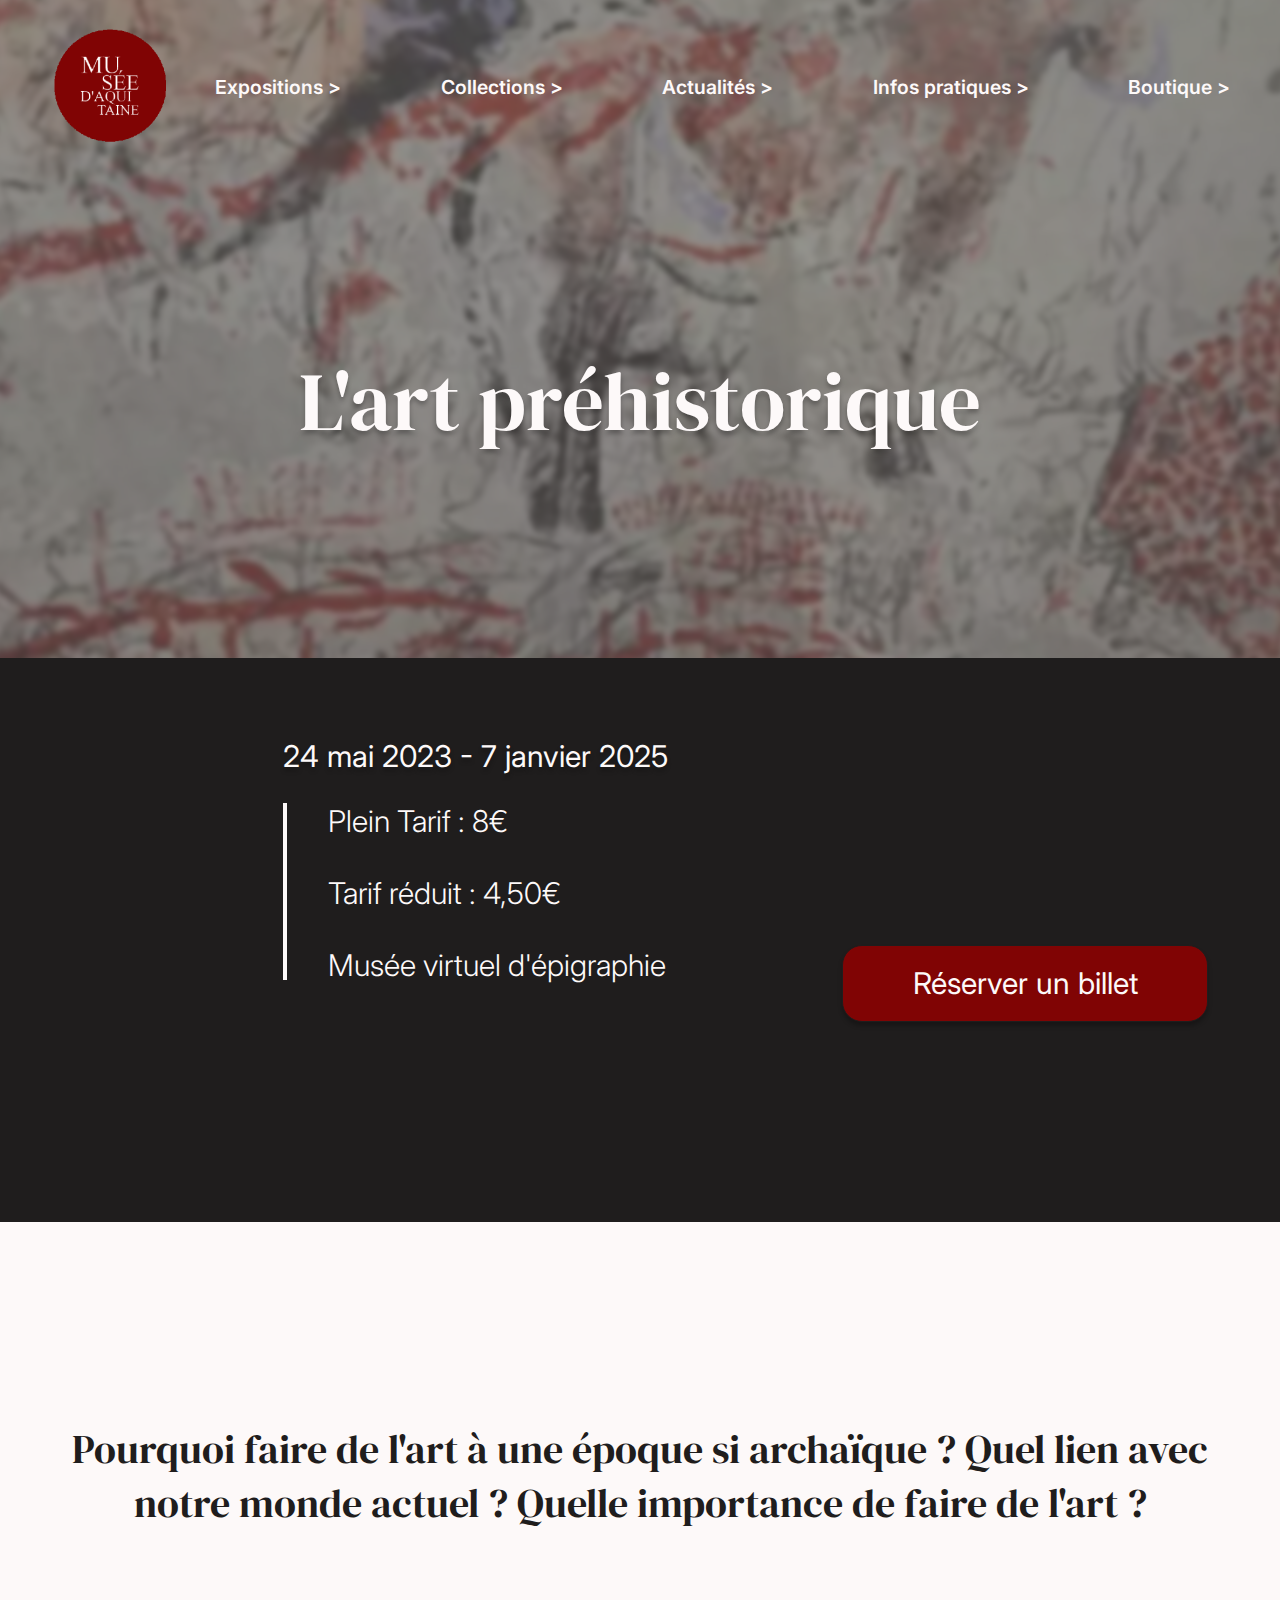
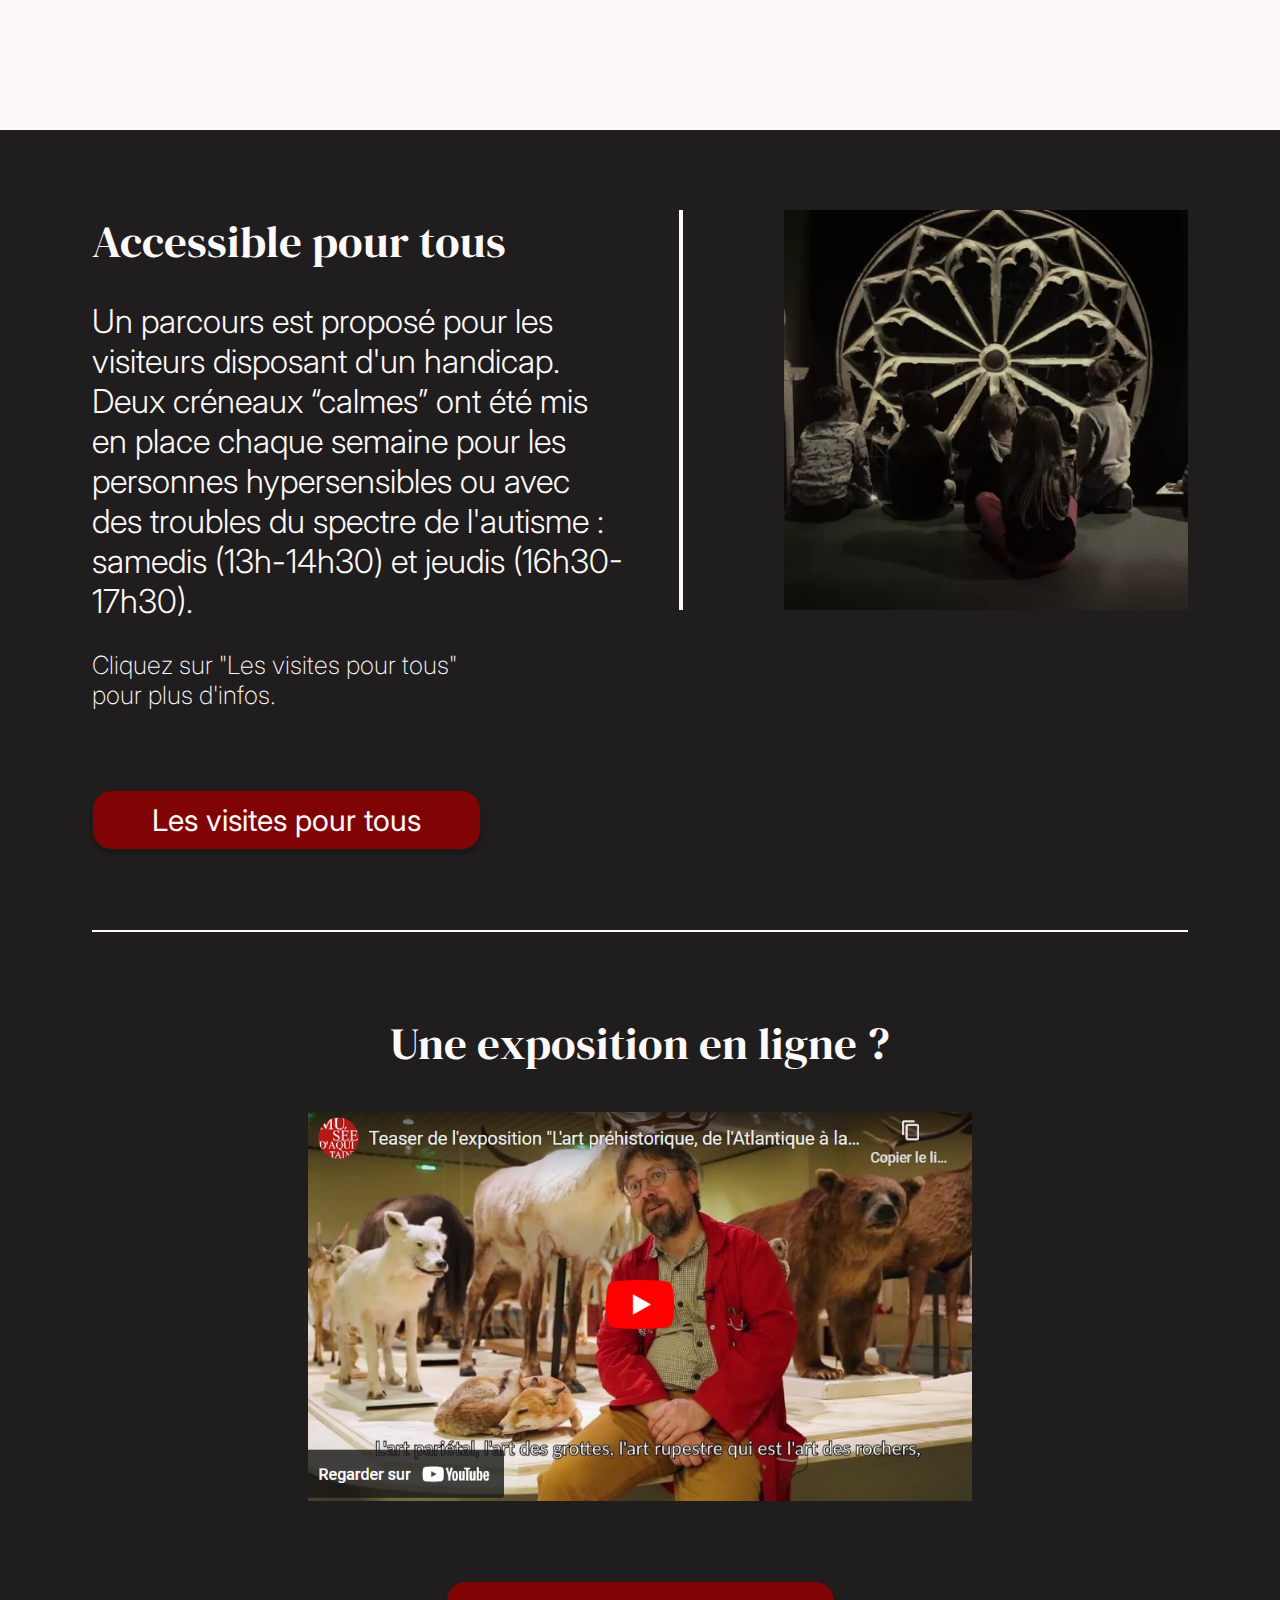
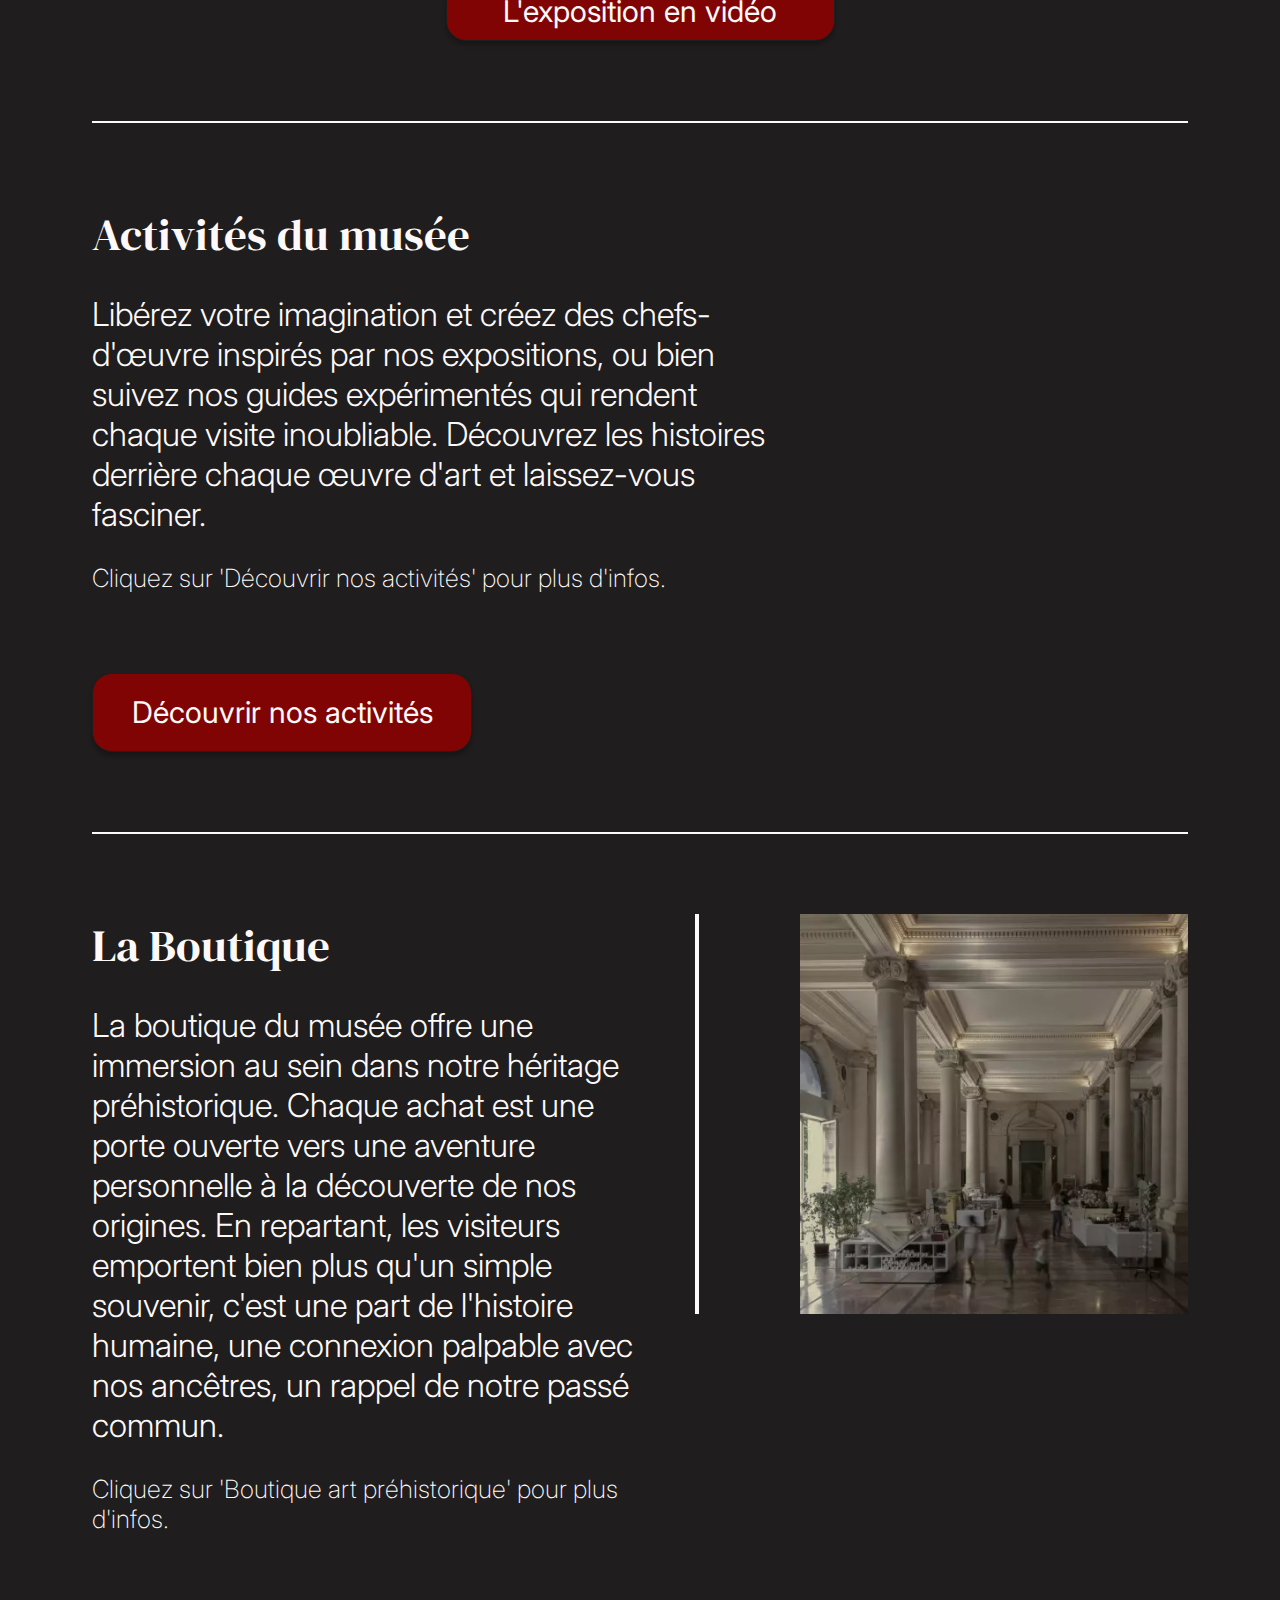
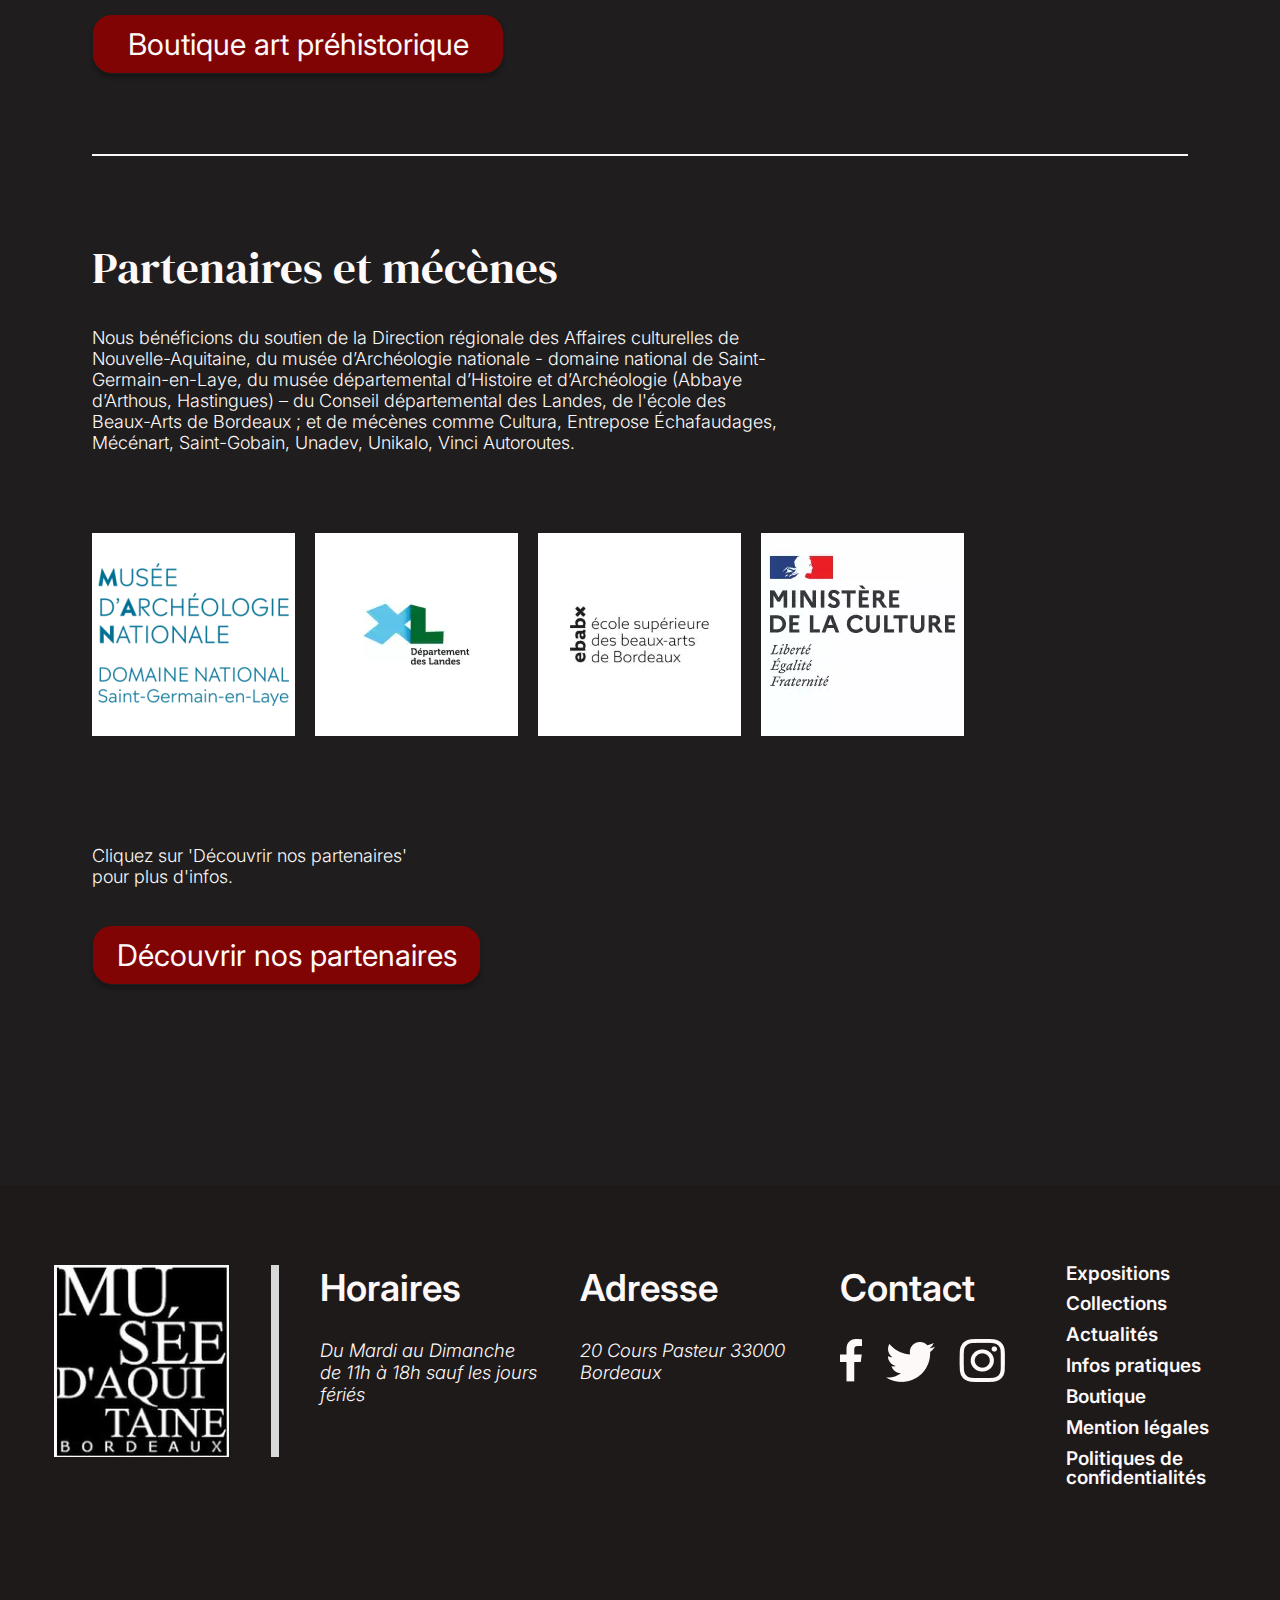
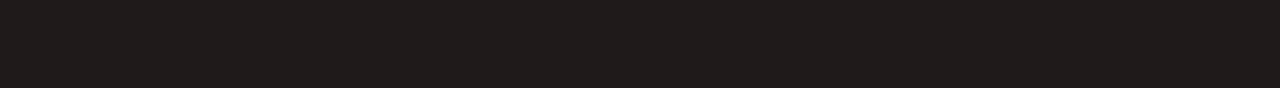
==== art-prehistorique.html @ ca0a0ff0 "BIG RESPONSIVE UPDATE, MISS FOOTER ONLY" ====
<!DOCTYPE html>
<html lang="fr">
<head>
    <meta charset="UTF-8">
    <meta name="viewport" content="width=device-width, initial-scale=1.0">
    <title>l'Art Préhistorique</title>
    <link rel="shortcut icon" href="./médias/logo-musee-aquitaine-header.webp">
    <link rel="stylesheet" href="./reset.css">
    <link rel="stylesheet" href="./art-prehistorique.css">
    <link rel="stylesheet" href="./media-queries.css">
</head>
<body> 
    <header>
        <a href="./index.html" class="logo-header">
            <img src="./médias/logo-musee-aquitaine-header.png" alt="logo musée d'Aquitaine">
        </a> 
        <nav class="navbar">
            <ul>
                <li class="link">
                    <a href="https://www.musee-aquitaine-bordeaux.fr/fr/article/bienvenue-dans-la-boutique" class="link-nav">Expositions <span>></span></a> 
                </li>
                <li class="link">
                    <a href="https://www.musee-aquitaine-bordeaux.fr/fr/histoire-du-musee-aquitaine" class="link-nav">Collections <span>></span></a>
                </li>
                <li class="link">
                    <a href="#" class="link-nav">Actualités <span>></span></a>
                </li>
                <li class="link">
                    <a href="#" class="link-nav">Infos pratiques <span>></span></a>
                </li>
                <li class="link">
                    <a href="https://www.musee-aquitaine-bordeaux.fr/fr/histoire-du-musee-aquitaine" class="link-nav" >Boutique <span>></span> </a>
                </li>
            </ul>
        </nav>
    </header>
    <main>
        <section class="hero">
            <div class="container">
                <h1>L'art préhistorique</h1>
            </div>
        </section>
        <section>
            <div class="info">
                <h2>24 mai 2023 - 7 janvier 2025</h2>
                <ul>
                    <li>
                        <p>Plein Tarif : 8€</p>
                    </li>
                    <li>
                        <p>Tarif réduit : 4,50€</p>
                    </li>
                    <li>
                        <p>Musée virtuel d'épigraphie</p>
                    </li>
                </ul>
                <a href="#"> 
                    <button>Réserver un billet</button>
                </a>
            </div>
        </section>
        <section class="quote">
            <h2>Pourquoi faire de l'art à une époque si archaïque ? Quel lien avec notre monde actuel ? Quelle importance de faire de l'art ? </h2>
        </section>


        <section class="art_prehistorique ">
            <div class="access container">
                <div class="access_info ">
                    <h2>Accessible pour tous</h2>
                    <p>Un parcours est proposé pour les visiteurs disposant d'un handicap. Deux créneaux “calmes” ont été mis en place chaque semaine pour les personnes hypersensibles ou avec des troubles du spectre de l'autisme : samedis (13h-14h30) et jeudis (16h30-17h30).</p>
                    <p class="meta">Cliquez sur "Les visites pour tous" <br> pour plus d'infos.</p>
                    <button >Les visites pour tous</button>
                </div>
                <img src="./médias/art préhistorique/img accessible page expo.webp" alt="rosace du musée d'aquitaine">
            </div>
        

            <div class="expo_online container player-iframe">
                <h2>Une exposition en ligne ?</h2>
                <img src="./médias/art préhistorique/image-vidéo-api-ytb.webp" class="imgvideo" alt="image lancement vidéo expo">
                <iframe width="560" height="315" data-src="https://www.youtube.com/embed/Ek4meLn4yL0?si=7dPKJOTauHaaseX-?autoplay=1" title="YouTube video player" frameborder="0" allow="autoplay" allowfullscreen></iframe>
                <button>L'exposition en vidéo</button>
            </div>
        

            <div class="activity container">
                <h2>Activités du musée</h2>
                <p>Libérez votre imagination et créez des chefs-d'œuvre inspirés par nos expositions, ou bien suivez nos guides expérimentés qui rendent chaque visite inoubliable. Découvrez les histoires derrière chaque œuvre d'art et laissez-vous fasciner.</p>
                <p class="meta">Cliquez sur 'Découvrir nos activités' pour plus d'infos.</p>
                <button>Découvrir nos activités</button>
            </div>
        

            <div class="shop container">
                <div class="shop_info">
                    <h2>La Boutique</h2>
                    <p>La boutique du musée offre une immersion au sein dans notre héritage préhistorique. Chaque achat est une porte ouverte vers une aventure personnelle à la découverte de nos origines. En repartant, les visiteurs emportent bien plus qu'un simple souvenir, c'est une part de l'histoire humaine, une connexion palpable avec nos ancêtres, un rappel de notre passé commun. </p>
                    <p class="meta">Cliquez sur 'Boutique art préhistorique' pour plus d'infos. </p>
                    <button >Boutique art préhistorique</button>
                </div>
                <img src="./médias/art préhistorique/image shop.webp" alt="boutique musée d'aquitaine">
            </div>
        
            <div class="partner container">
                <h2>Partenaires et mécènes</h2>
                <p>Nous bénéficions du soutien de la Direction régionale des Affaires culturelles de Nouvelle-Aquitaine, du musée d’Archéologie nationale - domaine national de Saint-Germain-en-Laye, du musée départemental d’Histoire et d’Archéologie (Abbaye d’Arthous, Hastingues) – du Conseil départemental des Landes, de l'école des Beaux-Arts de Bordeaux ; et de mécènes comme Cultura, Entrepose Échafaudages, Mécénart, Saint-Gobain, Unadev, Unikalo, Vinci Autoroutes. </p>
                <div class="partner_logo">
                    <img src="./médias/art préhistorique/logo musée archéologie nationale.webp" alt="logo du musée d'archéologie nationale">
                    <img src="./médias/art préhistorique/logo les landes.webp" alt="logo département des landes">
                    <img src="./médias/art préhistorique/logo ebabx.webp" alt="logo ebabx">
                    <img src="./médias/art préhistorique/logo ministère culture.webp" alt="logo ministère de la culture">
                </div>
                
                <p class="partner_meta">Cliquez sur 'Découvrir nos partenaires' <br> pour plus d'infos.</p>
                <button>Découvrir nos partenaires</button>
            </div>
        </section>
    </main>
    <footer>
        <a href="./index.html" class="logo-footer">
            <img src="./médias/logo musée d'aquitaine footer.webp"  alt="musée logo d'Aquitaine 2">
        </a>
        <article class="planning">
            <h3>Horaires</h3>
            <p>Du Mardi au Dimanche de 11h à 18h sauf les jours fériés</p>
        </article>
        <article class="adress">
            <h3>Adresse</h3>
            <p>20 Cours Pasteur 33000 Bordeaux</p>
        </article>
        <article class="contact">
            <h3>Contact</h3>
            <a href="https://www.facebook.com/musee.aquitaine/"><img src="./médias/facebook.png" class="logofb" alt="logo facebook"></a>
            <a href="https://twitter.com/MuseeAquitaine"><img src="./médias/Twitter.png" class="logotwitter" alt="logo twitter"></a>
            <a href="https://www.instagram.com/musee_aquitaine/"><img src="./médias/insta.png" class="logoinsta" alt="logo instagram"></a>
        </article>
        <nav>
            <a href="https://www.musee-aquitaine-bordeaux.fr/fr/article/bienvenue-dans-la-boutique">Expositions</a> 
            <a href="https://www.musee-aquitaine-bordeaux.fr/fr/histoire-du-musee-aquitaine">Collections</a> 
            <a href="#">Actualités</a> 
            <a href="#">Infos pratiques</a> 
            <a href="https://www.musee-aquitaine-bordeaux.fr/fr/histoire-du-musee-aquitaine">Boutique</a> 
            <a href="#">Mention légales</a> 
            <a href="#">Politiques de confidentialités</a>
        </nav>
    </footer>
    <script src="./scirpt.js"></script>
</body>
---- art-prehistorique.css ----
@import url('https://fonts.googleapis.com/css2?family=DM+Serif+Display&family=Inter:wght@200;300;400;600&display=swap');

/* blanc texte et fond : #FDF9F9 , fond noir : #1F1D1D, fond footer : #1F1A1A , rouge bdx : #800404*/


html{
    scroll-behavior: smooth;
}

body {
    background-color: #FDF9F9;
    color: #FDF9F9;
    font-family: 'Inter';
    overflow-x: hidden;
}
button {
    color: #FDF9F9;
    font-family: 'Inter';
    font-size: 30px;
    font-style: normal;
    font-weight: 400;
    line-height: normal;
    border-radius: 20px;
    border: 1px solid #1F1D1D;
    background: #800404;
    box-shadow: 0px 4px 4px 0px rgba(0, 0, 0, 0.25);
    cursor: pointer;
}
li {
    list-style: none;
}
a {
    color: #FDF9F9;
    text-decoration: none;
}

h2{
    font-family: DM Serif Display;
    font-size: 45px;
    font-style: normal;
    font-weight: 400;
    line-height: normal;
}

/* ************************ HEADER ************************************/

header {
    position: relative;
    margin-left: 4.2%;
    margin-top: 29px;
    display: flex;
    justify-content: space-between;
    align-items: center;
    z-index: 1;
}

.navbar {
    width: 100%;
}
.navbar ul {
    display: flex;
    justify-content: space-around;
}

.link-nav {
    color: #FDF9F9;
    font-size: calc(12px + 0.58vw);
    font-weight: 600;
    line-height: normal;
}

.link span {
    display: inline-block;
}

.link-nav:hover span {
    transform: rotate(90deg);
    transition: 0.3s ease-out;
}

/* *********************** HERO ****************************/
.hero {
    overflow: hidden;
}
.hero::before {
    position: absolute;
    display: block;
    content: "";
    top: -10px;
    left: -10px;
    width: calc(100% + 20px);
    height: calc(100% + 20px);
    z-index: -1;
    background: linear-gradient(0deg, rgba(0, 0, 0, 0.20) 0%, rgba(0, 0, 0, 0.20) 100%), url("./médias/art\ préhistorique/l\'art\ préhistorique\ bg\ header.webp"), lightgray 50%;
    filter: blur(2px);
    background-repeat: no-repeat;
    background-size: cover;
    background-position: center;
}

.container{
    max-width: 1440px;
    width: 100%;
    margin: 0 auto;
}

h1 {
    padding-top: 200px;
    padding-bottom: 200px;
    text-align: center;
    text-shadow: 0px 4px 4px rgba(0, 0, 0, 0.25);
    font-family: 'DM Serif Display', serif;
    font-size: calc(45px + 3vw);
    font-style: normal;
    font-weight: 400;
    line-height: normal;
}


/* ************************************ INFO************************************ */
.info {
    width: 100%;
    background-color: #1F1D1D;
    padding-bottom: 200px;
}

.info h2 {
    margin-left: 283px;
    text-shadow: 0px 4px 4px rgba(0, 0, 0, 0.25);
    font-family: Inter;
    font-size: 30px;
    font-style: normal;
    font-weight: 400;
    line-height: normal;
    padding-top: 80px;
    margin-bottom: 29px;
}

.info ul {
    margin-left: 283px;
    border-left: 4px solid #FDF9F9;
    height: 177px;
}
.info p {
    margin-bottom: 36px;
    padding-left: 41px;
    font-family: Inter;
    font-size: 30px;
    font-style: normal;
    font-weight: 300;
    line-height: normal;
}

.info button {
    width: 366px;
    height: 77px;
    padding: 11px 10px;
    gap: 10px;
    margin: -82px 0 0 842px;
}

/* *********************** Quote ************************************ */

.quote {
    width: 1216px;
    margin: 0 auto;
    padding: 200px 0 ;
}
.quote h2 {
    color: #1F1D1D;
    text-align: center;
    font-family: DM Serif Display;
    font-size: 40px;
    font-style: normal;
    font-weight: 400;
    line-height: normal;
}

/* **************************ART PREHISTORIQUE*************************** */

.art_prehistorique {
    background-color: #1F1D1D;
}
.art_prehistorique p {
    font-family: Inter;
    font-size: 33px;
    font-style: normal;
    font-weight: 300;
    line-height: normal;
    padding-top: 29px;
    max-width: 697px;
}

.meta {
    font-size: 25px !important;   
    font-weight: 200 !important;
    padding-bottom: 80px !important;
}

/* *********************** ACCESS ************************************ */
.access {
    max-width: 1096px ;
    padding-top: 80px;
    display: flex;
    border-bottom: 2px solid #FDF9F9;
    justify-content: space-between;
}

.access_info {
    width: 50%;
}

.access button {
    width: 389px;
    padding: 11px 10px;
    gap: 10;
    margin-bottom: 80px;
}

.access img {
    flex: 1;
    height: 400px;
    margin-left: 54px;
    padding-left: 101px;
    border-left: 4px solid #FDF9F9;
}


/* ***********************EXPO ONLINE********************* */
.expo_online {
    max-width: 1096px ;
    display: flex;
    align-items: center;
    flex-direction: column;
    border-bottom: 2px solid #FDF9F9;
}
.expo_online h2 {
    margin-top: 80px;
    margin-bottom: 38px;
    display: inline-block;
}
.expo_online img {
    width: 664px;
    height: 389px;
    margin-bottom: 80px;
    background: #241010;
}
.expo_online iframe {
    display: none;
    width: 664px;
    height: 389px;
    margin-bottom: 80px;
    background: #241010;
}

.expo_online button {
    width: 389px;
    height: 60px;
    padding: 11px 10px;
    margin-bottom: 80px;
    gap: 10px;
}

/* *****************ACTIVITY********************* */

.activity {
    max-width: 1096px ;
    padding-top: 80px;
    border-bottom: 2px solid #FDF9F9;
}

.activity button {
    padding: 11px 10px;
    gap: 10;
    margin-bottom: 80px;
    width: 380px;
    height: 79px;
}


/* ******************SHOP********************** */

.shop {
    max-width: 1096px ;
    padding-top: 80px;
    display: flex;
    border-bottom: 2px solid #FDF9F9;
    justify-content: space-between;
}

.shop button {
    width: 412px;
    height: 60px;
    padding: 11px 10px;
    gap: 10px;
    margin-bottom: 80px;
}

.shop img {
    flex: 1;
    height: 400px;
    margin-left: 54px;
    padding-left: 101px;
    border-left: 4px solid #FDF9F9;
}

/* ******************PARTNER********************** */

.partner {
    max-width: 1096px ;
    padding-top: 80px;
}

.partner p {
    font-family: Inter;
    font-size: 18px;
    font-style: normal;
    font-weight: 300;
    line-height: normal;
}

.partner_logo {
    display: flex;
    gap: 20px;
    margin: 80px 0 ;
}

.partner_meta {
    padding-bottom: 38px;
}   
.partner button {
    width: 389px;
    height: 60px;
    padding: 11px 10px;
    margin-bottom: 200px;
    gap: 10px;
}


/* *******************************************FOOTER************************************* */
footer {
    display: flex;
    background-color: #1F1A1A;
    color: #FDF9F9;
    padding-top: 80px;
    padding-bottom: 200px;
    justify-content: space-between;
    font-family: 'Inter', sans-serif;
}

.logo-footer {
    margin-left: 4.2%;
    max-height: 192px;
    border-right: 8px solid #D9D9D9;
    padding-right: 3.33%;
}

footer h3{   
    font-size: calc(14px + 1.8vw);
    font-style: normal;
    font-weight: 600;
    line-height: normal;
}

footer p {
    max-width: 219px;
    margin-top: 29px;
    font-size: calc(9.5px + 0.7vw);
    font-style: italic;
    font-weight: 300;
    line-height: normal;
}

.contact img {
    margin-top: 29px;
    margin-right: 20px;
}

.logo-fb {
    max-width: 22px;
    height: 42.3px;
}

.logo-twitter{
    max-width: 49px;
    height: 39.9px;
}

.logo-insta{
    width: 45.2px;
    height: 43px;
}

footer a {
    color: #FDF9F9;
}

footer nav {
    display: flex;
    flex-direction: column;
    margin-right: 4.2%;
    row-gap: 12px;
    font-size: calc(10px + 0.7vw);
    font-weight: 600;
    max-width: 160px;
}
---- media-queries.css ----
/* *************************************MEDIA QUERIES********************************************* */

@media screen and (min-width: 1700px) {
    button {
        font-size: 32px;
    }
    h1 {
        font-size: 98px ;
    }
    .exposition h2 {
        font-size: 78px ;
    }
    .exposition a {
        font-size: 38px;
    }
    .collection h2 {
        font-size: 78px ;
    }
    .head-collection {
        font-size: 38px;
    }
    .meta {
        font-size:24px ;
    }
    footer h3 {
        font-size: 44.5px;
    }
    footer p {
        font-size: 22px;
    }
    footer nav {
        font-size: 22px;
    }
}

@media screen and (max-width: 995px) {
    .button-expo {
        height: 65px;
        width: 400px;
    }
    footer{
        padding: 80px 4.2% 80px;
        display: grid;
        grid-template-columns: 30% 30% 30%;
        grid-template-rows: 1fr 1fr;
        grid-template-areas: 
        "lo ho ad"
        "vi co na"; 
    }
    .logo-footer{
        grid-area: lo;
        transform: translateY(50%);
    }
    .planning {
        transform: translateY(25%);
        grid-area: ho;
    }
    .adress {
        transform: translateY(25%);
        grid-area: ad;
    }
    .contact{
        grid-area: co;

    }
    footer p{
        max-width: unset;
    }
    footer nav{
        grid-area: na;
    }
    .contact img {
        width: 17%;
        height: 17%;
    }
}

@media screen and (max-width: 860px) {
    header {
        flex-direction: column-reverse;
        height: 243px;
        align-items: start;
        margin: 29px auto 0;
        width: 96%;
    }
    .navbar ul {
        text-decoration: underline #FDF9F9;
        flex-wrap: wrap;
        column-gap: 16px;
        row-gap: 16px;
    }
    .navbar span {
        display: none;
    }
    h1 {
        line-height: normal;
        padding-top: 29px;
    }
    .button-expo {
        width: 380px;
    }
}
@media screen and (max-width: 700px) {
    .exposition {
        width: 100%;
        margin: 0 auto 80px;
    }
    .exposition h2 {
        padding-bottom: 80px;
        margin-bottom: 0;
    }

    .exposition img {
        display: none;
    }
    .list-expo {
        width: 100%;
    }
    .list-expo ul{
        width: 100%;
    }
    .exposition p {
        margin-left: 5%;
    }
    .button-expo {
        background-color: #1F1A1A;
        width: 100vw;
        text-align: center;
        padding: 40px 0;
        margin: 0;
    }
    .exposition button {
        width: 80%;
    }
    .collections1, .collections2 {
        width: 100%;
        flex-direction: column;
        row-gap: 80px;
    }
    .collection article {
        width: 100%;
        height: 552px;
    }
    .collection article a {
        align-items: center;
        row-gap: 29px;
    }
    .info-collection {
        font-weight: 400;
        border: unset;
        height: 28%;
        flex-direction: column;
        width: 100vw;
    }
    .head-collection {
        width: 100%;
        font-family: 'Dm Serif Display';
        margin-left: -29px;
        justify-content: space-around;
    }
    .meta {
        font-size: 18px;
    }
    .collection img {
        width: 100vw;
        height: unset;
        scale: unset;
    }
    .button-collec {
        width: 55vw;
        height: 72px;
    }
}

@media screen and (max-width: 600px){
    .hero {
        margin-bottom: 120px;
    }
    .hero a {
        width: 280px;
    }
}
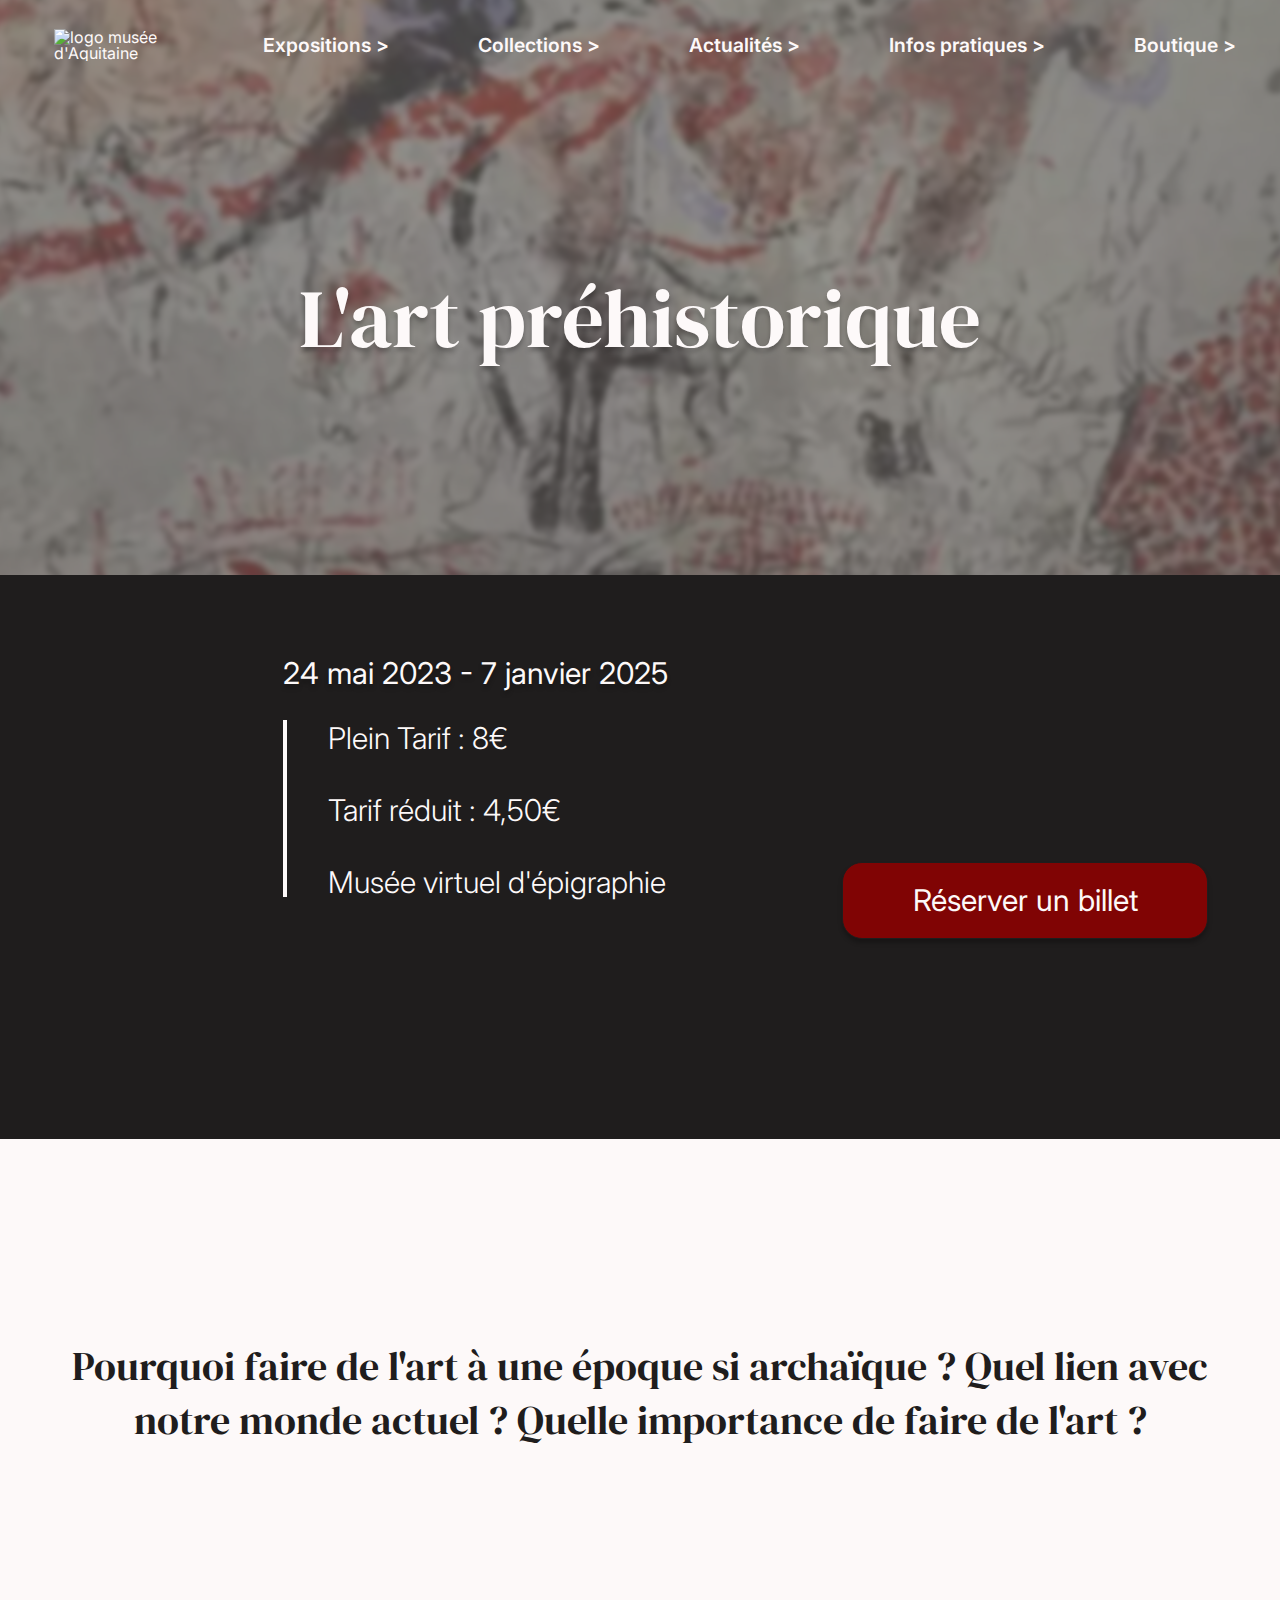
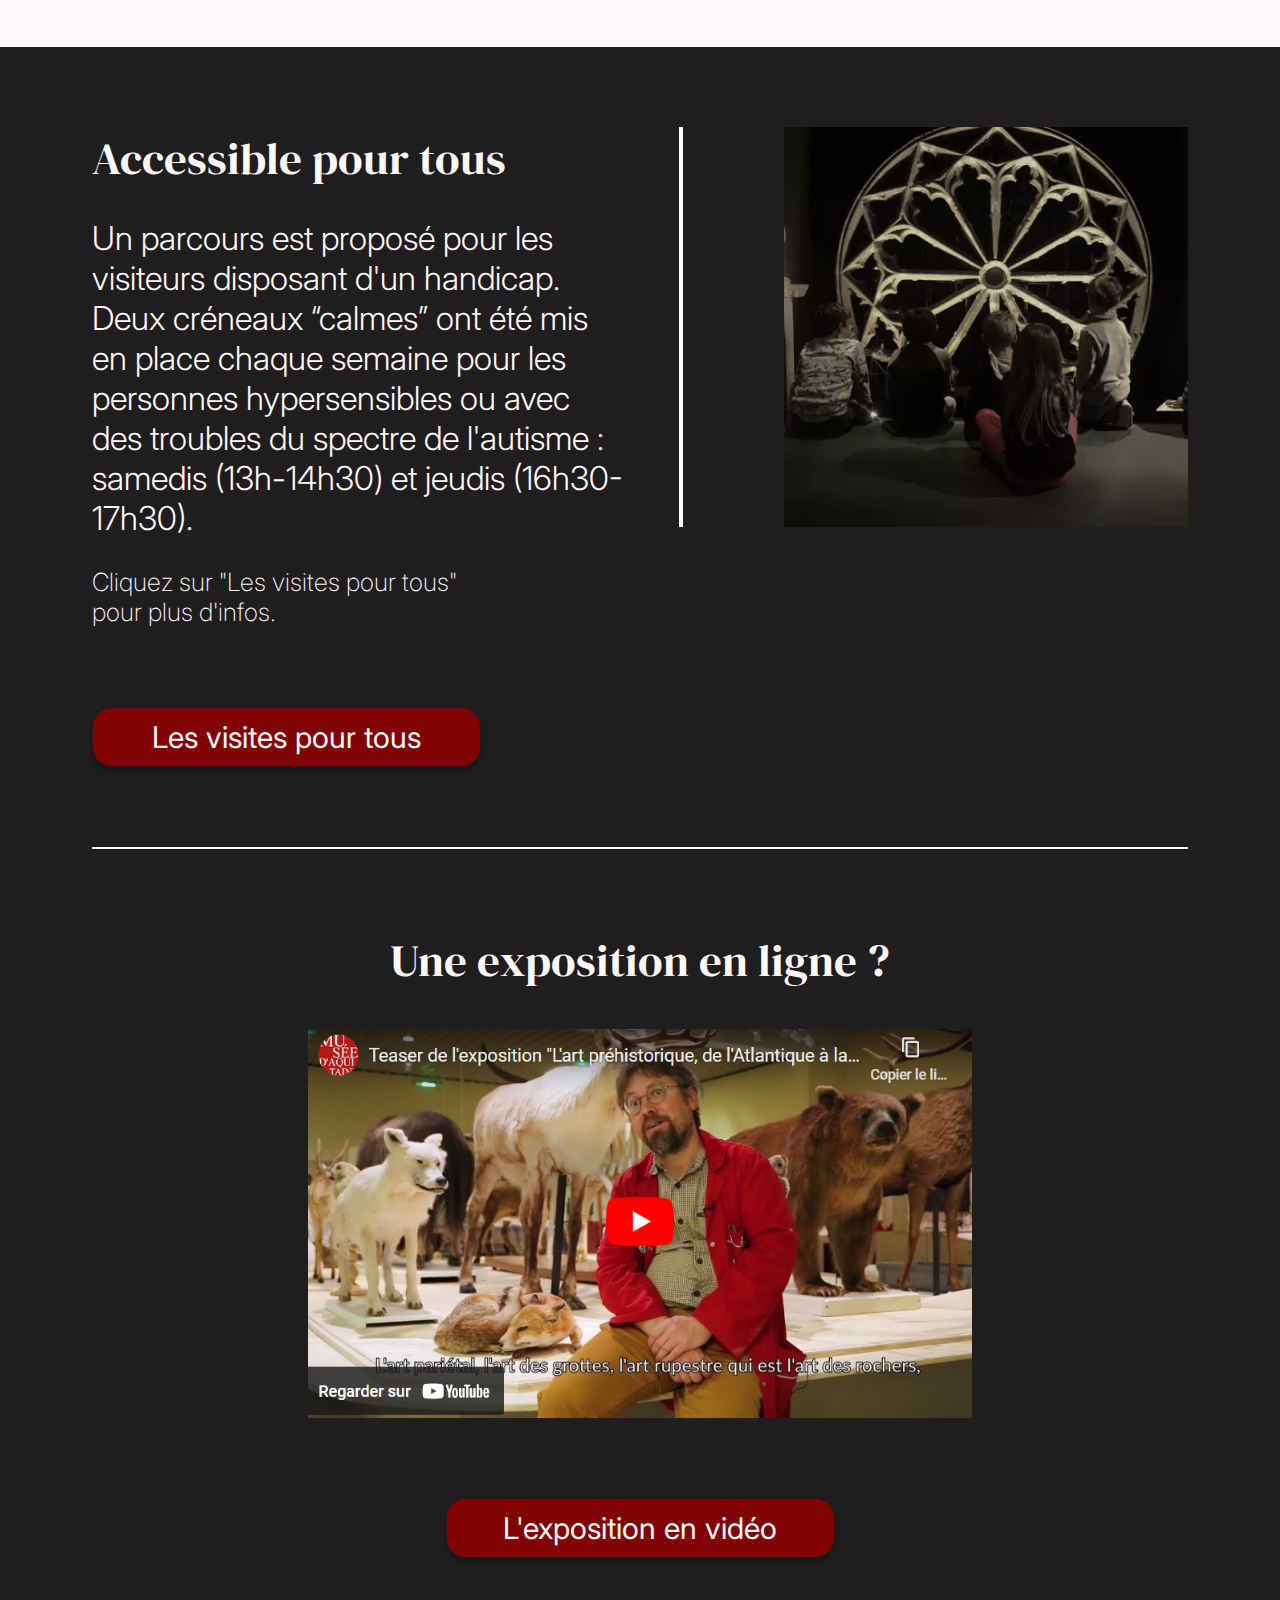
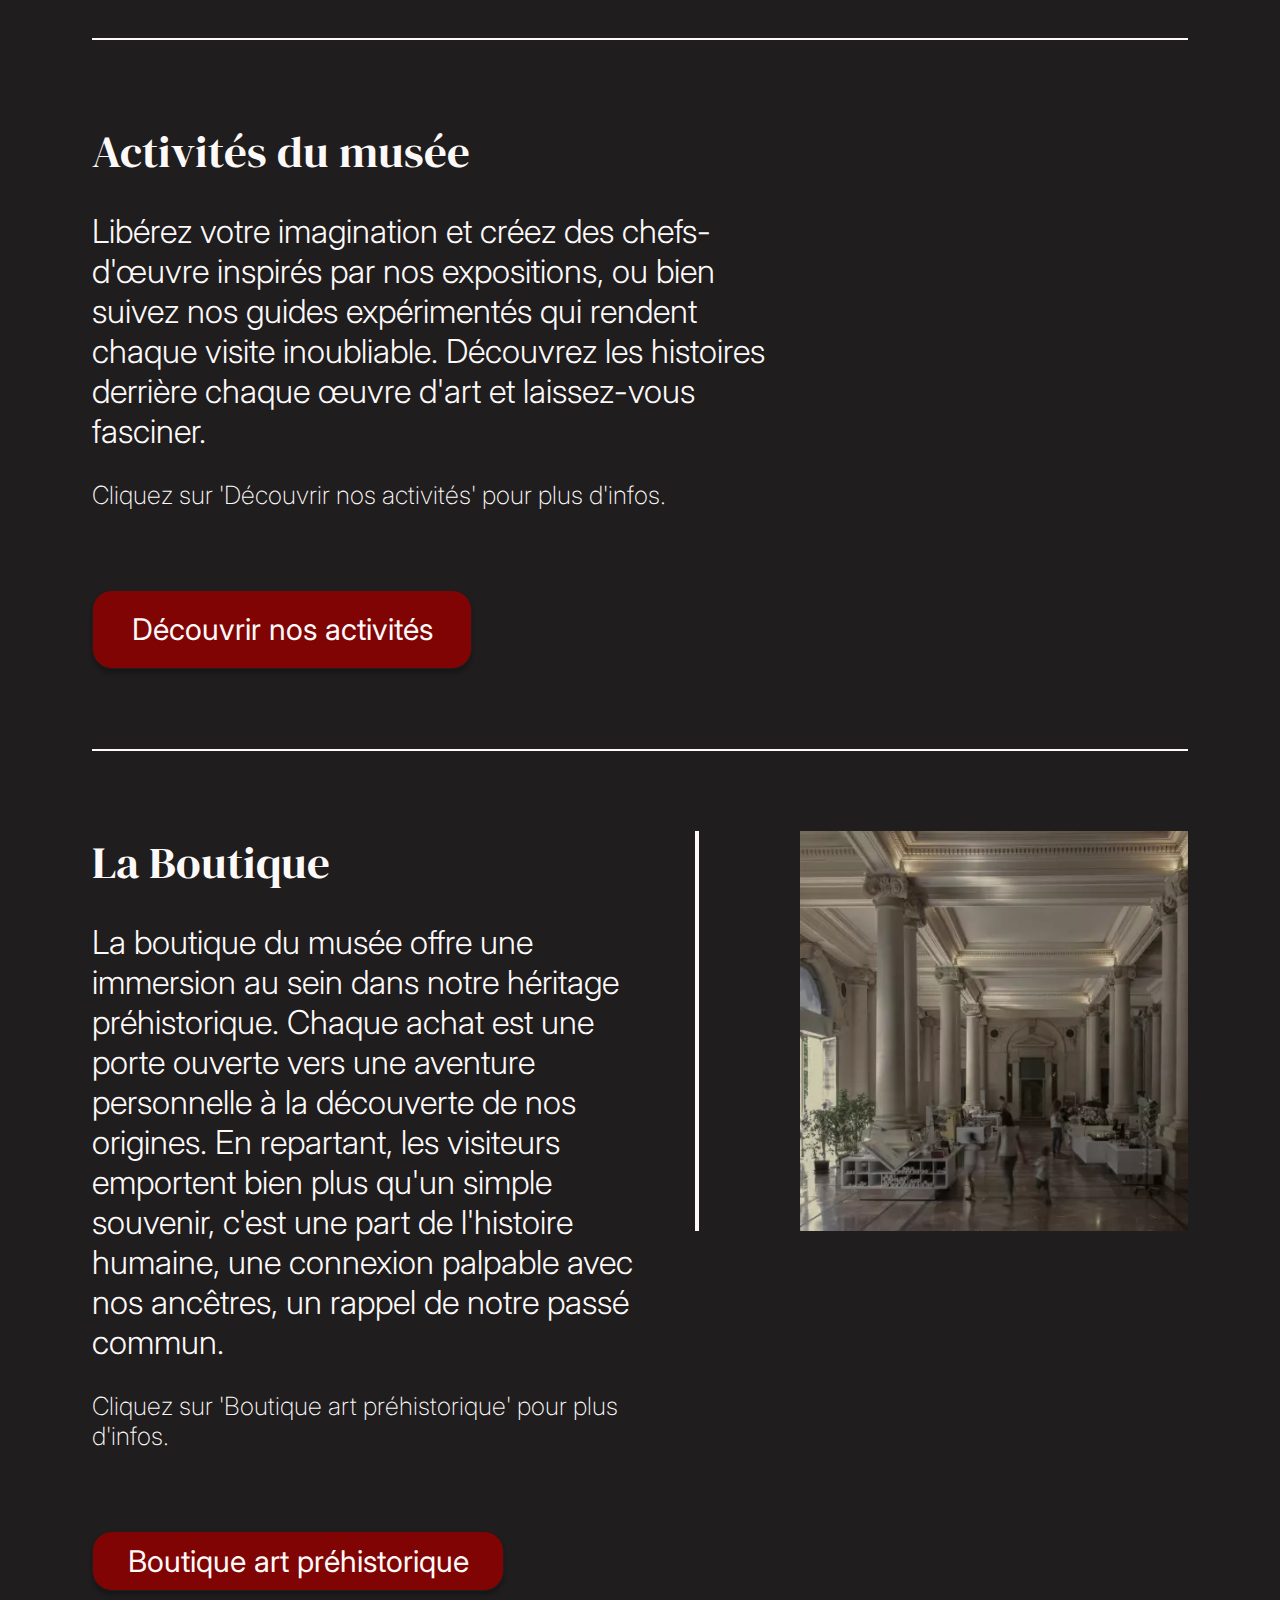
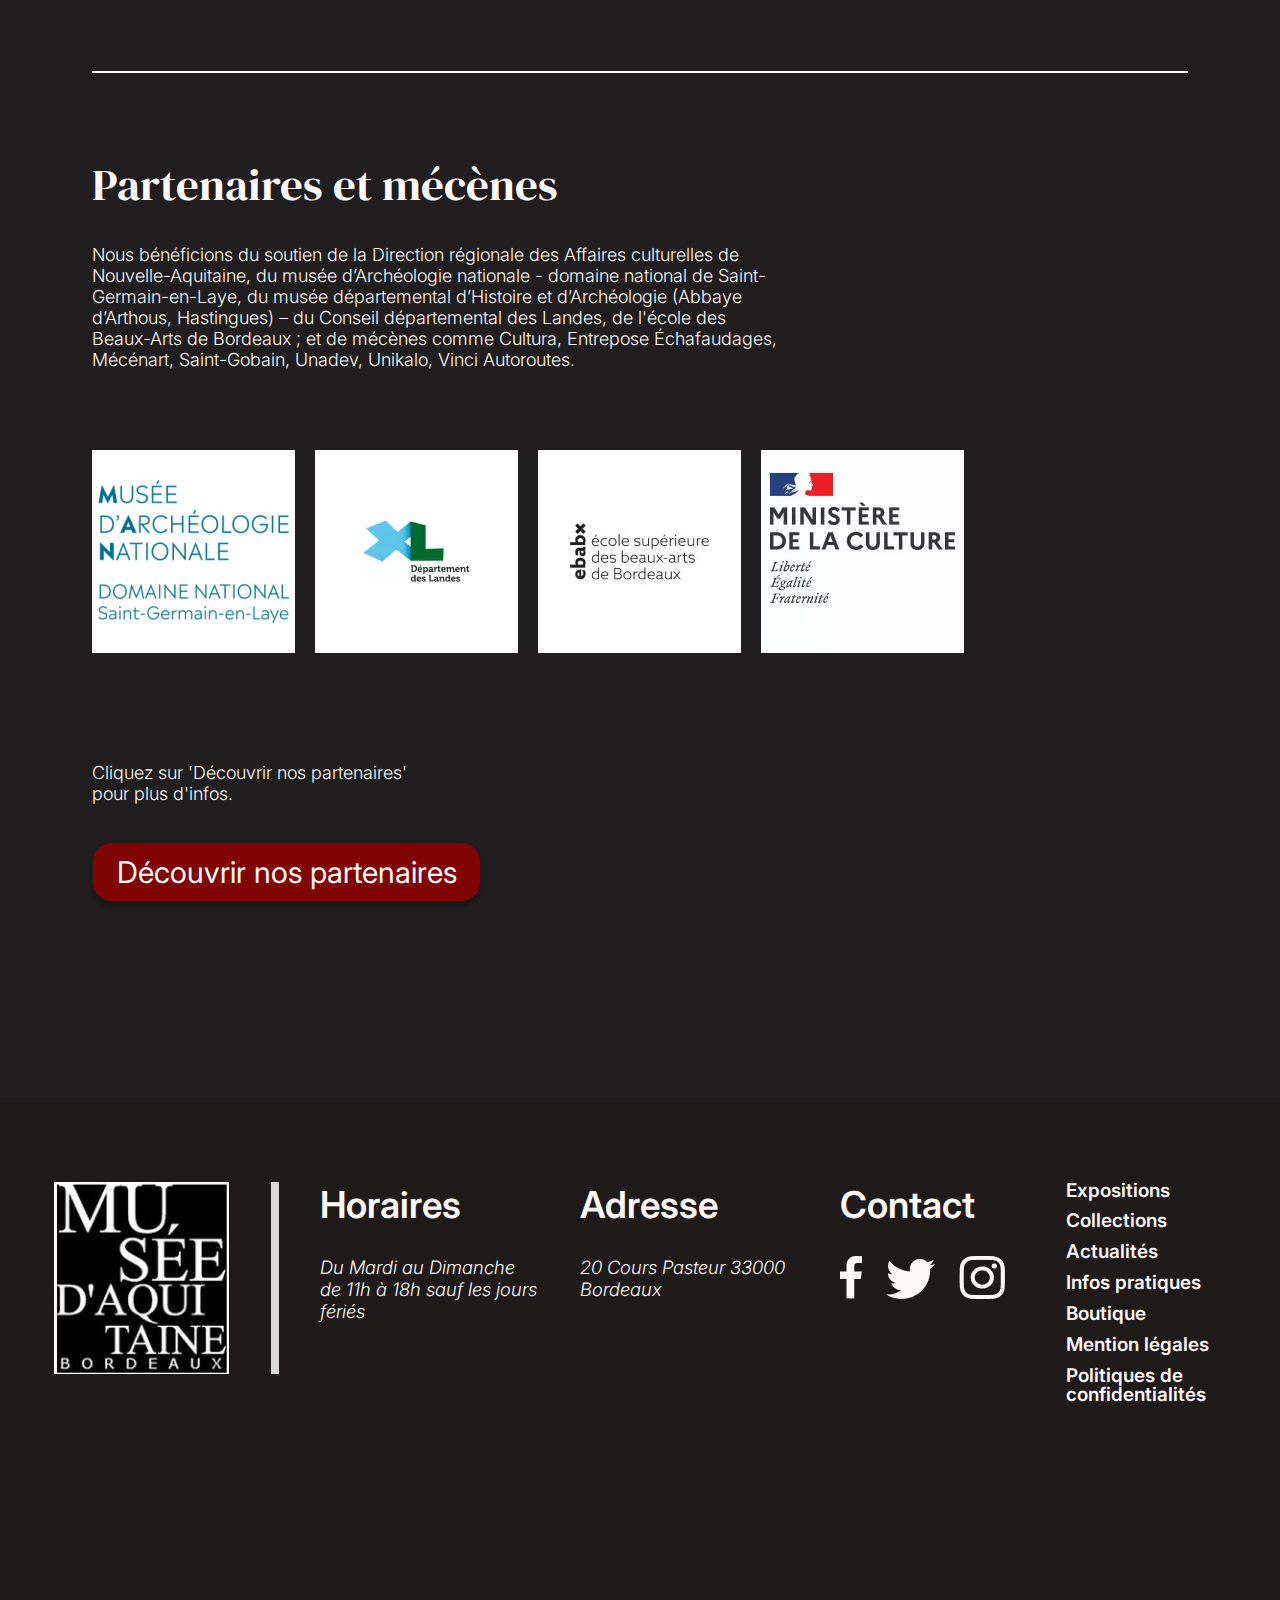
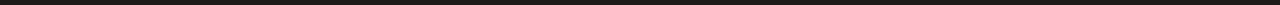
==== commit 007b3832: "RESPONSIVE IMG SRC" ====
--- a/art-prehistorique.html
+++ b/art-prehistorique.html
@@ -145,5 +145,5 @@
             <a href="#">Politiques de confidentialités</a>
         </nav>
     </footer>
-    <script src="./scirpt.js"></script>
+    <script src="./assets/js/art-prehistorique.js"></script>
 </body>--- a/media-queries.css
+++ b/media-queries.css
@@ -1,182 +1,290 @@
 /* *************************************MEDIA QUERIES********************************************* */
 
-@media screen and (min-width: 1700px) {
-    button {
-        font-size: 32px;
-    }
-    h1 {
-        font-size: 98px ;
-    }
-    .exposition h2 {
-        font-size: 78px ;
-    }
-    .exposition a {
-        font-size: 38px;
-    }
-    .collection h2 {
-        font-size: 78px ;
-    }
-    .head-collection {
-        font-size: 38px;
-    }
-    .meta {
-        font-size:24px ;
-    }
-    footer h3 {
-        font-size: 44.5px;
-    }
-    footer p {
-        font-size: 22px;
-    }
-    footer nav {
-        font-size: 22px;
-    }
+@media screen and (min-width: 1800px) {
+  button {
+    font-size: 32px;
+  }
+  h1 {
+    font-size: 98px;
+  }
+  .exposition h2 {
+    font-size: 78px;
+  }
+  .exposition a {
+    font-size: 38px;
+  }
+  .collection h2 {
+    font-size: 78px;
+  }
+  .head-collection {
+    font-size: 38px;
+  }
+  .meta {
+    font-size: 24px;
+  }
+  footer h3 {
+    font-size: 44.5px;
+  }
+  footer p {
+    font-size: 22px;
+  }
+  footer nav {
+    font-size: 22px;
+  }
+}
+
+@media screen and (max-width: 1200px) {
+  footer article {
+    max-width: 220px;
+  }
 }
 
 @media screen and (max-width: 995px) {
-    .button-expo {
-        height: 65px;
-        width: 400px;
-    }
-    footer{
-        padding: 80px 4.2% 80px;
-        display: grid;
-        grid-template-columns: 30% 30% 30%;
-        grid-template-rows: 1fr 1fr;
-        grid-template-areas: 
-        "lo ho ad"
-        "vi co na"; 
-    }
-    .logo-footer{
-        grid-area: lo;
-        transform: translateY(50%);
-    }
-    .planning {
-        transform: translateY(25%);
-        grid-area: ho;
-    }
-    .adress {
-        transform: translateY(25%);
-        grid-area: ad;
-    }
-    .contact{
-        grid-area: co;
-
-    }
-    footer p{
-        max-width: unset;
-    }
-    footer nav{
-        grid-area: na;
-    }
-    .contact img {
-        width: 17%;
-        height: 17%;
-    }
+  .button-expo {
+    height: 65px;
+    width: 400px;
+  }
+  footer {
+    column-gap: unset;
+    padding: 80px 2.1% 80px;
+    display: grid;
+    grid-template-columns: 30% 1fr 1fr;
+    grid-template-rows: 1fr 1fr;
+    grid-template-areas:
+      "lo ho ad"
+      "vi co na";
+  }
+
+  .logo-footer {
+    grid-area: lo;
+    transform: translateY(50%);
+    height: 156px;
+    width: 142px;
+    padding-right: 14px;
+    border-right: 4px solid #d9d9d9;
+  }
+
+  .logo-footer img {
+    width: 142px;
+    height: 156px;
+  }
+  footer article {
+    max-width: 180px;
+  }
+  .planning {
+    transform: translateY(25%);
+    grid-area: ho;
+  }
+  .adress {
+    transform: translateY(25%);
+    grid-area: ad;
+  }
+  .contact {
+    grid-area: co;
+  }
+
+  footer nav {
+    grid-area: na;
+  }
+  .contact a {
+    scale: 0.8;
+  }
 }
 
 @media screen and (max-width: 860px) {
-    header {
-        flex-direction: column-reverse;
-        height: 243px;
-        align-items: start;
-        margin: 29px auto 0;
-        width: 96%;
-    }
-    .navbar ul {
-        text-decoration: underline #FDF9F9;
-        flex-wrap: wrap;
-        column-gap: 16px;
-        row-gap: 16px;
-    }
-    .navbar span {
-        display: none;
-    }
-    h1 {
-        line-height: normal;
-        padding-top: 29px;
-    }
-    .button-expo {
-        width: 380px;
-    }
+  header {
+    flex-direction: column-reverse;
+    height: 243px;
+    align-items: start;
+    margin: 29px auto 0;
+    width: 96%;
+  }
+  .navbar ul {
+    text-decoration: underline #fdf9f9;
+    flex-wrap: wrap;
+    column-gap: 16px;
+    row-gap: 16px;
+  }
+  .navbar span {
+    display: none;
+  }
+  h1 {
+    line-height: normal;
+    padding-top: 29px;
+  }
+  .button-expo {
+    width: 380px;
+  }
 }
 @media screen and (max-width: 700px) {
-    .exposition {
-        width: 100%;
-        margin: 0 auto 80px;
-    }
-    .exposition h2 {
-        padding-bottom: 80px;
-        margin-bottom: 0;
-    }
-
-    .exposition img {
-        display: none;
-    }
-    .list-expo {
-        width: 100%;
-    }
-    .list-expo ul{
-        width: 100%;
-    }
-    .exposition p {
-        margin-left: 5%;
-    }
-    .button-expo {
-        background-color: #1F1A1A;
-        width: 100vw;
-        text-align: center;
-        padding: 40px 0;
-        margin: 0;
-    }
-    .exposition button {
-        width: 80%;
-    }
-    .collections1, .collections2 {
-        width: 100%;
-        flex-direction: column;
-        row-gap: 80px;
-    }
-    .collection article {
-        width: 100%;
-        height: 552px;
-    }
-    .collection article a {
-        align-items: center;
-        row-gap: 29px;
-    }
-    .info-collection {
-        font-weight: 400;
-        border: unset;
-        height: 28%;
-        flex-direction: column;
-        width: 100vw;
-    }
-    .head-collection {
-        width: 100%;
-        font-family: 'Dm Serif Display';
-        margin-left: -29px;
-        justify-content: space-around;
-    }
-    .meta {
-        font-size: 18px;
-    }
-    .collection img {
-        width: 100vw;
-        height: unset;
-        scale: unset;
-    }
-    .button-collec {
-        width: 55vw;
-        height: 72px;
-    }
-}
-
-@media screen and (max-width: 600px){
-    .hero {
-        margin-bottom: 120px;
-    }
-    .hero a {
-        width: 280px;
-    }
-}+  .exposition {
+    width: 100%;
+    margin: 0 auto 80px;
+  }
+
+  .exposition h2 {
+    padding-bottom: 80px;
+    margin-bottom: 0;
+  }
+
+  .img-expo {
+    display: none;
+  }
+
+  .list-expo {
+    width: 100%;
+  }
+
+  .list-expo ul {
+    width: 100%;
+  }
+
+  .exposition p {
+    margin-left: 5%;
+  }
+
+  .button-expo {
+    background-color: #1f1a1a;
+    width: 100%;
+    text-align: center;
+    padding: 40px 0;
+    margin: 0;
+  }
+
+  .exposition button {
+    width: 80%;
+  }
+
+  .collections1,
+  .collections2 {
+    width: 100%;
+    flex-direction: column;
+    row-gap: 80px;
+  }
+
+  .collection article {
+    width: 100%;
+    height: 552px;
+  }
+
+  .collection article a {
+    align-items: center;
+    row-gap: 29px;
+  }
+
+  .info-collection {
+    font-weight: 400;
+    border: unset;
+    height: 28%;
+    flex-direction: column;
+    width: 100vw;
+  }
+
+  .head-collection {
+    width: 96%;
+    font-family: "Dm Serif Display";
+    margin-left: -29px;
+    justify-content: space-evenly;
+  }
+
+  .meta {
+    font-size: 18px;
+  }
+
+  .collection img {
+    width: 100%;
+    scale: unset;
+  }
+
+  .button-collec {
+    width: 55vw;
+    height: 72px;
+  }
+}
+
+@media screen and (max-width: 600px) {
+  .hero {
+    margin-bottom: 120px;
+  }
+  .hero a {
+    width: 220px;
+    height: 48px;
+  }
+
+  .button-expo {
+    height: 54px;
+  }
+
+  .collection article {
+    height: 440px;
+  }
+
+  .info-collection {
+    height: 38%;
+  }
+
+  .button-collec {
+    width: 72vw;
+    height: 56px;
+  }
+
+  footer {
+    padding: 29px 2.1%;
+    grid-template-columns: 28% 0.9fr 0.9fr;
+  }
+
+  .logo-footer {
+    width: 82px;
+    height: 90px;
+    border-right: 2px solid #d9d9d9;
+    transform: translateY(120%);
+  }
+
+  .logo-footer img {
+    width: 82px;
+    height: 90px;
+  }
+
+  footer article {
+    max-height: 160px;
+    max-width: 160px;
+  }
+
+  footer p {
+    margin-top: 14px;
+  }
+  .contact {
+    min-width: 155px;
+  }
+  .contact a {
+    scale: 0.6;
+    margin-right: 8px;
+    margin-top: 14px;
+  }
+}
+
+@media screen and (max-width: 425px) {
+  .head-collection {
+    margin-left: 8px;
+  }
+  .logo-footer {
+    width: 68px;
+    height: 75px;
+    transform: translateY(140%);
+  }
+
+  .logo-footer img {
+    width: 68px;
+    height: 75px;
+  }
+
+  footer article,
+  footer nav {
+    max-width: 122px;
+    margin-left: 14px;
+  }
+
+  .contact {
+    min-width: unset;
+  }
+}
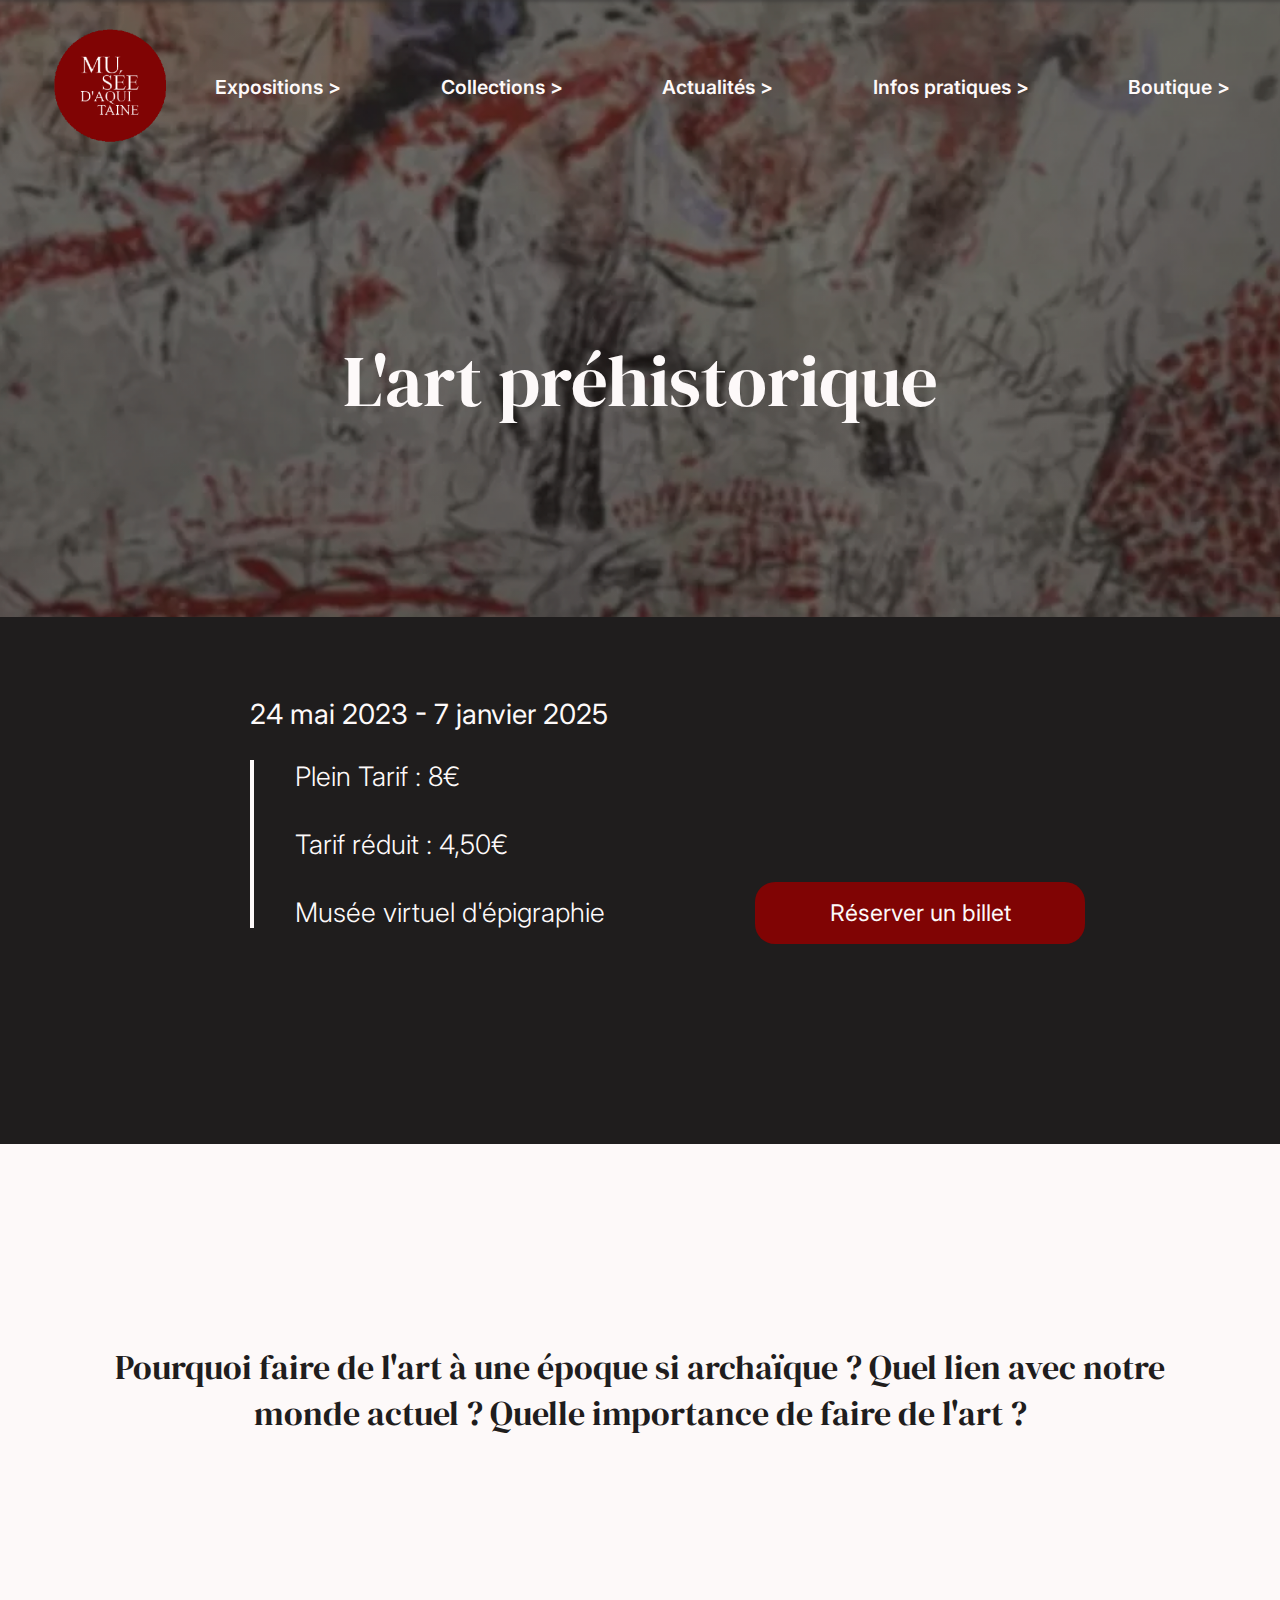
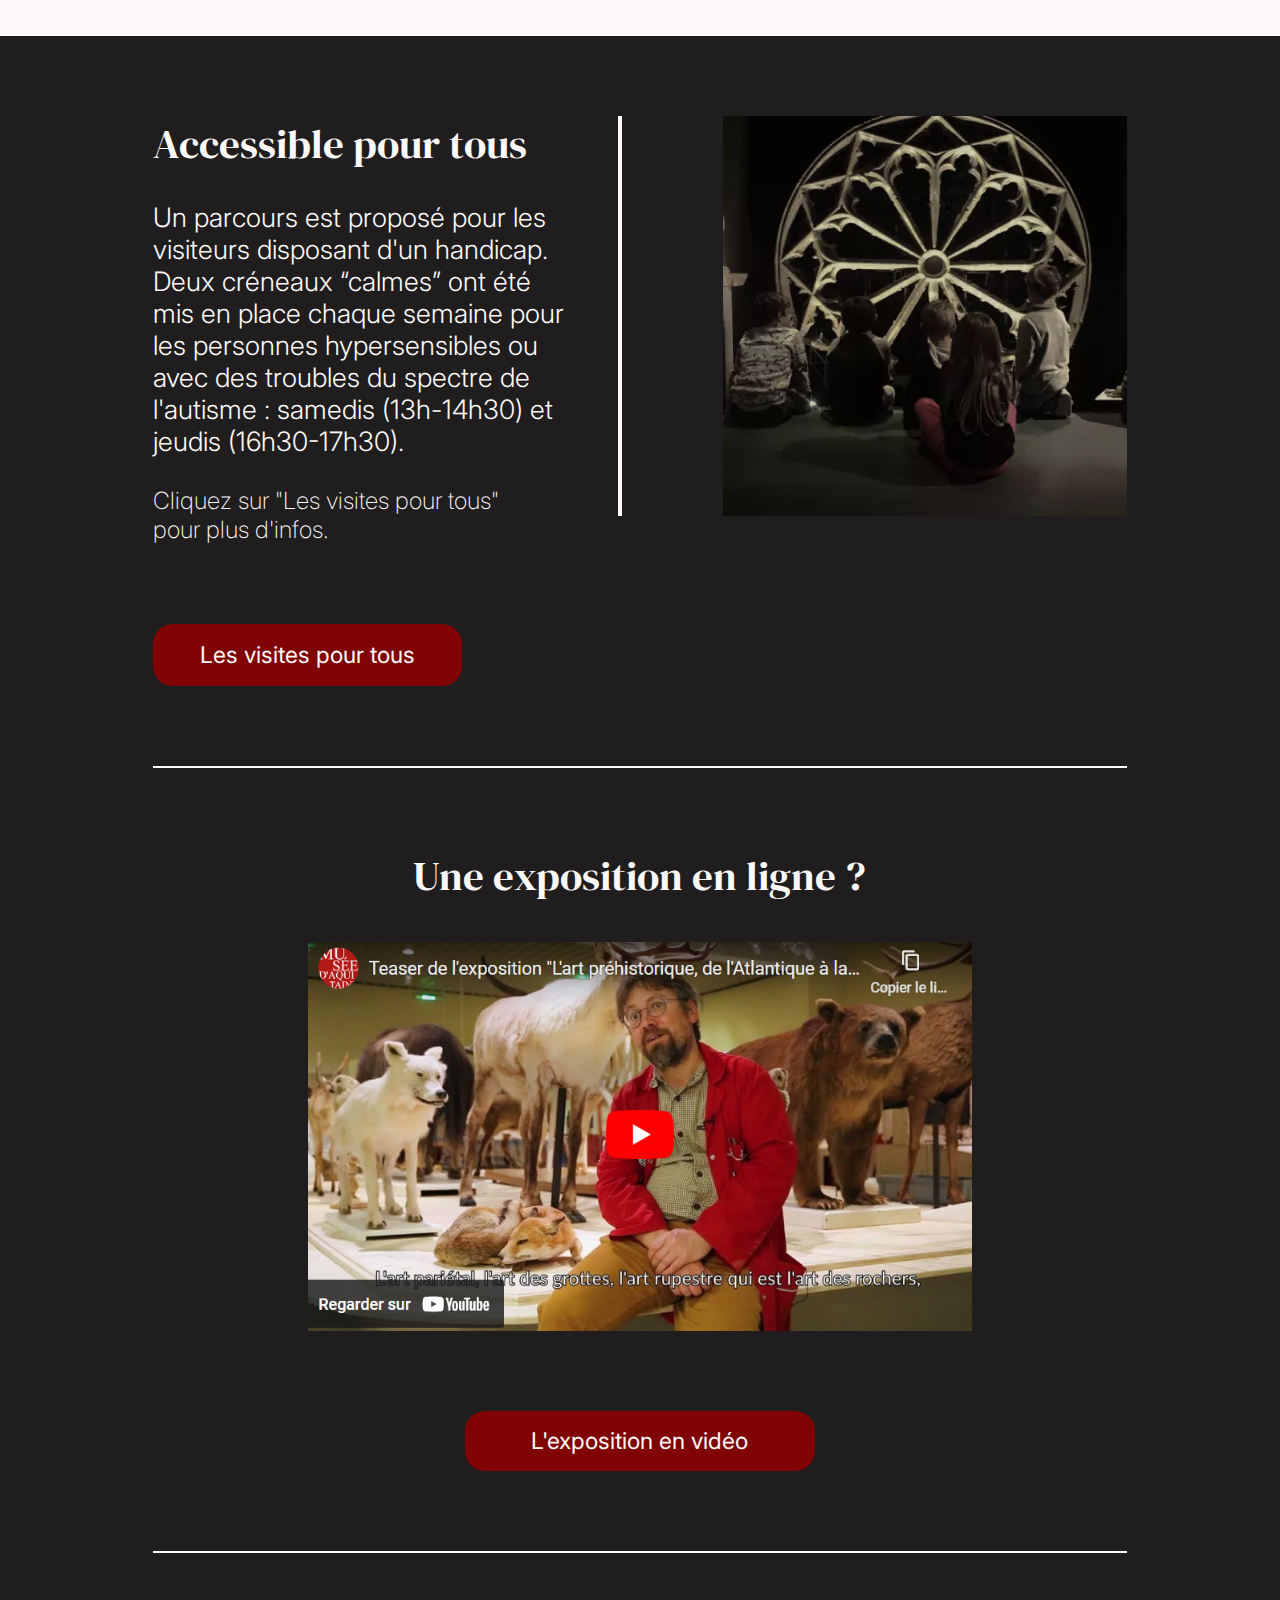
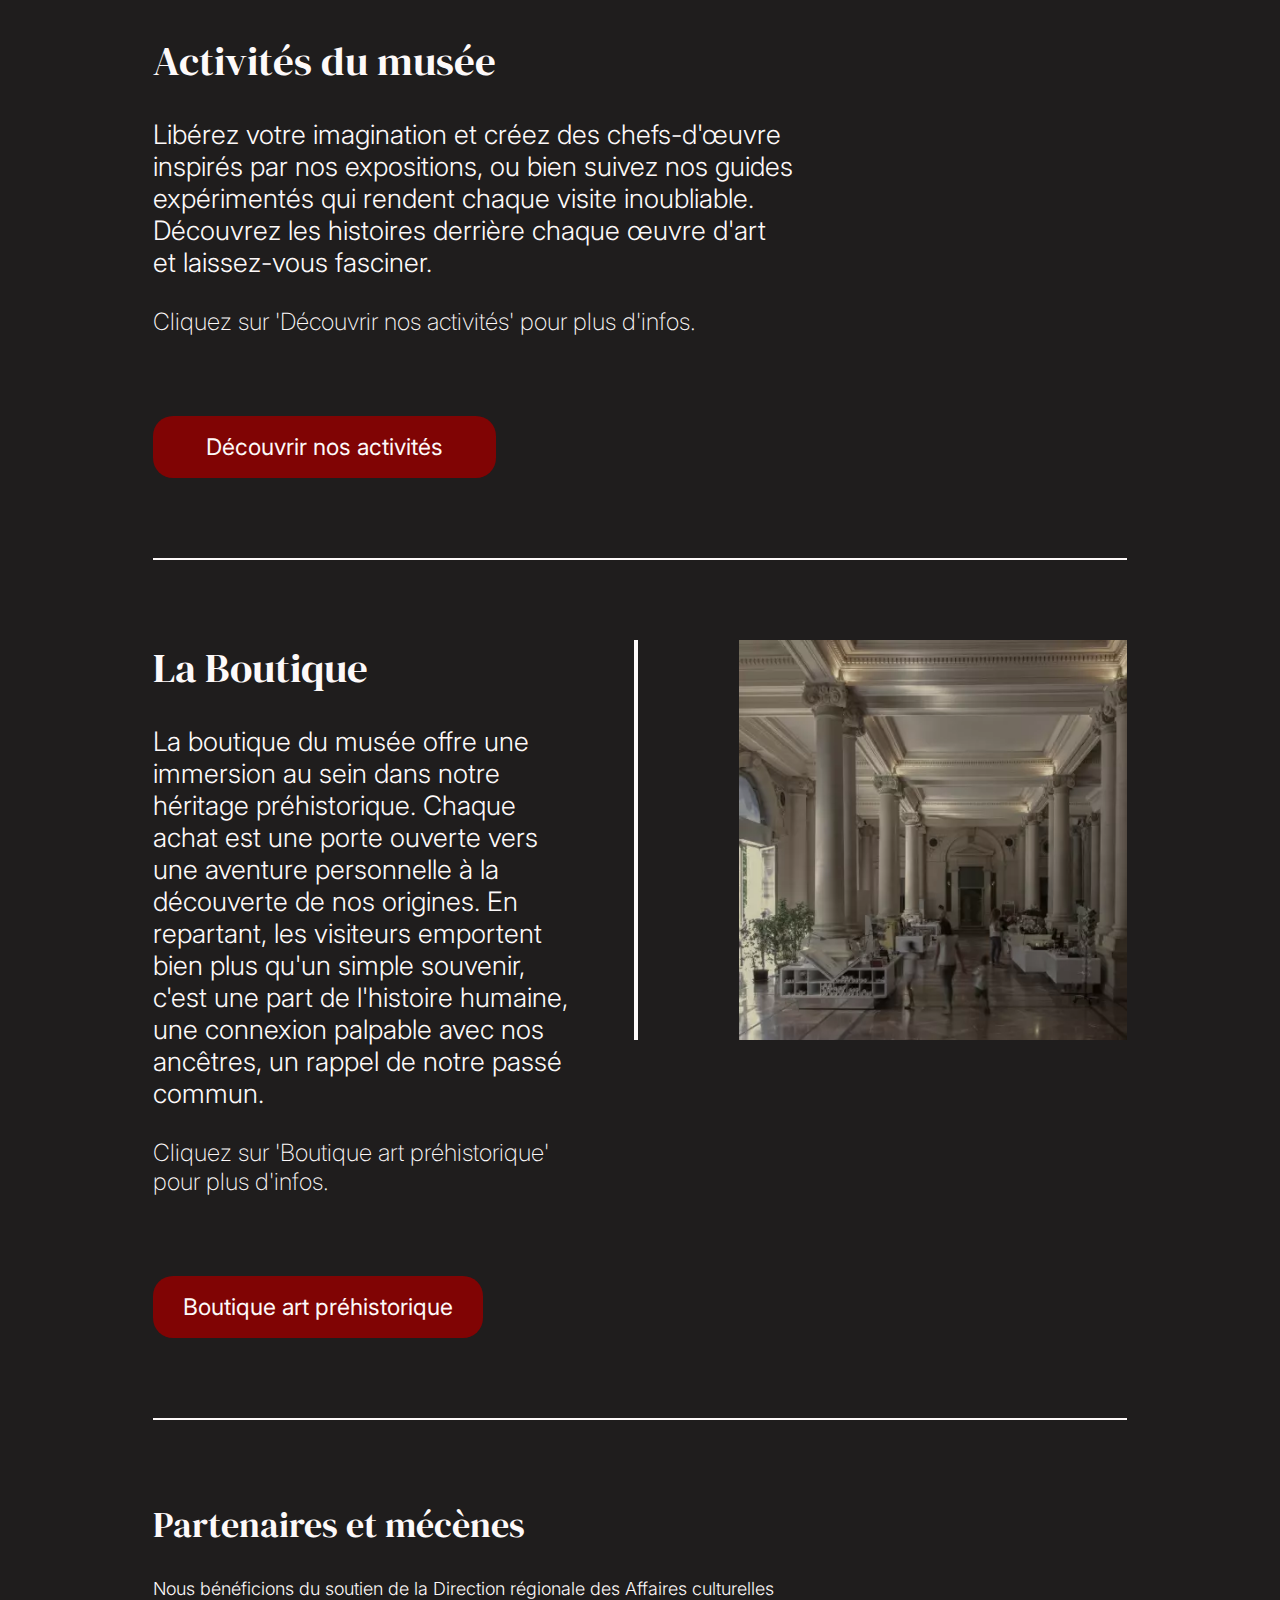
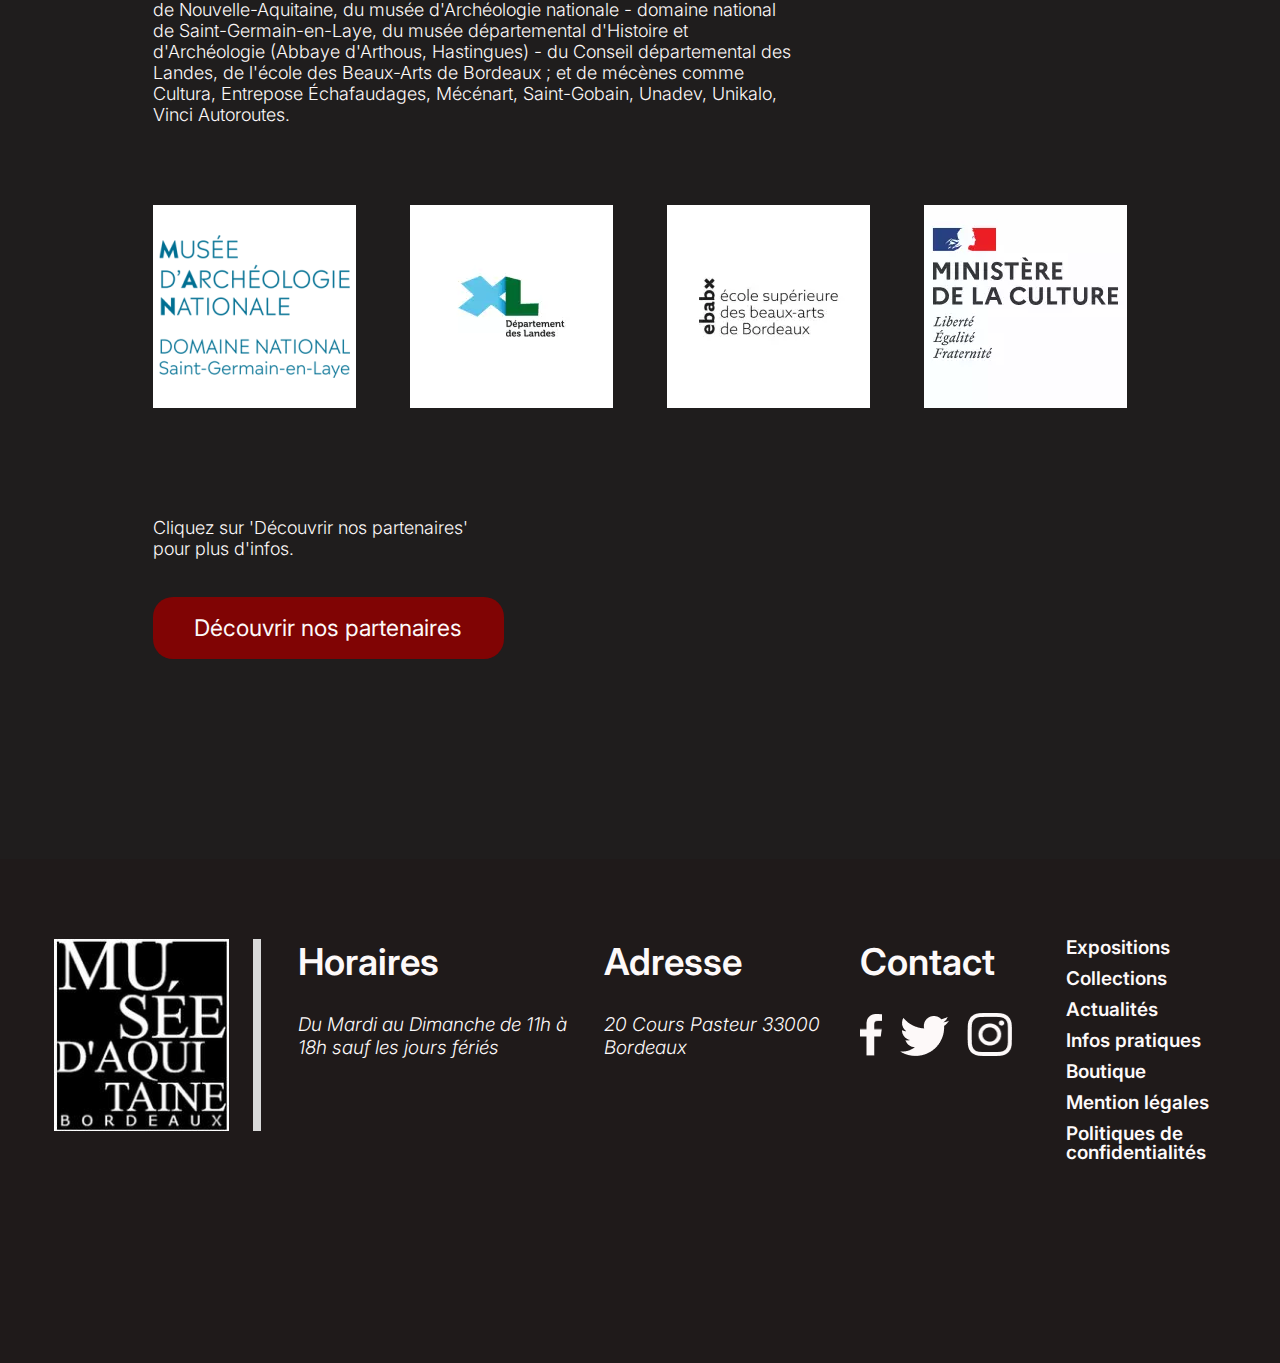
==== commit 8bc84c1e: "BIG RESPONSIVE UPDATES 2ND PAGE" ====
--- a/art-prehistorique.html
+++ b/art-prehistorique.html
@@ -4,36 +4,53 @@
     <meta charset="UTF-8">
     <meta name="viewport" content="width=device-width, initial-scale=1.0">
     <title>l'Art Préhistorique</title>
-    <link rel="shortcut icon" href="./médias/logo-musee-aquitaine-header.webp">
-    <link rel="stylesheet" href="./reset.css">
-    <link rel="stylesheet" href="./art-prehistorique.css">
-    <link rel="stylesheet" href="./media-queries.css">
+    <link rel="shortcut icon" href="./médias/logo-musee-aquitaine-bdx-1.webp" />
+    <link rel="stylesheet" href="./assets/css/reset.css">
+    <link rel="stylesheet" href="./assets/css/art-prehistorique.css">
+    <link rel="stylesheet" href="./assets/css/media-queries art-prehistorique.css">
 </head>
 <body> 
-    <header>
-        <a href="./index.html" class="logo-header">
-            <img src="./médias/logo-musee-aquitaine-header.png" alt="logo musée d'Aquitaine">
-        </a> 
+    <header id="header">
+        <a href="#" class="logo-header">
+          <img
+            src="./médias/logo-musee-aquitaine-bdx-1.webp"
+            width="112"
+            height="113"
+            alt="logo musée d'Aquitaine"
+          />
+        </a>
         <nav class="navbar">
-            <ul>
-                <li class="link">
-                    <a href="https://www.musee-aquitaine-bordeaux.fr/fr/article/bienvenue-dans-la-boutique" class="link-nav">Expositions <span>></span></a> 
-                </li>
-                <li class="link">
-                    <a href="https://www.musee-aquitaine-bordeaux.fr/fr/histoire-du-musee-aquitaine" class="link-nav">Collections <span>></span></a>
-                </li>
-                <li class="link">
-                    <a href="#" class="link-nav">Actualités <span>></span></a>
-                </li>
-                <li class="link">
-                    <a href="#" class="link-nav">Infos pratiques <span>></span></a>
-                </li>
-                <li class="link">
-                    <a href="https://www.musee-aquitaine-bordeaux.fr/fr/histoire-du-musee-aquitaine" class="link-nav" >Boutique <span>></span> </a>
-                </li>
-            </ul>
+          <ul>
+            <li class="link">
+              <a
+                href="https://www.musee-aquitaine-bordeaux.fr/fr/article/bienvenue-dans-la-boutique"
+                class="link-nav"
+                >Expositions <span>></span></a
+              >
+            </li>
+            <li class="link">
+              <a
+                href="https://www.musee-aquitaine-bordeaux.fr/fr/histoire-du-musee-aquitaine"
+                class="link-nav"
+                >Collections <span>></span></a
+              >
+            </li>
+            <li class="link">
+              <a href="#" class="link-nav">Actualités <span>></span></a>
+            </li>
+            <li class="link">
+              <a href="#" class="link-nav">Infos pratiques <span>></span></a>
+            </li>
+            <li class="link">
+              <a
+                href="https://www.musee-aquitaine-bordeaux.fr/fr/histoire-du-musee-aquitaine"
+                class="link-nav"
+                >Boutique <span>></span>
+              </a>
+            </li>
+          </ul>
         </nav>
-    </header>
+      </header>
     <main>
         <section class="hero">
             <div class="container">
@@ -54,7 +71,7 @@
                         <p>Musée virtuel d'épigraphie</p>
                     </li>
                 </ul>
-                <a href="#"> 
+                <a href="#" class="info-button"> 
                     <button>Réserver un billet</button>
                 </a>
             </div>
@@ -64,23 +81,27 @@
         </section>
 
 
-        <section class="art_prehistorique ">
+        <section class="art-prehistorique ">
             <div class="access container">
-                <div class="access_info ">
+                <div class="access-info ">
                     <h2>Accessible pour tous</h2>
                     <p>Un parcours est proposé pour les visiteurs disposant d'un handicap. Deux créneaux “calmes” ont été mis en place chaque semaine pour les personnes hypersensibles ou avec des troubles du spectre de l'autisme : samedis (13h-14h30) et jeudis (16h30-17h30).</p>
                     <p class="meta">Cliquez sur "Les visites pour tous" <br> pour plus d'infos.</p>
-                    <button >Les visites pour tous</button>
+                    <a href="#">
+                      <button >Les visites pour tous</button>
+                    </a>
                 </div>
                 <img src="./médias/art préhistorique/img accessible page expo.webp" alt="rosace du musée d'aquitaine">
             </div>
         
 
-            <div class="expo_online container player-iframe">
+            <div class="expo-online container player-iframe">
                 <h2>Une exposition en ligne ?</h2>
                 <img src="./médias/art préhistorique/image-vidéo-api-ytb.webp" class="imgvideo" alt="image lancement vidéo expo">
                 <iframe width="560" height="315" data-src="https://www.youtube.com/embed/Ek4meLn4yL0?si=7dPKJOTauHaaseX-?autoplay=1" title="YouTube video player" frameborder="0" allow="autoplay" allowfullscreen></iframe>
-                <button>L'exposition en vidéo</button>
+                <a href="https://www.youtube.com/embed/Ek4meLn4yL0?si=7dPKJOTauHaaseX-?autoplay=1" target="_blank">
+                  <button>L'exposition en vidéo</button>
+                </a>
             </div>
         
 
@@ -88,62 +109,89 @@
                 <h2>Activités du musée</h2>
                 <p>Libérez votre imagination et créez des chefs-d'œuvre inspirés par nos expositions, ou bien suivez nos guides expérimentés qui rendent chaque visite inoubliable. Découvrez les histoires derrière chaque œuvre d'art et laissez-vous fasciner.</p>
                 <p class="meta">Cliquez sur 'Découvrir nos activités' pour plus d'infos.</p>
-                <button>Découvrir nos activités</button>
+                <a href="#">
+                  <button>Découvrir nos activités</button>
+                </a>
             </div>
         
 
             <div class="shop container">
-                <div class="shop_info">
+                <div class="shop-info">
                     <h2>La Boutique</h2>
                     <p>La boutique du musée offre une immersion au sein dans notre héritage préhistorique. Chaque achat est une porte ouverte vers une aventure personnelle à la découverte de nos origines. En repartant, les visiteurs emportent bien plus qu'un simple souvenir, c'est une part de l'histoire humaine, une connexion palpable avec nos ancêtres, un rappel de notre passé commun. </p>
                     <p class="meta">Cliquez sur 'Boutique art préhistorique' pour plus d'infos. </p>
-                    <button >Boutique art préhistorique</button>
+                    <a href="#">
+                      <button >Boutique art préhistorique</button>
+                    </a>
                 </div>
                 <img src="./médias/art préhistorique/image shop.webp" alt="boutique musée d'aquitaine">
             </div>
         
             <div class="partner container">
                 <h2>Partenaires et mécènes</h2>
-                <p>Nous bénéficions du soutien de la Direction régionale des Affaires culturelles de Nouvelle-Aquitaine, du musée d’Archéologie nationale - domaine national de Saint-Germain-en-Laye, du musée départemental d’Histoire et d’Archéologie (Abbaye d’Arthous, Hastingues) – du Conseil départemental des Landes, de l'école des Beaux-Arts de Bordeaux ; et de mécènes comme Cultura, Entrepose Échafaudages, Mécénart, Saint-Gobain, Unadev, Unikalo, Vinci Autoroutes. </p>
-                <div class="partner_logo">
+                <p>Nous bénéficions du soutien de la Direction régionale des Affaires culturelles de Nouvelle-Aquitaine, du musée d'Archéologie nationale - domaine national de Saint-Germain-en-Laye, du musée départemental d'Histoire et d'Archéologie (Abbaye d'Arthous, Hastingues) - du Conseil départemental des Landes, de l'école des Beaux-Arts de Bordeaux ; et de mécènes comme Cultura, Entrepose Échafaudages, Mécénart, Saint-Gobain, Unadev, Unikalo, Vinci Autoroutes. </p>
+                <div class="partner-logo">
                     <img src="./médias/art préhistorique/logo musée archéologie nationale.webp" alt="logo du musée d'archéologie nationale">
                     <img src="./médias/art préhistorique/logo les landes.webp" alt="logo département des landes">
                     <img src="./médias/art préhistorique/logo ebabx.webp" alt="logo ebabx">
                     <img src="./médias/art préhistorique/logo ministère culture.webp" alt="logo ministère de la culture">
                 </div>
                 
-                <p class="partner_meta">Cliquez sur 'Découvrir nos partenaires' <br> pour plus d'infos.</p>
-                <button>Découvrir nos partenaires</button>
+                <p class="partner-meta">Cliquez sur 'Découvrir nos partenaires' <br> pour plus d'infos.</p>
+                <a href="#">
+                  <button>Découvrir nos partenaires</button>
+                </a>
             </div>
         </section>
     </main>
     <footer>
-        <a href="./index.html" class="logo-footer">
-            <img src="./médias/logo musée d'aquitaine footer.webp"  alt="musée logo d'Aquitaine 2">
-        </a>
+        <div class="logo-footer">
+          <a href="./index.html">
+            <img
+              alt="musée logo d'Aquitaine 2" id="logo-footer"
+            />
+          </a>
+        </div>
         <article class="planning">
-            <h3>Horaires</h3>
-            <p>Du Mardi au Dimanche de 11h à 18h sauf les jours fériés</p>
+          <h3>Horaires</h3>
+          <p>Du Mardi au Dimanche de 11h à 18h sauf les jours fériés</p>
         </article>
         <article class="adress">
-            <h3>Adresse</h3>
-            <p>20 Cours Pasteur 33000 Bordeaux</p>
+          <h3>Adresse</h3>
+          <p>20 Cours Pasteur 33000 Bordeaux</p>
         </article>
         <article class="contact">
-            <h3>Contact</h3>
-            <a href="https://www.facebook.com/musee.aquitaine/"><img src="./médias/facebook.png" class="logofb" alt="logo facebook"></a>
-            <a href="https://twitter.com/MuseeAquitaine"><img src="./médias/Twitter.png" class="logotwitter" alt="logo twitter"></a>
-            <a href="https://www.instagram.com/musee_aquitaine/"><img src="./médias/insta.png" class="logoinsta" alt="logo instagram"></a>
+          <h3>Contact</h3>
+          <div>
+            <a href="https://www.facebook.com/musee.aquitaine/" class="logofb"
+              ><img src="./médias/facebook.png" alt="logo facebook"
+            /></a>
+            <a href="https://twitter.com/MuseeAquitaine" class="logotwitter"
+              ><img src="./médias/Twitter.png" alt="logo twitter"
+            /></a>
+            <a href="https://www.instagram.com/musee_aquitaine/" class="logoinsta"
+              ><img src="./médias/insta.png" alt="logo instagram"
+            /></a>
+          </div>
         </article>
         <nav>
-            <a href="https://www.musee-aquitaine-bordeaux.fr/fr/article/bienvenue-dans-la-boutique">Expositions</a> 
-            <a href="https://www.musee-aquitaine-bordeaux.fr/fr/histoire-du-musee-aquitaine">Collections</a> 
-            <a href="#">Actualités</a> 
-            <a href="#">Infos pratiques</a> 
-            <a href="https://www.musee-aquitaine-bordeaux.fr/fr/histoire-du-musee-aquitaine">Boutique</a> 
-            <a href="#">Mention légales</a> 
-            <a href="#">Politiques de confidentialités</a>
+          <a
+            href="https://www.musee-aquitaine-bordeaux.fr/fr/article/bienvenue-dans-la-boutique"
+            >Expositions</a
+          >
+          <a
+            href="https://www.musee-aquitaine-bordeaux.fr/fr/histoire-du-musee-aquitaine"
+            >Collections</a
+          >
+          <a href="#">Actualités</a>
+          <a href="#">Infos pratiques</a>
+          <a
+            href="https://www.musee-aquitaine-bordeaux.fr/fr/histoire-du-musee-aquitaine"
+            >Boutique</a
+          >
+          <a href="#">Mention légales</a>
+          <a href="#">Politiques de confidentialités</a>
         </nav>
-    </footer>
+      </footer>
     <script src="./assets/js/art-prehistorique.js"></script>
 </body>--- a/assets/css/art-prehistorique.css
+++ b/assets/css/art-prehistorique.css
@@ -0,0 +1,442 @@
+@import url("https://fonts.googleapis.com/css2?family=DM+Serif+Display&family=Inter:wght@200;300;400;600&display=swap");
+
+/* COLORS : blanc texte et fond : #FDF9F9 , fond noir : #1F1D1D, fond footer : #1F1A1A , rouge bdx : #800404*/
+
+html {
+    scroll-behavior: smooth;
+}
+
+body {
+    background-color: #FDF9F9;
+    color: #FDF9F9;
+    font-family: "Inter", "Dm Serif Display";
+    overflow-x: hidden;
+    user-select: none;
+}
+
+button {
+    color: #FDF9F9;
+    font-family: 'Inter', sans-serif;
+    font-size: calc(14px + 0.7vw);
+    border-radius: 20px;
+    background: #800404;
+    cursor: pointer;
+    border: none;
+    padding: 0;
+}
+
+button:hover {
+    scale: 1.02;
+    background: #980a0a;
+    color: #ffffff;
+    transition: 0.2s ease-in-out;
+}
+
+.container{
+    max-width: 1440px;
+    width: 100%;
+    margin: 0 auto;
+}
+
+li {
+    list-style: none;
+}
+
+a {
+    color: #FDF9F9;
+    text-decoration: none;
+}
+
+/* ************************ HEADER ************************************/
+
+header {
+    position: relative;
+    margin-left: 4.2%;
+    margin-top: 29px;
+    display: flex;
+    justify-content: space-between;
+    align-items: center;
+    z-index: 1;
+}
+
+.navbar {
+    width: 100%;
+}
+.navbar ul {
+    display: flex;
+    justify-content: space-around;
+}
+
+.link-nav {
+    color: #FDF9F9;
+    font-size: calc(12px + 0.58vw);
+    font-weight: 600;
+    line-height: normal;
+}
+
+.link span {
+    display: inline-block;
+}
+
+.link-nav:hover span {
+    transform: rotate(90deg);
+    transition: 0.3s ease-out;
+}
+
+/* *********************** HERO ****************************/
+.hero {
+    overflow: hidden;
+}
+.hero::before {
+    content: "";
+    position: absolute;
+    display: block;
+    top: 0;
+    left: 0;
+    width: 100%;
+    height: 100%;
+    z-index: -1;
+    background: linear-gradient(0deg, rgba(0, 0, 0, 0.20) 0%, rgba(0, 0, 0, 0.20) 100%), url("/médias/art\ préhistorique/l_art préhistorique bg header.webp"),rgb(0, 0, 0,0.75) 50%;
+    background-repeat: no-repeat;
+    background-size: cover;
+    background-position: center;
+}
+
+
+h1 {
+    margin: 0 auto;
+    max-width: 80%;
+    padding-top: 200px;
+    padding-bottom: 200px;
+    text-align: center;
+    font-family: 'DM Serif Display', serif;
+    font-size: calc(35px + 3vw);
+}
+
+
+/* ************************************ INFO************************************ */
+.info {
+    width: 100%;
+    background-color: #1F1D1D;
+    padding-bottom: 200px;
+}
+
+.info h2 {
+    margin-left: 19.5%;
+    font-family: 'Inter', sans-serif;
+    font-size: calc(15px + 1vw);
+    line-height: normal;
+    padding-top: 80px;
+    margin-bottom: 29px;
+}
+
+.info ul {
+    margin-left: 19.5%;
+    border-left: 4px solid #FDF9F9;
+}
+.info p {
+    margin-bottom: 36px;
+    padding-left: 41px;
+    font-family: 'Inter', sans-serif;
+    font-size: calc(14px + 1vw);
+    font-weight: 300;
+    line-height: normal;
+}
+
+.info-button {
+    width: 25.8%;
+    min-width: 205px;
+    height: 62px;
+    display: block;
+    margin: -82px 0 0 59% ;
+}
+
+.info-button button {
+    width: 100%;
+    height: 100%;
+}
+
+/* *********************** Quote ************************************ */
+
+.quote {
+    width: 84.4%;
+    margin: 0 auto;
+    padding: 200px 0 ;
+}
+
+.quote h2 {
+    color: #1F1D1D;
+    text-align: center;
+    font-family: 'DM Serif Display', serif;
+    font-size: calc(15px + 1.5vw);
+    line-height: normal;
+}
+
+/* **************************ART PREHISTORIQUE*************************** */
+
+.art-prehistorique {
+    background-color: #1F1D1D;
+}
+
+.art-prehistorique h2 {
+    color: #FDF9F9;
+    font-family: 'DM Serif Display', serif;
+    font-size: calc(15px + 2vw);
+    font-style: normal;
+    font-weight: 400;
+    line-height: normal;
+}
+
+.art-prehistorique p {
+    max-width: 50.2vw;
+    font-family: 'Inter', sans-serif;
+    font-size: calc(14px + 1vw);
+    font-weight: 300;
+    line-height: normal;
+    padding-top: 29px;
+}
+
+.art-prehistorique .meta {
+    font-size: calc(11px + 1vw);
+    font-weight: 200 ;
+    padding-bottom: 80px ;
+}
+
+/* *********************** ACCESS ************************************ */
+.access {
+    width: 76.1% ;
+    padding-top: 80px;
+    display: flex;
+    border-bottom: 2px solid #FDF9F9;
+    justify-content: space-between;
+}
+
+.access-info {
+    width: 50%;
+}
+
+.access button {
+    width: 75.21%;
+    min-width: 260px;
+    height: 62px;
+    margin-bottom: 80px;
+}
+
+.access img {
+    height: 400px;
+    margin-left: 54px;
+    padding-left: 101px;
+    border-left: 4px solid #FDF9F9;
+}
+
+
+/* ***********************EXPO ONLINE********************* */
+.expo-online {
+    width: 76.1% ;
+    display: flex;
+    align-items: center;
+    flex-direction: column;
+    border-bottom: 2px solid #FDF9F9;
+}
+
+.expo-online h2 {
+    margin-top: 80px;
+    margin-bottom: 38px;
+}
+
+.expo-online img {
+    width: 664px;
+    height: 389px;
+    margin-bottom: 80px;
+    background: #241010;
+}
+
+.expo-online iframe {
+    display: none;
+    width: 664px;
+    height: 389px;
+    margin-bottom: 80px;
+    background: #241010;
+}
+
+.expo-online a {
+    width: 36%;
+    min-width: 250px;
+    height: 60px;
+    margin-bottom: 80px;
+}
+
+.expo-online button {
+    width:100%;
+    height:100%;
+}
+
+/* *****************ACTIVITY********************* */
+
+.activity {
+    width: 76.1%;
+    padding-top: 80px;
+    border-bottom: 2px solid #FDF9F9;
+}
+
+.activity button {
+    margin-bottom: 80px;
+    width: 35.2%;
+    min-width: 240px;
+    height: 62px;
+}
+
+
+/* ******************SHOP********************** */
+
+.shop {
+    width: 76.1% ;
+    padding-top: 80px;
+    display: flex;
+    border-bottom: 2px solid #FDF9F9;
+    justify-content: space-between;
+}
+
+.shop button {
+    min-width: 290px;
+    width: 77.3%;
+    height: 62px;
+    margin-bottom: 80px;
+}
+
+.shop img {
+    flex: 1;
+    height: 400px;
+    margin-left: 54px;
+    padding-left: 101px;
+    border-left: 4px solid #FDF9F9;
+}
+
+/* ******************PARTNER********************** */
+
+.partner {
+    width: 76.1% ;
+    padding-top: 80px;
+}
+
+.partner h2 {
+    font-size: calc(10px + 2vw);
+}
+
+.partner p {
+    font-family: 'Inter', sans-serif;
+    font-size: 18px;
+}
+
+.partner-logo {
+    display: flex;
+    margin: 80px 0;
+    justify-content: space-between;
+    flex-wrap: wrap;
+    row-gap: 29px;
+}
+
+.partner-meta {
+    padding-bottom: 38px;
+}
+
+.partner button {
+    min-width: 265px;
+    width: 36%;
+    height: 62px;
+    margin-bottom: 200px;
+}
+
+
+/* *******************************************FOOTER************************************* */
+
+footer {
+    padding: 80px 4.2% 200px;
+    display: flex;
+    background-color: #1f1a1a;
+    color: #fdf9f9;
+    font-family: 'Inter', sans-serif;
+    justify-content: space-between;
+    column-gap: 29px;
+  }
+  
+  .logo-footer {
+    border-right: 8px solid #d9d9d9;
+    padding-right: 2.1%;
+    height: 192px;
+    width: 175px;
+  }
+  
+  .logo-footer img {
+    width: 175px;
+    height: 192px;
+  }
+  
+  footer article {
+    max-width: 270px;
+  }
+
+  .adress {
+    max-width: 220px;
+  }
+  
+  footer h3 {
+    font-size: calc(14px + 1.8vw);
+    font-style: normal;
+    font-weight: 600;
+    line-height: normal;
+  }
+  
+  footer p {
+    margin-top: 29px;
+    font-size: calc(10px + 0.7vw);
+    font-style: italic;
+    font-weight: 300;
+    line-height: normal;
+  }
+  
+  .contact {
+    min-width: 170px;
+  }
+  
+  .contact a {
+    margin-right: 14px;
+    margin-top: 29px;
+  }
+  
+  .logofb {
+    width: 22px;
+    height: 42.35px;
+    display: inline-block;
+  }
+  
+  .logotwitter {
+    width: 49px;
+    height: 40px;
+    display: inline-block;
+  }
+  
+  .logoinsta {
+    width: 45.2px;
+    height: 43px;
+    display: inline-block;
+  }
+  
+  .contact img {
+    width: 100%;
+    height: 100%;
+  }
+  
+  footer a {
+    color: #fdf9f9;
+  }
+  
+  footer nav {
+    display: flex;
+    flex-direction: column;
+    row-gap: 12px;
+    font-size: calc(10px + 0.7vw);
+    font-weight: 600;
+    max-width: 160px;
+  }
+  --- a/assets/css/media-queries art-prehistorique.css
+++ b/assets/css/media-queries art-prehistorique.css
@@ -0,0 +1,208 @@
+/* *************************************MEDIA QUERIES********************************************* */
+
+@media screen and (min-width: 1800px) {
+    button {
+      font-size: 32px;
+    }
+    h1 {
+      font-size: 98px;
+    }
+    h2 {
+        font-size: 72px;
+    }
+    footer h3 {
+      font-size: 44.5px;
+    }
+    footer p {
+      font-size: 22px;
+    }
+    footer nav {
+      font-size: 22px;
+    }
+  }
+  
+  @media screen and (max-width: 1200px) {
+    footer article {
+      max-width: 220px;
+    }
+  }
+  
+  @media screen and (max-width: 995px) {
+
+    .quote {
+        width: 88%;
+        padding: 80px 0 ;
+    }
+
+    footer {
+      column-gap: unset;
+      padding: 80px 2.1% 80px;
+      display: grid;
+      grid-template-columns: 30% 1fr 1fr;
+      grid-template-rows: 1fr 1fr;
+      grid-template-areas:
+        "lo ho ad"
+        "vi co na";
+    }
+  
+    .logo-footer {
+      grid-area: lo;
+      transform: translateY(50%);
+      height: 156px;
+      width: 142px;
+      padding-right: 14px;
+      border-right: 4px solid #d9d9d9;
+    }
+  
+    .logo-footer img {
+      width: 142px;
+      height: 156px;
+    }
+    footer article {
+      max-width: 180px;
+    }
+    .planning {
+      transform: translateY(25%);
+      grid-area: ho;
+    }
+    .adress {
+      transform: translateY(25%);
+      grid-area: ad;
+    }
+    .contact {
+      grid-area: co;
+    }
+  
+    footer nav {
+      grid-area: na;
+    }
+    .contact a {
+      scale: 0.8;
+    }
+  }
+  
+  @media screen and (max-width: 860px) {
+    header {
+      flex-direction: column-reverse;
+      height: 243px;
+      align-items: start;
+      margin: 29px auto 0;
+      width: 96%;
+    }
+    .navbar ul {
+      text-decoration: underline #fdf9f9;
+      flex-wrap: wrap;
+      column-gap: 16px;
+      row-gap: 16px;
+    }
+    .navbar span {
+      display: none;
+    }
+    h1 {
+      line-height: normal;
+      padding-top: 29px;
+    }
+  }
+  
+  @media screen and (max-width: 600px) {
+    .hero {
+      margin-bottom: 120px;
+    }
+  
+  /* .hero::before {
+    background-image: url(/médias/index/photo-statue-image-header-accueil-mobile.webp);
+  } */
+  
+    h1 {
+    padding-bottom: 80px;
+    font-size: calc(33px + 1.8vw);
+    }
+  
+    .info {
+    padding-bottom: 80px;
+    }
+
+    .info h2 {
+        text-align: center;
+        margin: 0 auto;
+        padding: 29px 0; 
+    }
+
+    .info ul {
+        width: 80%;
+        margin: 0 auto;  
+        border-left: 2px solid #FDF9F9;
+    }
+
+    .info-button {
+        display: block;
+        margin: 29px auto 0;
+        height: 48px;
+    }
+
+    .quote {
+        width: 92%;
+    }
+
+    .quote h2 {
+        font-size: 18px;
+    }
+
+    footer {
+      padding: 29px 2.1%;
+      grid-template-columns: 28% 0.9fr 0.9fr;
+    }
+  
+    .logo-footer {
+      width: 82px;
+      height: 90px;
+      border-right: 2px solid #d9d9d9;
+      transform: translateY(120%);
+    }
+  
+    .logo-footer img {
+      width: 82px;
+      height: 90px;
+    }
+  
+    footer article {
+      max-height: 160px;
+      max-width: 160px;
+    }
+  
+    footer p {
+      margin-top: 14px;
+    }
+    .contact {
+      min-width: 155px;
+    }
+    .contact a {
+      scale: 0.6;
+      margin-right: 8px;
+      margin-top: 14px;
+    }
+  }
+  
+  @media screen and (max-width: 425px) {
+    .logo-footer {
+      width: 68px;
+      height: 75px;
+      transform: translateY(140%);
+    }
+  
+    .logo-footer img {
+      width: 68px;
+      height: 75px;
+    }
+  
+    footer article,
+    footer nav {
+      max-width: 122px;
+      margin-left: 14px;
+    }
+  
+    .contact {
+      min-width: unset;
+    }
+  }
+  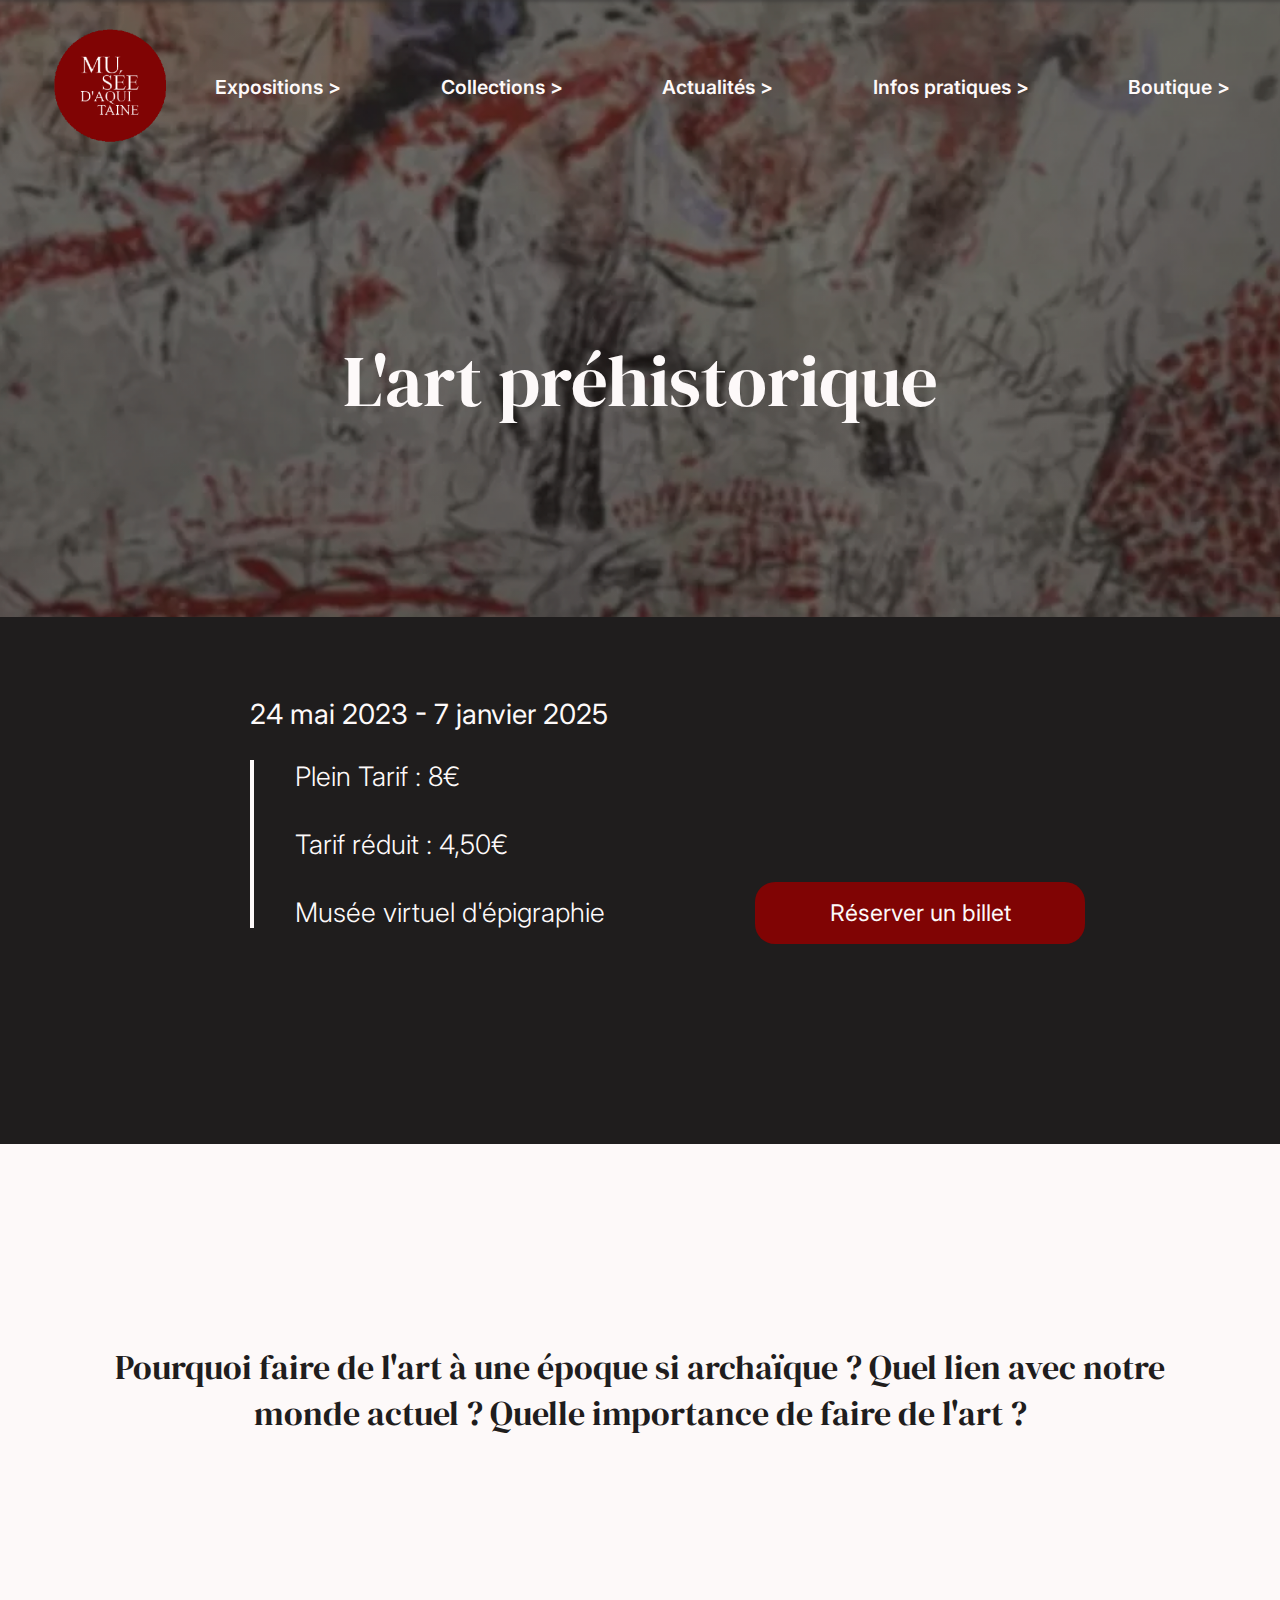
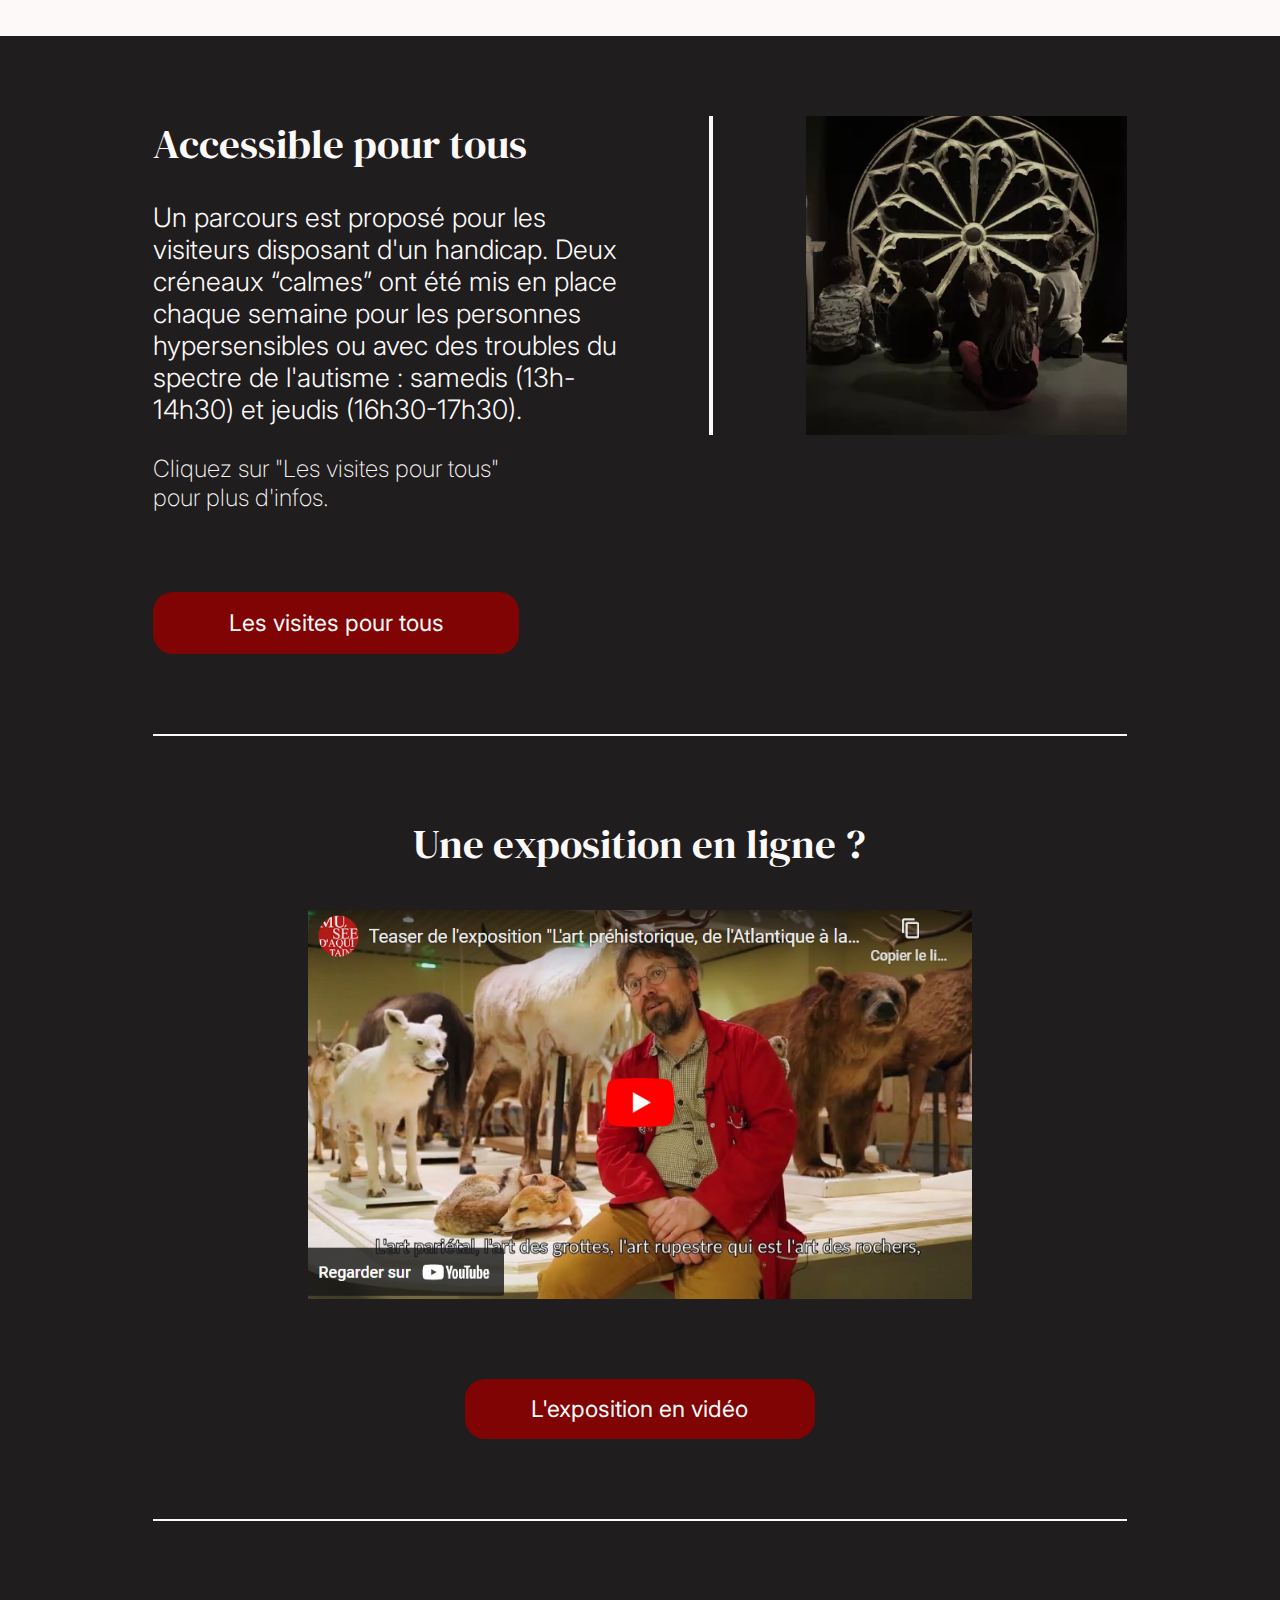
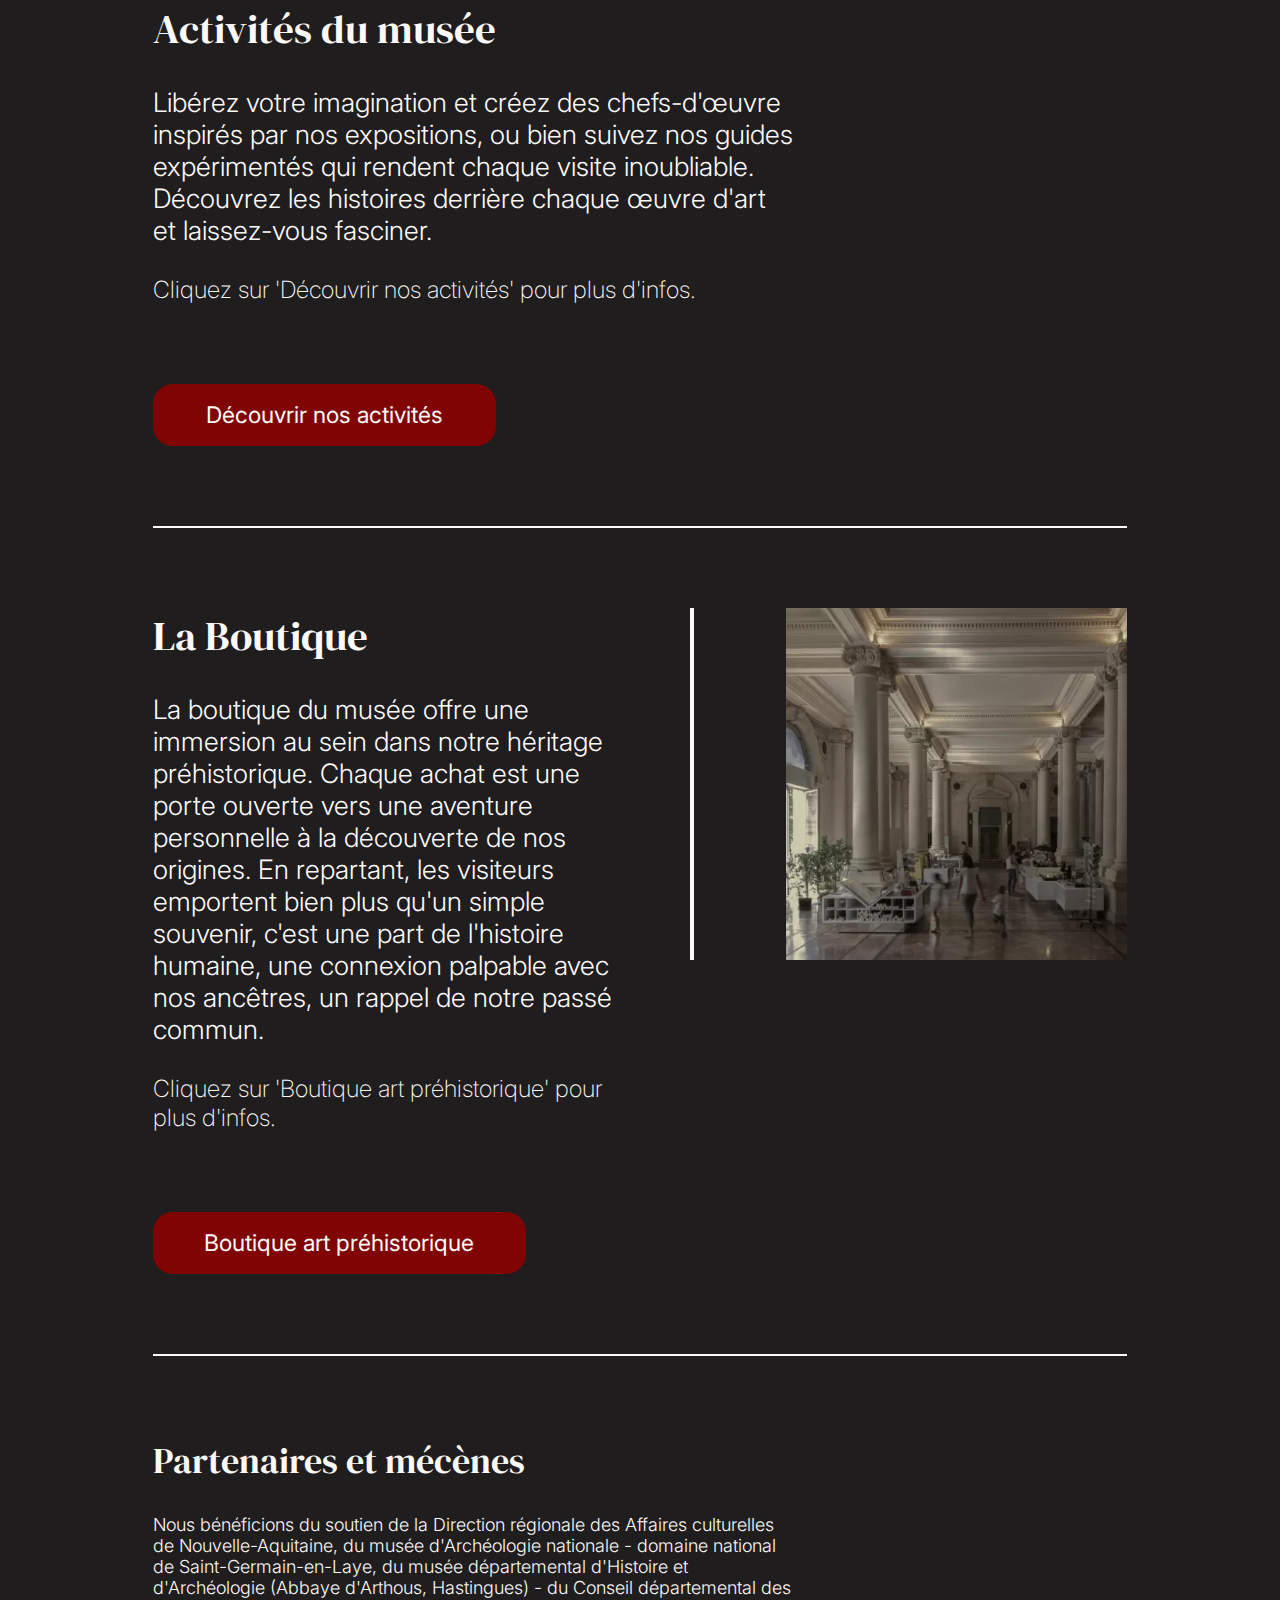
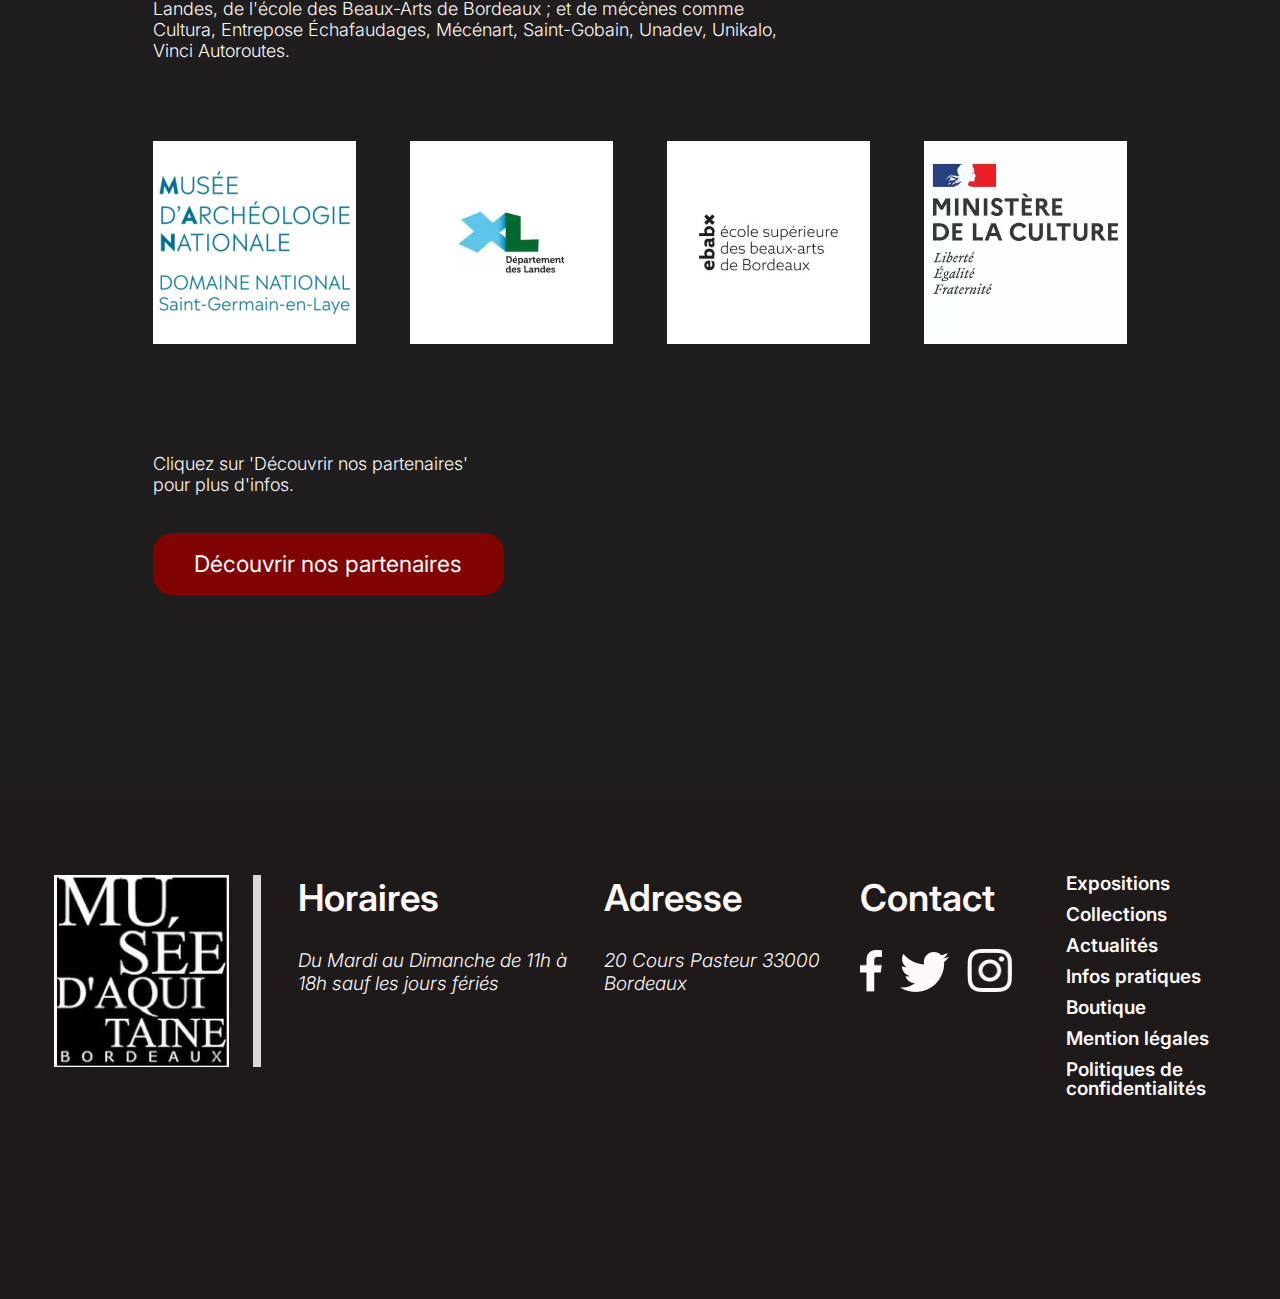
==== commit a606062b: "2ND PAGE SEO + IMG ADUJSTEMENTS" ====
--- a/art-prehistorique.html
+++ b/art-prehistorique.html
@@ -4,6 +4,10 @@
     <meta charset="UTF-8">
     <meta name="viewport" content="width=device-width, initial-scale=1.0">
     <title>l'Art Préhistorique</title>
+    <meta
+    name="description"
+    content="Le Musée d'Aquitaine abrite une vaste collection permanente qui retrace l'histoire de la région depuis la préhistoire jusqu'à l'époque contemporaine. Les expositions couvrent une variété de thèmes, notamment l'archéologie, l'ethnographie, l'histoire industrielle, l'art et la culture. Les visiteurs peuvent explorer des objets archéologiques, des artefacts historiques, des œuvres d'art, des photographies et bien plus encore."
+  />
     <link rel="shortcut icon" href="./médias/logo-musee-aquitaine-bdx-1.webp" />
     <link rel="stylesheet" href="./assets/css/reset.css">
     <link rel="stylesheet" href="./assets/css/art-prehistorique.css">
@@ -87,7 +91,7 @@
                     <h2>Accessible pour tous</h2>
                     <p>Un parcours est proposé pour les visiteurs disposant d'un handicap. Deux créneaux “calmes” ont été mis en place chaque semaine pour les personnes hypersensibles ou avec des troubles du spectre de l'autisme : samedis (13h-14h30) et jeudis (16h30-17h30).</p>
                     <p class="meta">Cliquez sur "Les visites pour tous" <br> pour plus d'infos.</p>
-                    <a href="#">
+                    <a href="#" class="access-button">
                       <button >Les visites pour tous</button>
                     </a>
                 </div>
@@ -99,7 +103,7 @@
                 <h2>Une exposition en ligne ?</h2>
                 <img src="./médias/art préhistorique/image-vidéo-api-ytb.webp" class="imgvideo" alt="image lancement vidéo expo">
                 <iframe width="560" height="315" data-src="https://www.youtube.com/embed/Ek4meLn4yL0?si=7dPKJOTauHaaseX-?autoplay=1" title="YouTube video player" frameborder="0" allow="autoplay" allowfullscreen></iframe>
-                <a href="https://www.youtube.com/embed/Ek4meLn4yL0?si=7dPKJOTauHaaseX-?autoplay=1" target="_blank">
+                <a href="https://www.youtube.com/embed/Ek4meLn4yL0?si=7dPKJOTauHaaseX-?autoplay=1" target="_blank" class="expo-button">
                   <button>L'exposition en vidéo</button>
                 </a>
             </div>
@@ -109,7 +113,7 @@
                 <h2>Activités du musée</h2>
                 <p>Libérez votre imagination et créez des chefs-d'œuvre inspirés par nos expositions, ou bien suivez nos guides expérimentés qui rendent chaque visite inoubliable. Découvrez les histoires derrière chaque œuvre d'art et laissez-vous fasciner.</p>
                 <p class="meta">Cliquez sur 'Découvrir nos activités' pour plus d'infos.</p>
-                <a href="#">
+                <a href="#" class="activity-button">
                   <button>Découvrir nos activités</button>
                 </a>
             </div>
@@ -120,7 +124,7 @@
                     <h2>La Boutique</h2>
                     <p>La boutique du musée offre une immersion au sein dans notre héritage préhistorique. Chaque achat est une porte ouverte vers une aventure personnelle à la découverte de nos origines. En repartant, les visiteurs emportent bien plus qu'un simple souvenir, c'est une part de l'histoire humaine, une connexion palpable avec nos ancêtres, un rappel de notre passé commun. </p>
                     <p class="meta">Cliquez sur 'Boutique art préhistorique' pour plus d'infos. </p>
-                    <a href="#">
+                    <a href="#" class="shop-button">
                       <button >Boutique art préhistorique</button>
                     </a>
                 </div>
@@ -138,7 +142,7 @@
                 </div>
                 
                 <p class="partner-meta">Cliquez sur 'Découvrir nos partenaires' <br> pour plus d'infos.</p>
-                <a href="#">
+                <a href="#" class="partner-button">
                   <button>Découvrir nos partenaires</button>
                 </a>
             </div>
--- a/assets/css/art-prehistorique.css
+++ b/assets/css/art-prehistorique.css
@@ -182,8 +182,6 @@
     color: #FDF9F9;
     font-family: 'DM Serif Display', serif;
     font-size: calc(15px + 2vw);
-    font-style: normal;
-    font-weight: 400;
     line-height: normal;
 }
 
@@ -215,17 +213,24 @@
     width: 50%;
 }
 
-.access button {
+.access-button {
+    display: block;
     width: 75.21%;
     min-width: 260px;
     height: 62px;
     margin-bottom: 80px;
 }
 
+.access-button button {
+    width: 100%;
+    height: 100%;
+}
+
 .access img {
-    height: 400px;
+    width: 33%;
+    height: 20%;
     margin-left: 54px;
-    padding-left: 101px;
+    padding-left: 9.5%;
     border-left: 4px solid #FDF9F9;
 }
 
@@ -259,7 +264,7 @@
     background: #241010;
 }
 
-.expo-online a {
+.expo-button {
     width: 36%;
     min-width: 250px;
     height: 60px;
@@ -279,13 +284,19 @@
     border-bottom: 2px solid #FDF9F9;
 }
 
-.activity button {
+.activity-button {
+    display: block;
     margin-bottom: 80px;
     width: 35.2%;
     min-width: 240px;
     height: 62px;
 }
 
+.activity-button button {
+    width: 100%;
+    height: 100%;
+}
+
 
 /* ******************SHOP********************** */
 
@@ -297,18 +308,24 @@
     justify-content: space-between;
 }
 
-.shop button {
+.shop-button {
+    display: block;
     min-width: 290px;
     width: 77.3%;
     height: 62px;
     margin-bottom: 80px;
 }
 
+.shop-button button {
+    width: 100%;
+    height: 100%;
+}
+
 .shop img {
-    flex: 1;
-    height: 400px;
+    width: 35%;
+    height: 20%;
     margin-left: 54px;
-    padding-left: 101px;
+    padding-left: 9.5%;
     border-left: 4px solid #FDF9F9;
 }
 
@@ -317,6 +334,7 @@
 .partner {
     width: 76.1% ;
     padding-top: 80px;
+    padding-bottom: 200px;
 }
 
 .partner h2 {
@@ -333,18 +351,27 @@
     margin: 80px 0;
     justify-content: space-between;
     flex-wrap: wrap;
-    row-gap: 29px;
+    gap: 29px;
+}
+.partner-logo img {
+    width: 203px;
+    height: 203px;
 }
 
 .partner-meta {
     padding-bottom: 38px;
 }
 
-.partner button {
+.partner-button {
+    display: block;
     min-width: 265px;
     width: 36%;
     height: 62px;
-    margin-bottom: 200px;
+}
+
+.partner-button button {
+    width: 100%;
+    height: 100%;
 }
 
 
--- a/assets/css/media-queries art-prehistorique.css
+++ b/assets/css/media-queries art-prehistorique.css
@@ -1,208 +1,361 @@
 /* *************************************MEDIA QUERIES********************************************* */
 
 @media screen and (min-width: 1800px) {
-    button {
-      font-size: 32px;
-    }
-    h1 {
-      font-size: 98px;
-    }
-    h2 {
-        font-size: 72px;
-    }
-    footer h3 {
-      font-size: 44.5px;
-    }
-    footer p {
-      font-size: 22px;
-    }
-    footer nav {
-      font-size: 22px;
-    }
-  }
-  
-  @media screen and (max-width: 1200px) {
-    footer article {
-      max-width: 220px;
-    }
-  }
-  
-  @media screen and (max-width: 995px) {
-
-    .quote {
-        width: 88%;
-        padding: 80px 0 ;
-    }
-
-    footer {
-      column-gap: unset;
-      padding: 80px 2.1% 80px;
-      display: grid;
-      grid-template-columns: 30% 1fr 1fr;
-      grid-template-rows: 1fr 1fr;
-      grid-template-areas:
-        "lo ho ad"
-        "vi co na";
-    }
-  
-    .logo-footer {
-      grid-area: lo;
-      transform: translateY(50%);
-      height: 156px;
-      width: 142px;
-      padding-right: 14px;
-      border-right: 4px solid #d9d9d9;
-    }
-  
-    .logo-footer img {
-      width: 142px;
-      height: 156px;
-    }
-    footer article {
-      max-width: 180px;
-    }
-    .planning {
-      transform: translateY(25%);
-      grid-area: ho;
-    }
-    .adress {
-      transform: translateY(25%);
-      grid-area: ad;
-    }
-    .contact {
-      grid-area: co;
-    }
-  
-    footer nav {
-      grid-area: na;
-    }
-    .contact a {
-      scale: 0.8;
-    }
-  }
-  
-  @media screen and (max-width: 860px) {
-    header {
-      flex-direction: column-reverse;
-      height: 243px;
-      align-items: start;
-      margin: 29px auto 0;
-      width: 96%;
-    }
-    .navbar ul {
-      text-decoration: underline #fdf9f9;
-      flex-wrap: wrap;
-      column-gap: 16px;
-      row-gap: 16px;
-    }
-    .navbar span {
-      display: none;
-    }
-    h1 {
-      line-height: normal;
-      padding-top: 29px;
-    }
-  }
-  
-  @media screen and (max-width: 600px) {
-    .hero {
-      margin-bottom: 120px;
-    }
-  
+  button {
+    font-size: 32px;
+  }
+
+  h1 {
+    font-size: 98px;
+  }
+
+  h2 {
+    font-size: 72px;
+  }
+
+  footer h3 {
+    font-size: 44.5px;
+  }
+
+  footer p {
+    font-size: 22px;
+  }
+
+  footer nav {
+    font-size: 22px;
+  }
+}
+
+@media screen and (max-width: 1200px) {
+  footer article {
+    max-width: 220px;
+  }
+}
+
+@media screen and (max-width: 995px) {
+
+  .quote {
+    width: 88%;
+    padding: 80px 0;
+  }
+
+  footer {
+    column-gap: unset;
+    padding: 80px 2.1% 80px;
+    display: grid;
+    grid-template-columns: 30% 1fr 1fr;
+    grid-template-rows: 1fr 1fr;
+    grid-template-areas:
+      "lo ho ad"
+      "vi co na";
+  }
+
+  .logo-footer {
+    grid-area: lo;
+    transform: translateY(50%);
+    height: 156px;
+    width: 142px;
+    padding-right: 14px;
+    border-right: 4px solid #d9d9d9;
+  }
+
+  .logo-footer img {
+    width: 142px;
+    height: 156px;
+  }
+
+  footer article {
+    max-width: 180px;
+  }
+
+  .planning {
+    transform: translateY(25%);
+    grid-area: ho;
+  }
+
+  .adress {
+    transform: translateY(25%);
+    grid-area: ad;
+  }
+
+  .contact {
+    grid-area: co;
+  }
+
+  footer nav {
+    grid-area: na;
+  }
+
+  .contact a {
+    scale: 0.8;
+  }
+}
+
+@media screen and (max-width: 860px) {
+  header {
+    flex-direction: column-reverse;
+    height: 243px;
+    align-items: start;
+    margin: 29px auto 0;
+    width: 96%;
+  }
+
+  .navbar ul {
+    text-decoration: underline #fdf9f9;
+    flex-wrap: wrap;
+    column-gap: 16px;
+    row-gap: 16px;
+  }
+
+  .navbar span {
+    display: none;
+  }
+
+  h1 {
+    line-height: normal;
+    padding-top: 29px;
+  }
+
+  .expo-online img {
+    width: 90%;
+    height: unset;
+  }
+
+  .expo-online iframe {
+    width: 90%;
+    height: unset;
+  }
+
+.shop img {
+  margin-left: 0;
+}
+
+}
+
+@media screen and (max-width: 600px) {
+
+  button {
+    height: 48px;
+  }
+
+  .hero {
+    margin-bottom: 120px;
+  }
+
   /* .hero::before {
     background-image: url(/médias/index/photo-statue-image-header-accueil-mobile.webp);
   } */
-  
-    h1 {
+
+  h1 {
     padding-bottom: 80px;
     font-size: calc(33px + 1.8vw);
-    }
-  
-    .info {
+  }
+
+  /* .art-prehistorique p {
+    max-width: 80vw;
+  } */
+
+  .info {
     padding-bottom: 80px;
-    }
-
-    .info h2 {
-        text-align: center;
-        margin: 0 auto;
-        padding: 29px 0; 
-    }
-
-    .info ul {
-        width: 80%;
-        margin: 0 auto;  
-        border-left: 2px solid #FDF9F9;
-    }
-
-    .info-button {
-        display: block;
-        margin: 29px auto 0;
-        height: 48px;
-    }
-
-    .quote {
-        width: 92%;
-    }
-
-    .quote h2 {
-        font-size: 18px;
-    }
-
-    footer {
-      padding: 29px 2.1%;
-      grid-template-columns: 28% 0.9fr 0.9fr;
-    }
-  
-    .logo-footer {
-      width: 82px;
-      height: 90px;
-      border-right: 2px solid #d9d9d9;
-      transform: translateY(120%);
-    }
-  
-    .logo-footer img {
-      width: 82px;
-      height: 90px;
-    }
-  
-    footer article {
-      max-height: 160px;
-      max-width: 160px;
-    }
-  
-    footer p {
-      margin-top: 14px;
-    }
-    .contact {
-      min-width: 155px;
-    }
-    .contact a {
-      scale: 0.6;
-      margin-right: 8px;
-      margin-top: 14px;
-    }
-  }
-  
-  @media screen and (max-width: 425px) {
-    .logo-footer {
-      width: 68px;
-      height: 75px;
-      transform: translateY(140%);
-    }
-  
-    .logo-footer img {
-      width: 68px;
-      height: 75px;
-    }
-  
-    footer article,
-    footer nav {
-      max-width: 122px;
-      margin-left: 14px;
-    }
-  
-    .contact {
-      min-width: unset;
-    }
-  }
-  +  }
+
+  .info h2 {
+    text-align: center;
+    margin: 0 auto;
+    padding: 29px 0;
+  }
+
+  .info ul {
+    width: 80%;
+    margin: 0 auto;
+    border-left: 2px solid #FDF9F9;
+  }
+
+  .info-button {
+    margin: 29px auto 0;
+    height: 48px;
+  }
+
+  .quote {
+    width: 92%;
+  }
+
+  .quote h2 {
+    font-size: 18px;
+  }
+
+  .access {
+    flex-direction: column-reverse;
+    width: 100%;
+    padding-top: 0;
+  }
+
+  .access-info {
+    width: 100%;
+  }
+
+  .access h2,
+  .access p {
+    margin: 0 auto;
+    width: 74.65%;
+    max-width: unset;
+  }
+
+  .access img {
+    width: 100%;
+    height: unset;
+    margin-left: 0;
+    padding-left: 0;
+    padding-bottom: 29px;
+    border-left: none;
+  }
+
+  .access-button {
+    margin: 0 auto 80px;
+    height: 48px;
+    min-width: unset;
+  }
+
+  .expo-online {
+    width: 100%;
+  }
+
+
+  .expo-button {
+    height: 48px;
+  }
+
+  .activity {
+    width: 100%;
+  }
+
+  .activity h2,
+  .activity p {
+    margin: 0 auto;
+    width: 74.65%;
+    max-width: unset;
+  }
+
+  .activity-button {
+    margin: 0 auto 80px;
+    height: 48px;
+    min-width: unset;
+    width: 75.21%;
+  }
+
+  .shop {
+    width: 100%;
+    flex-direction: column-reverse;
+  }
+
+  .shop h2,
+  .shop p {
+    margin: 0 auto;
+    width: 74.65%;
+    max-width: unset;
+  }
+
+  .shop-button {
+    margin: 0 auto 80px;
+    height: 48px;
+    min-width: unset;
+    width: 75.21%;
+  }
+
+  .shop img {
+    border-left: none;
+    margin: unset;
+    padding: 0 0 29px;
+    width: 100%;
+    height: unset;
+  }
+
+  .partner {
+    width: 100%;
+    flex-direction: column-reverse;
+    padding-bottom: 80px;
+  }
+
+  .partner h2,
+  .partner p {
+    margin: 0 auto;
+    width: 74.65%;
+    max-width: unset;
+  }
+
+  .partner-logo {
+    margin: 80px auto 29px;
+    width: 70%;
+  }
+
+  .partner-logo img {
+    width: 77px;
+    height: 77px;
+  }
+
+  .partner-button {
+    margin: 0 auto;
+    height: 48px;
+    min-width: unset;
+    width: 75.21%;
+  }
+
+  footer {
+    padding: 29px 2.1%;
+    grid-template-columns: 28% 0.9fr 0.9fr;
+  }
+
+  .logo-footer {
+    width: 82px;
+    height: 90px;
+    border-right: 2px solid #d9d9d9;
+    transform: translateY(120%);
+  }
+
+  .logo-footer img {
+    width: 82px;
+    height: 90px;
+  }
+
+  footer article {
+    max-height: 160px;
+    max-width: 160px;
+  }
+
+  footer p {
+    margin-top: 14px;
+  }
+
+  .contact {
+    min-width: 155px;
+  }
+
+  .contact a {
+    scale: 0.6;
+    margin-right: 8px;
+    margin-top: 14px;
+  }
+}
+
+@media screen and (max-width: 425px) {
+  .logo-footer {
+    width: 68px;
+    height: 75px;
+    transform: translateY(140%);
+  }
+
+  .logo-footer img {
+    width: 68px;
+    height: 75px;
+  }
+
+  footer article,
+  footer nav {
+    max-width: 122px;
+    margin-left: 14px;
+  }
+
+  .contact {
+    min-width: unset;
+  }
+}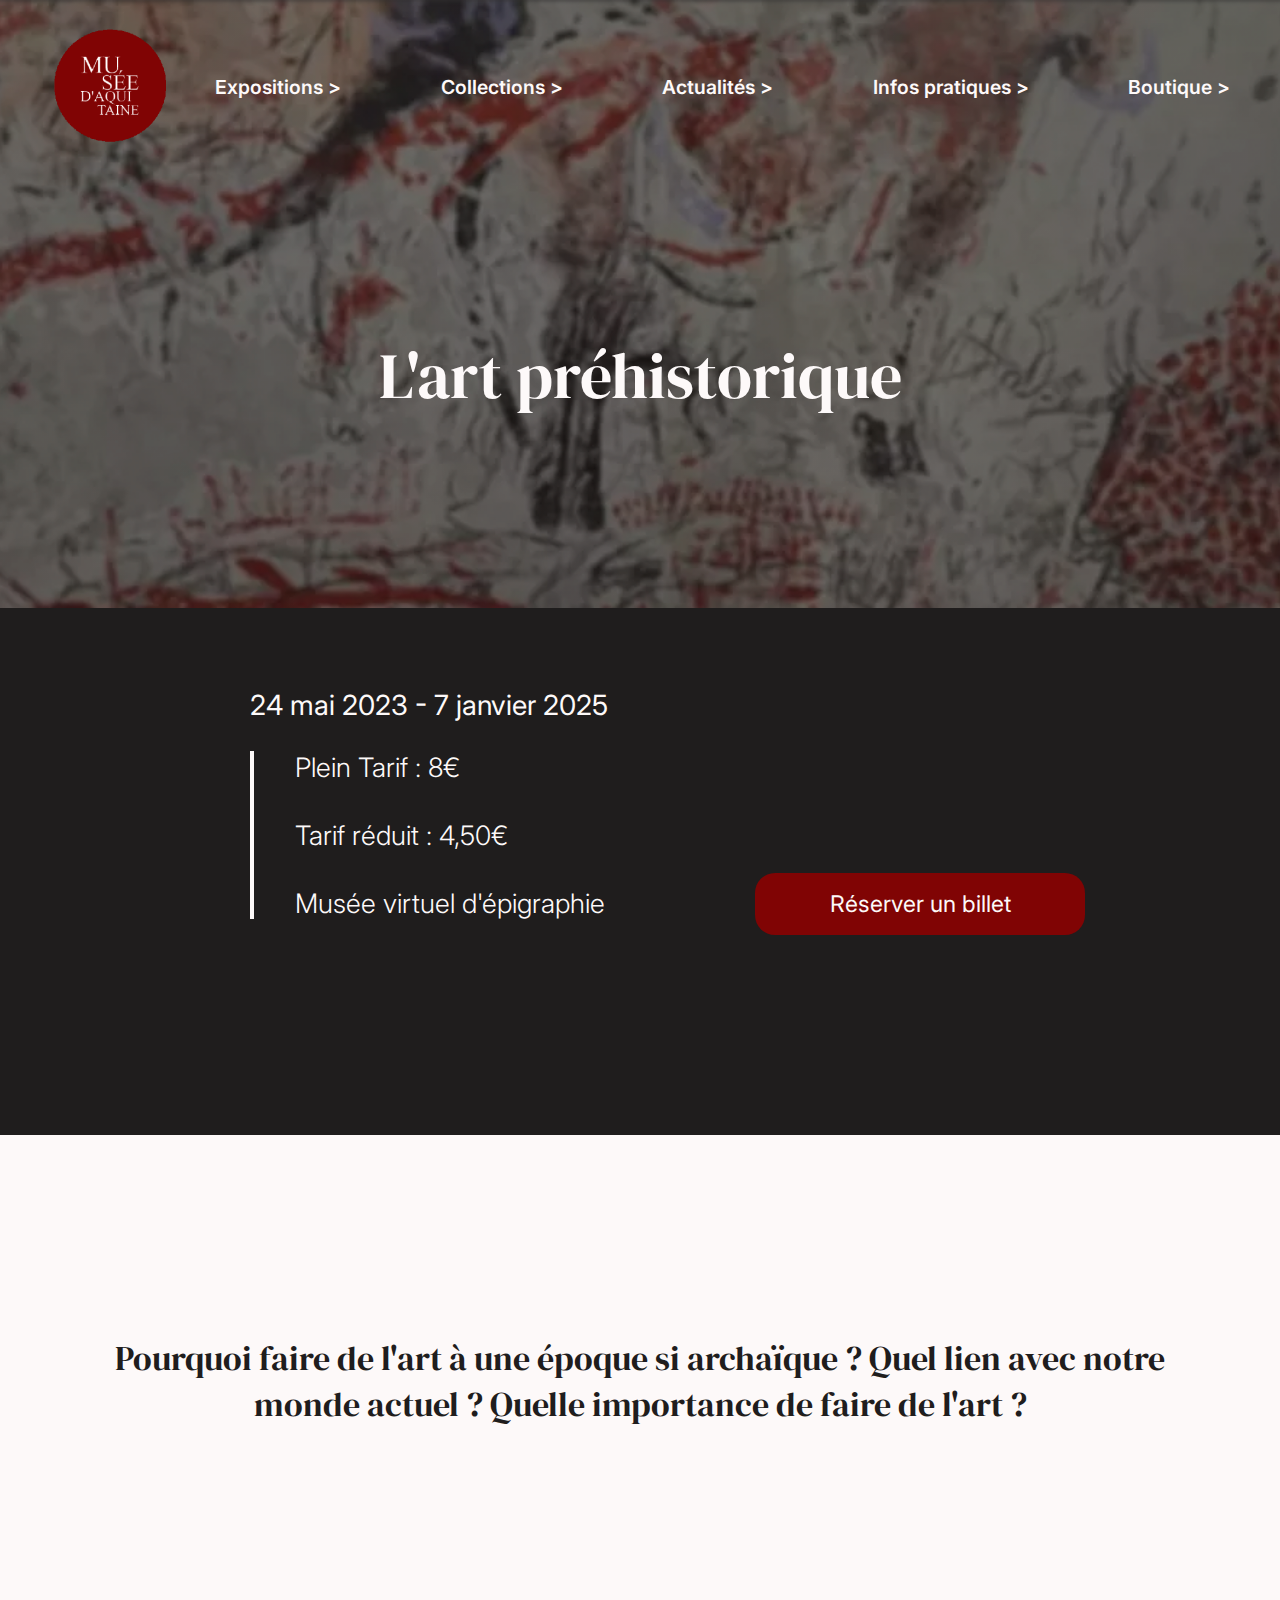
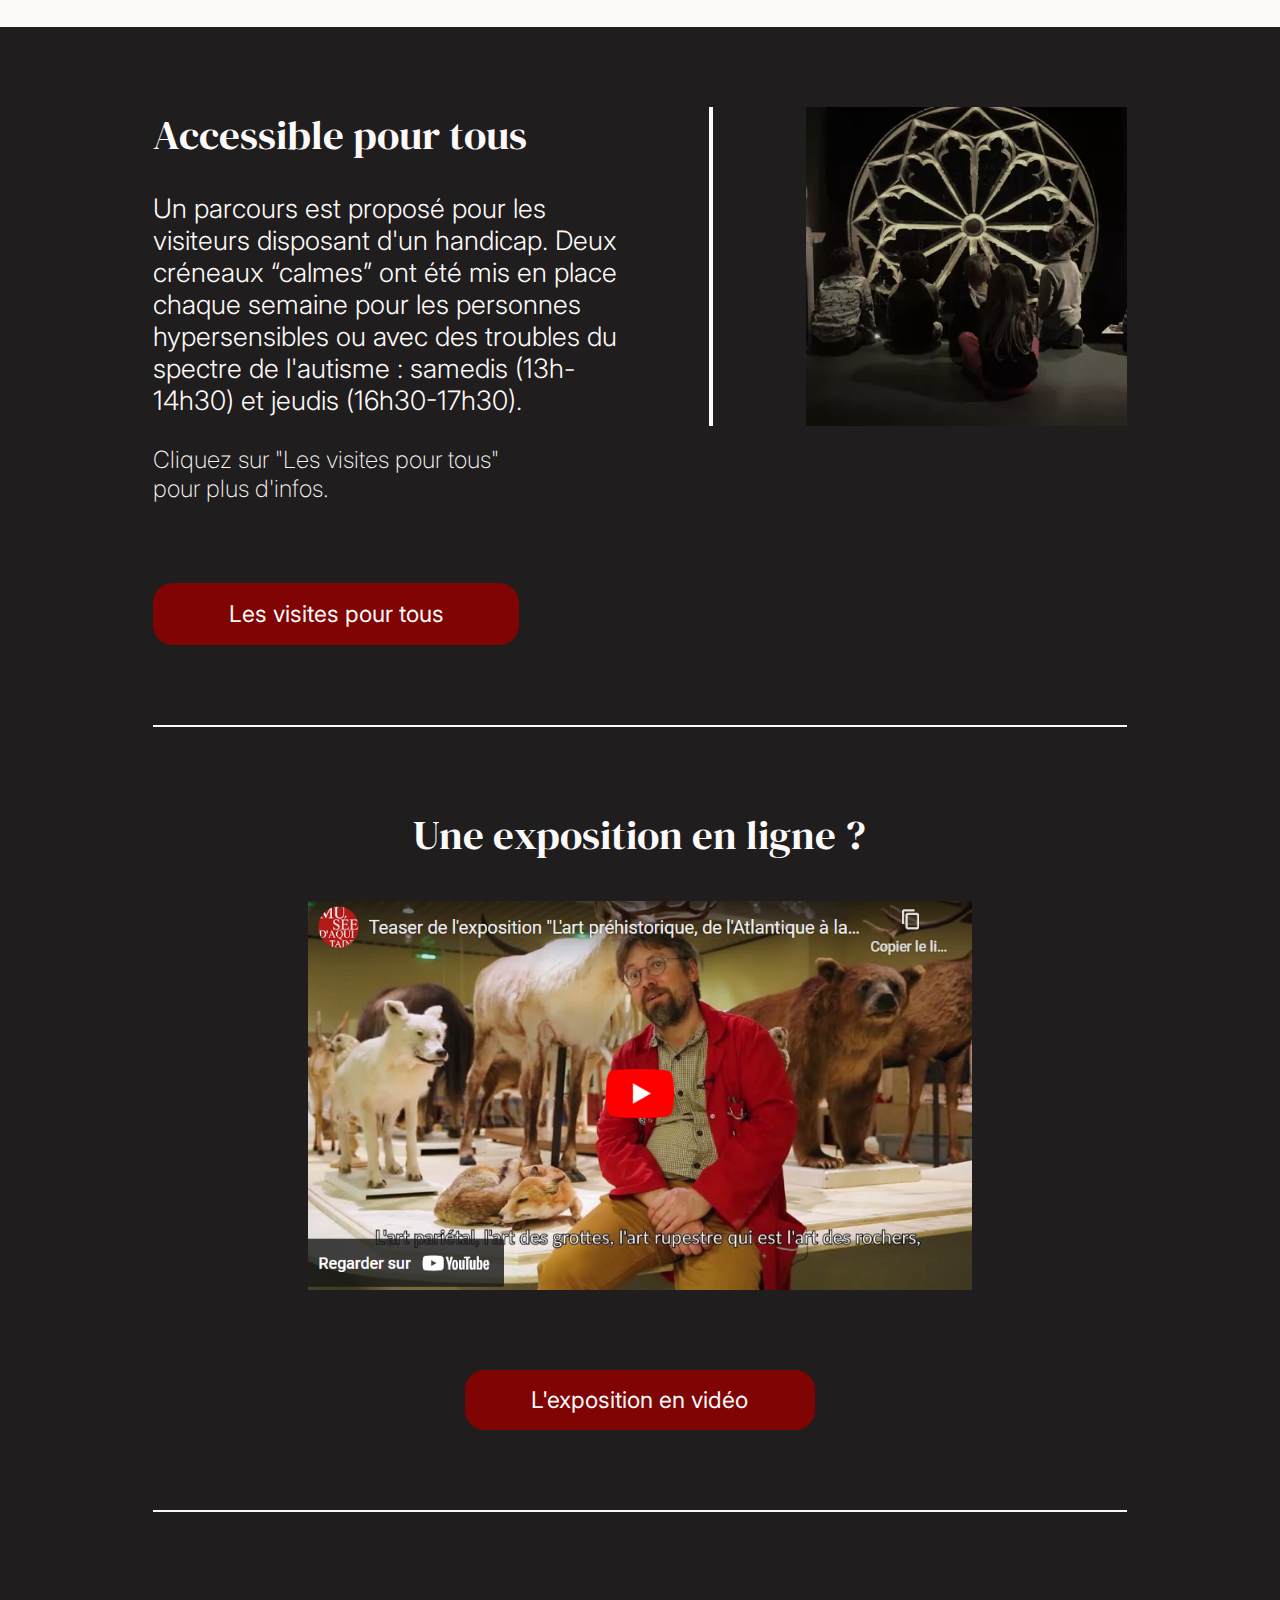
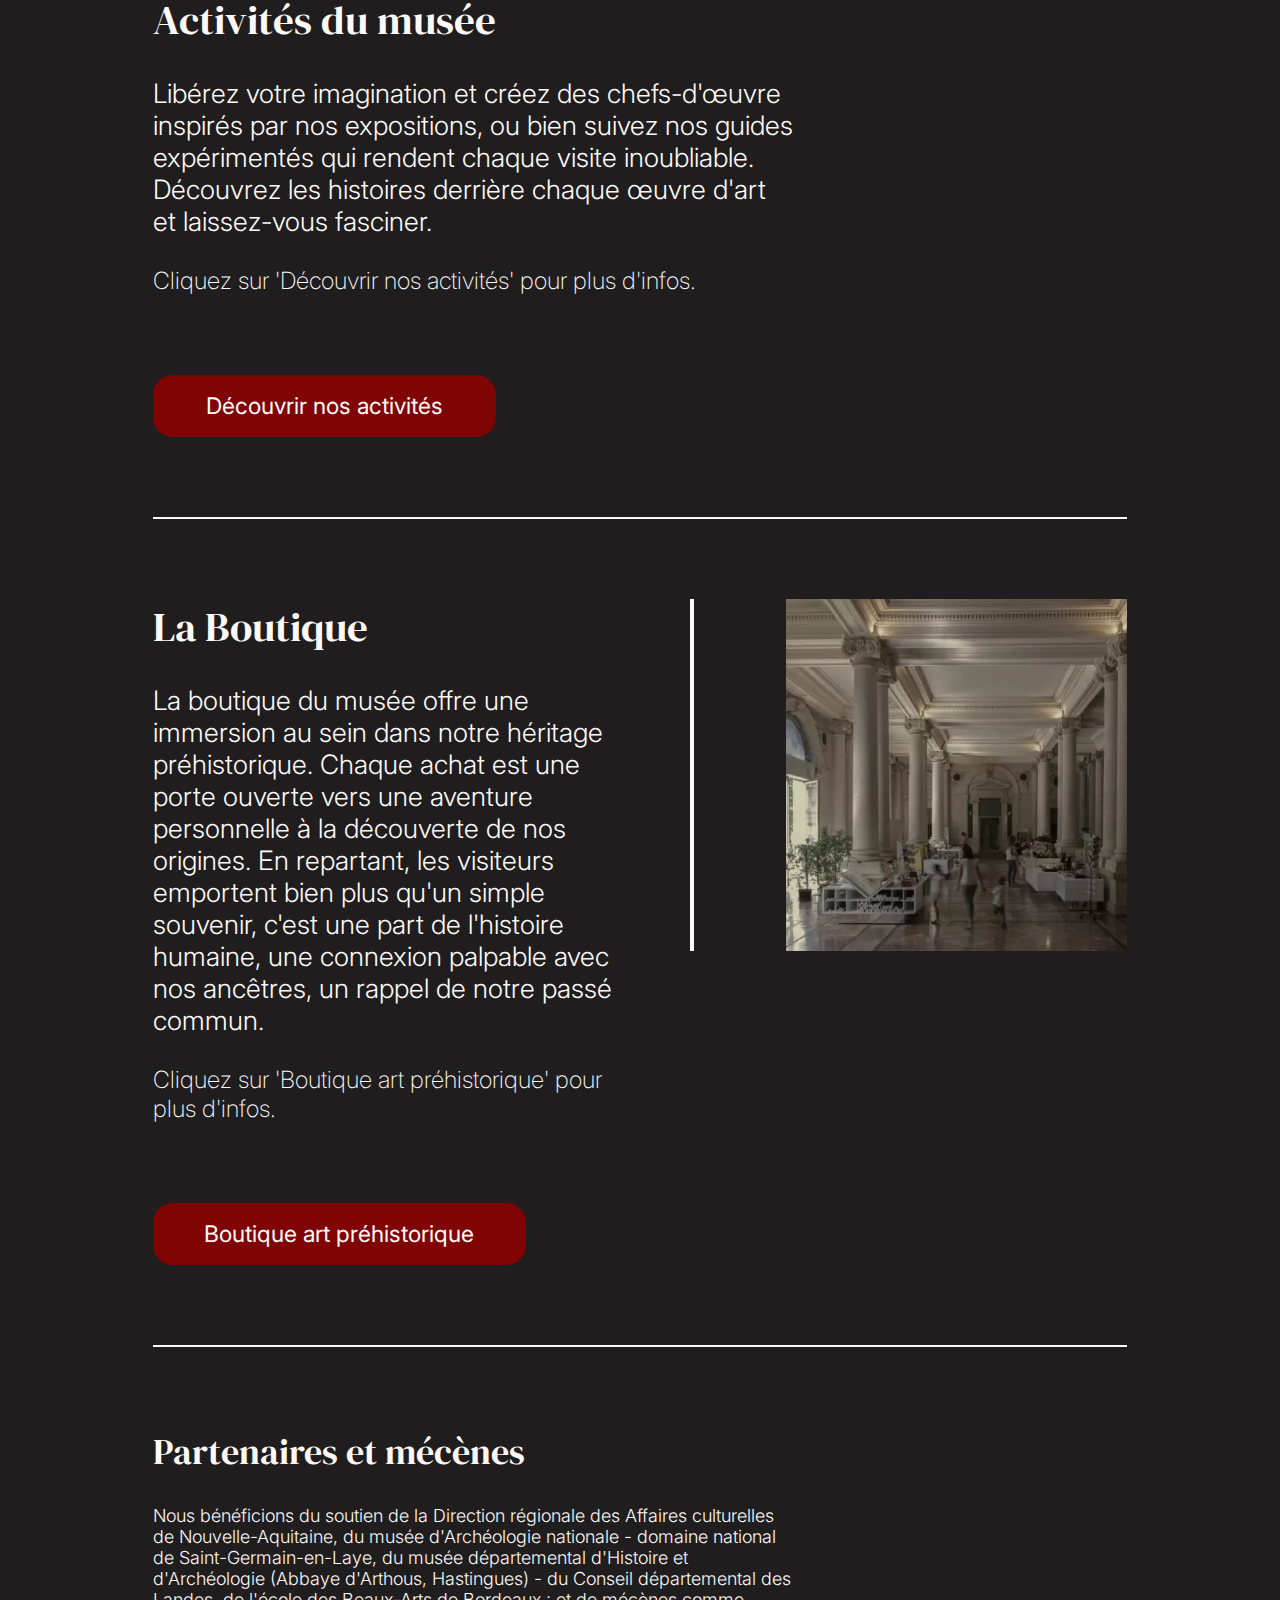
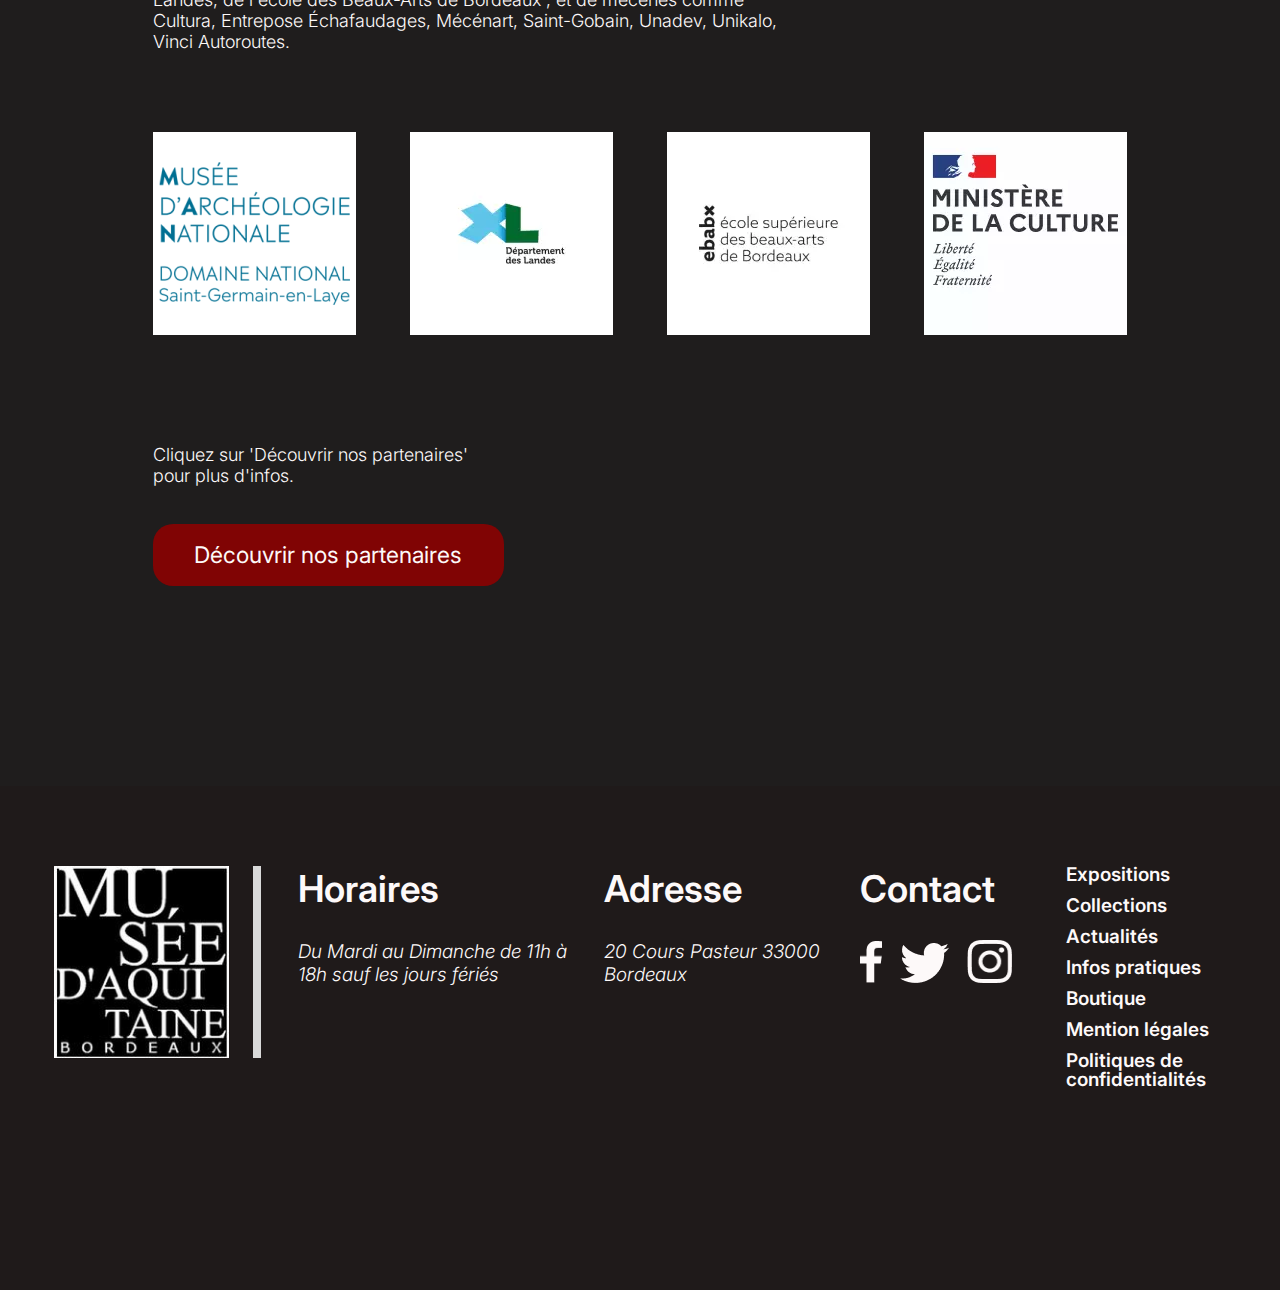
==== commit ae44436a: "TEXT RESIZING ON BOTH PAGE" ====
--- a/art-prehistorique.html
+++ b/art-prehistorique.html
@@ -1,201 +1,272 @@
 <!DOCTYPE html>
 <html lang="fr">
-<head>
-    <meta charset="UTF-8">
-    <meta name="viewport" content="width=device-width, initial-scale=1.0">
+  <head>
+    <meta charset="UTF-8" />
+    <meta name="viewport" content="width=device-width, initial-scale=1.0" />
     <title>l'Art Préhistorique</title>
     <meta
-    name="description"
-    content="Le Musée d'Aquitaine abrite une vaste collection permanente qui retrace l'histoire de la région depuis la préhistoire jusqu'à l'époque contemporaine. Les expositions couvrent une variété de thèmes, notamment l'archéologie, l'ethnographie, l'histoire industrielle, l'art et la culture. Les visiteurs peuvent explorer des objets archéologiques, des artefacts historiques, des œuvres d'art, des photographies et bien plus encore."
-  />
+      name="description"
+      content="Le Musée d'Aquitaine abrite une vaste collection permanente qui retrace l'histoire de la région depuis la préhistoire jusqu'à l'époque contemporaine. Les expositions couvrent une variété de thèmes, notamment l'archéologie, l'ethnographie, l'histoire industrielle, l'art et la culture. Les visiteurs peuvent explorer des objets archéologiques, des artefacts historiques, des œuvres d'art, des photographies et bien plus encore."
+    />
     <link rel="shortcut icon" href="./médias/logo-musee-aquitaine-bdx-1.webp" />
-    <link rel="stylesheet" href="./assets/css/reset.css">
-    <link rel="stylesheet" href="./assets/css/art-prehistorique.css">
-    <link rel="stylesheet" href="./assets/css/media-queries art-prehistorique.css">
-</head>
-<body> 
+    <link rel="stylesheet" href="./assets/css/reset.css" />
+    <link rel="stylesheet" href="./assets/css/art-prehistorique.css" />
+    <link
+      rel="stylesheet"
+      href="./assets/css/medias-queries/art-prehistorique.css"
+    />
+  </head>
+  <body>
     <header id="header">
-        <a href="#" class="logo-header">
-          <img
-            src="./médias/logo-musee-aquitaine-bdx-1.webp"
-            width="112"
-            height="113"
-            alt="logo musée d'Aquitaine"
-          />
-        </a>
-        <nav class="navbar">
+      <a href="#" class="logo-header">
+        <img
+          src="./médias/logo-musee-aquitaine-bdx-1.webp"
+          width="112"
+          height="113"
+          alt="logo musée d'Aquitaine"
+        />
+      </a>
+      <nav class="navbar">
+        <ul>
+          <li class="link">
+            <a
+              href="https://www.musee-aquitaine-bordeaux.fr/fr/article/bienvenue-dans-la-boutique"
+              class="link-nav"
+              >Expositions <span>></span></a
+            >
+          </li>
+          <li class="link">
+            <a
+              href="https://www.musee-aquitaine-bordeaux.fr/fr/histoire-du-musee-aquitaine"
+              class="link-nav"
+              >Collections <span>></span></a
+            >
+          </li>
+          <li class="link">
+            <a href="#" class="link-nav">Actualités <span>></span></a>
+          </li>
+          <li class="link">
+            <a href="#" class="link-nav">Infos pratiques <span>></span></a>
+          </li>
+          <li class="link">
+            <a
+              href="https://www.musee-aquitaine-bordeaux.fr/fr/histoire-du-musee-aquitaine"
+              class="link-nav"
+              >Boutique <span>></span>
+            </a>
+          </li>
+        </ul>
+      </nav>
+    </header>
+    <main>
+      <section class="hero">
+        <div class="container">
+          <h1>L'art préhistorique</h1>
+        </div>
+      </section>
+      <section>
+        <div class="info">
+          <h2>24 mai 2023 - 7 janvier 2025</h2>
           <ul>
-            <li class="link">
-              <a
-                href="https://www.musee-aquitaine-bordeaux.fr/fr/article/bienvenue-dans-la-boutique"
-                class="link-nav"
-                >Expositions <span>></span></a
-              >
+            <li>
+              <p>Plein Tarif : 8€</p>
             </li>
-            <li class="link">
-              <a
-                href="https://www.musee-aquitaine-bordeaux.fr/fr/histoire-du-musee-aquitaine"
-                class="link-nav"
-                >Collections <span>></span></a
-              >
+            <li>
+              <p>Tarif réduit : 4,50€</p>
             </li>
-            <li class="link">
-              <a href="#" class="link-nav">Actualités <span>></span></a>
-            </li>
-            <li class="link">
-              <a href="#" class="link-nav">Infos pratiques <span>></span></a>
-            </li>
-            <li class="link">
-              <a
-                href="https://www.musee-aquitaine-bordeaux.fr/fr/histoire-du-musee-aquitaine"
-                class="link-nav"
-                >Boutique <span>></span>
-              </a>
+            <li>
+              <p>Musée virtuel d'épigraphie</p>
             </li>
           </ul>
-        </nav>
-      </header>
-    <main>
-        <section class="hero">
-            <div class="container">
-                <h1>L'art préhistorique</h1>
-            </div>
-        </section>
-        <section>
-            <div class="info">
-                <h2>24 mai 2023 - 7 janvier 2025</h2>
-                <ul>
-                    <li>
-                        <p>Plein Tarif : 8€</p>
-                    </li>
-                    <li>
-                        <p>Tarif réduit : 4,50€</p>
-                    </li>
-                    <li>
-                        <p>Musée virtuel d'épigraphie</p>
-                    </li>
-                </ul>
-                <a href="#" class="info-button"> 
-                    <button>Réserver un billet</button>
-                </a>
-            </div>
-        </section>
-        <section class="quote">
-            <h2>Pourquoi faire de l'art à une époque si archaïque ? Quel lien avec notre monde actuel ? Quelle importance de faire de l'art ? </h2>
-        </section>
-
-
-        <section class="art-prehistorique ">
-            <div class="access container">
-                <div class="access-info ">
-                    <h2>Accessible pour tous</h2>
-                    <p>Un parcours est proposé pour les visiteurs disposant d'un handicap. Deux créneaux “calmes” ont été mis en place chaque semaine pour les personnes hypersensibles ou avec des troubles du spectre de l'autisme : samedis (13h-14h30) et jeudis (16h30-17h30).</p>
-                    <p class="meta">Cliquez sur "Les visites pour tous" <br> pour plus d'infos.</p>
-                    <a href="#" class="access-button">
-                      <button >Les visites pour tous</button>
-                    </a>
-                </div>
-                <img src="./médias/art préhistorique/img accessible page expo.webp" alt="rosace du musée d'aquitaine">
-            </div>
-        
-
-            <div class="expo-online container player-iframe">
-                <h2>Une exposition en ligne ?</h2>
-                <img src="./médias/art préhistorique/image-vidéo-api-ytb.webp" class="imgvideo" alt="image lancement vidéo expo">
-                <iframe width="560" height="315" data-src="https://www.youtube.com/embed/Ek4meLn4yL0?si=7dPKJOTauHaaseX-?autoplay=1" title="YouTube video player" frameborder="0" allow="autoplay" allowfullscreen></iframe>
-                <a href="https://www.youtube.com/embed/Ek4meLn4yL0?si=7dPKJOTauHaaseX-?autoplay=1" target="_blank" class="expo-button">
-                  <button>L'exposition en vidéo</button>
-                </a>
-            </div>
-        
-
-            <div class="activity container">
-                <h2>Activités du musée</h2>
-                <p>Libérez votre imagination et créez des chefs-d'œuvre inspirés par nos expositions, ou bien suivez nos guides expérimentés qui rendent chaque visite inoubliable. Découvrez les histoires derrière chaque œuvre d'art et laissez-vous fasciner.</p>
-                <p class="meta">Cliquez sur 'Découvrir nos activités' pour plus d'infos.</p>
-                <a href="#" class="activity-button">
-                  <button>Découvrir nos activités</button>
-                </a>
-            </div>
-        
-
-            <div class="shop container">
-                <div class="shop-info">
-                    <h2>La Boutique</h2>
-                    <p>La boutique du musée offre une immersion au sein dans notre héritage préhistorique. Chaque achat est une porte ouverte vers une aventure personnelle à la découverte de nos origines. En repartant, les visiteurs emportent bien plus qu'un simple souvenir, c'est une part de l'histoire humaine, une connexion palpable avec nos ancêtres, un rappel de notre passé commun. </p>
-                    <p class="meta">Cliquez sur 'Boutique art préhistorique' pour plus d'infos. </p>
-                    <a href="#" class="shop-button">
-                      <button >Boutique art préhistorique</button>
-                    </a>
-                </div>
-                <img src="./médias/art préhistorique/image shop.webp" alt="boutique musée d'aquitaine">
-            </div>
-        
-            <div class="partner container">
-                <h2>Partenaires et mécènes</h2>
-                <p>Nous bénéficions du soutien de la Direction régionale des Affaires culturelles de Nouvelle-Aquitaine, du musée d'Archéologie nationale - domaine national de Saint-Germain-en-Laye, du musée départemental d'Histoire et d'Archéologie (Abbaye d'Arthous, Hastingues) - du Conseil départemental des Landes, de l'école des Beaux-Arts de Bordeaux ; et de mécènes comme Cultura, Entrepose Échafaudages, Mécénart, Saint-Gobain, Unadev, Unikalo, Vinci Autoroutes. </p>
-                <div class="partner-logo">
-                    <img src="./médias/art préhistorique/logo musée archéologie nationale.webp" alt="logo du musée d'archéologie nationale">
-                    <img src="./médias/art préhistorique/logo les landes.webp" alt="logo département des landes">
-                    <img src="./médias/art préhistorique/logo ebabx.webp" alt="logo ebabx">
-                    <img src="./médias/art préhistorique/logo ministère culture.webp" alt="logo ministère de la culture">
-                </div>
-                
-                <p class="partner-meta">Cliquez sur 'Découvrir nos partenaires' <br> pour plus d'infos.</p>
-                <a href="#" class="partner-button">
-                  <button>Découvrir nos partenaires</button>
-                </a>
-            </div>
-        </section>
+          <a href="#" class="info-button">
+            <button>Réserver un billet</button>
+          </a>
+        </div>
+      </section>
+      <section class="quote">
+        <p>
+          Pourquoi faire de l'art à une époque si archaïque ? Quel lien avec
+          notre monde actuel ? Quelle importance de faire de l'art ?
+        </p>
+      </section>
+
+      <section class="art-prehistorique">
+        <div class="access container">
+          <div class="access-info">
+            <h2>Accessible pour tous</h2>
+            <p>
+              Un parcours est proposé pour les visiteurs disposant d'un
+              handicap. Deux créneaux “calmes” ont été mis en place chaque
+              semaine pour les personnes hypersensibles ou avec des troubles du
+              spectre de l'autisme : samedis (13h-14h30) et jeudis
+              (16h30-17h30).
+            </p>
+            <p class="meta">
+              Cliquez sur "Les visites pour tous" <br />
+              pour plus d'infos.
+            </p>
+            <a href="#" class="access-button">
+              <button>Les visites pour tous</button>
+            </a>
+          </div>
+          <img
+            src="./médias/art préhistorique/img accessible page expo.webp"
+            alt="rosace du musée d'aquitaine"
+          />
+        </div>
+
+        <div class="expo-online container player-iframe">
+          <h2>Une exposition en ligne ?</h2>
+          <img
+            src="./médias/art préhistorique/image-vidéo-api-ytb.webp"
+            class="imgvideo"
+            alt="image lancement vidéo expo"
+          />
+          <iframe
+            width="560"
+            height="315"
+            data-src="https://www.youtube.com/embed/Ek4meLn4yL0?si=7dPKJOTauHaaseX-?autoplay=1"
+            title="YouTube video player"
+            frameborder="0"
+            allow="autoplay"
+            allowfullscreen
+          ></iframe>
+          <a
+            href="https://www.youtube.com/embed/Ek4meLn4yL0?si=7dPKJOTauHaaseX-?autoplay=1"
+            target="_blank"
+            class="expo-button"
+          >
+            <button>L'exposition en vidéo</button>
+          </a>
+        </div>
+
+        <div class="activity container">
+          <h2>Activités du musée</h2>
+          <p>
+            Libérez votre imagination et créez des chefs-d'œuvre inspirés par
+            nos expositions, ou bien suivez nos guides expérimentés qui rendent
+            chaque visite inoubliable. Découvrez les histoires derrière chaque
+            œuvre d'art et laissez-vous fasciner.
+          </p>
+          <p class="meta">
+            Cliquez sur 'Découvrir nos activités' pour plus d'infos.
+          </p>
+          <a href="#" class="activity-button">
+            <button>Découvrir nos activités</button>
+          </a>
+        </div>
+
+        <div class="shop container">
+          <div class="shop-info">
+            <h2>La Boutique</h2>
+            <p>
+              La boutique du musée offre une immersion au sein dans notre
+              héritage préhistorique. Chaque achat est une porte ouverte vers
+              une aventure personnelle à la découverte de nos origines. En
+              repartant, les visiteurs emportent bien plus qu'un simple
+              souvenir, c'est une part de l'histoire humaine, une connexion
+              palpable avec nos ancêtres, un rappel de notre passé commun.
+            </p>
+            <p class="meta">
+              Cliquez sur 'Boutique art préhistorique' pour plus d'infos.
+            </p>
+            <a href="#" class="shop-button">
+              <button>Boutique art préhistorique</button>
+            </a>
+          </div>
+          <img
+            src="./médias/art préhistorique/image shop.webp"
+            alt="boutique musée d'aquitaine"
+          />
+        </div>
+
+        <div class="partner container">
+          <h2>Partenaires et mécènes</h2>
+          <p>
+            Nous bénéficions du soutien de la Direction régionale des Affaires
+            culturelles de Nouvelle-Aquitaine, du musée d'Archéologie nationale
+            - domaine national de Saint-Germain-en-Laye, du musée départemental
+            d'Histoire et d'Archéologie (Abbaye d'Arthous, Hastingues) - du
+            Conseil départemental des Landes, de l'école des Beaux-Arts de
+            Bordeaux ; et de mécènes comme Cultura, Entrepose Échafaudages,
+            Mécénart, Saint-Gobain, Unadev, Unikalo, Vinci Autoroutes.
+          </p>
+          <div class="partner-logo">
+            <img
+              src="./médias/art préhistorique/logo musée archéologie nationale.webp"
+              alt="logo du musée d'archéologie nationale"
+            />
+            <img
+              src="./médias/art préhistorique/logo les landes.webp"
+              alt="logo département des landes"
+            />
+            <img
+              src="./médias/art préhistorique/logo ebabx.webp"
+              alt="logo ebabx"
+            />
+            <img
+              src="./médias/art préhistorique/logo ministère culture.webp"
+              alt="logo ministère de la culture"
+            />
+          </div>
+
+          <p class="partner-meta">
+            Cliquez sur 'Découvrir nos partenaires' <br />
+            pour plus d'infos.
+          </p>
+          <a href="#" class="partner-button">
+            <button>Découvrir nos partenaires</button>
+          </a>
+        </div>
+      </section>
     </main>
     <footer>
-        <div class="logo-footer">
-          <a href="./index.html">
-            <img
-              alt="musée logo d'Aquitaine 2" id="logo-footer"
-            />
-          </a>
-        </div>
-        <article class="planning">
-          <h3>Horaires</h3>
-          <p>Du Mardi au Dimanche de 11h à 18h sauf les jours fériés</p>
-        </article>
-        <article class="adress">
-          <h3>Adresse</h3>
-          <p>20 Cours Pasteur 33000 Bordeaux</p>
-        </article>
-        <article class="contact">
-          <h3>Contact</h3>
-          <div>
-            <a href="https://www.facebook.com/musee.aquitaine/" class="logofb"
-              ><img src="./médias/facebook.png" alt="logo facebook"
-            /></a>
-            <a href="https://twitter.com/MuseeAquitaine" class="logotwitter"
-              ><img src="./médias/Twitter.png" alt="logo twitter"
-            /></a>
-            <a href="https://www.instagram.com/musee_aquitaine/" class="logoinsta"
-              ><img src="./médias/insta.png" alt="logo instagram"
-            /></a>
-          </div>
-        </article>
-        <nav>
-          <a
-            href="https://www.musee-aquitaine-bordeaux.fr/fr/article/bienvenue-dans-la-boutique"
-            >Expositions</a
-          >
-          <a
-            href="https://www.musee-aquitaine-bordeaux.fr/fr/histoire-du-musee-aquitaine"
-            >Collections</a
-          >
-          <a href="#">Actualités</a>
-          <a href="#">Infos pratiques</a>
-          <a
-            href="https://www.musee-aquitaine-bordeaux.fr/fr/histoire-du-musee-aquitaine"
-            >Boutique</a
-          >
-          <a href="#">Mention légales</a>
-          <a href="#">Politiques de confidentialités</a>
-        </nav>
-      </footer>
+      <div class="logo-footer">
+        <a href="./index.html">
+          <img alt="musée logo d'Aquitaine 2" id="logo-footer" />
+        </a>
+      </div>
+      <article class="planning">
+        <h3>Horaires</h3>
+        <p>Du Mardi au Dimanche de 11h à 18h sauf les jours fériés</p>
+      </article>
+      <article class="adress">
+        <h3>Adresse</h3>
+        <p>20 Cours Pasteur 33000 Bordeaux</p>
+      </article>
+      <article class="contact">
+        <h3>Contact</h3>
+        <div>
+          <a href="https://www.facebook.com/musee.aquitaine/" class="logofb"
+            ><img src="./médias/facebook.png" alt="logo facebook"
+          /></a>
+          <a href="https://twitter.com/MuseeAquitaine" class="logotwitter"
+            ><img src="./médias/Twitter.png" alt="logo twitter"
+          /></a>
+          <a href="https://www.instagram.com/musee_aquitaine/" class="logoinsta"
+            ><img src="./médias/insta.png" alt="logo instagram"
+          /></a>
+        </div>
+      </article>
+      <nav>
+        <a
+          href="https://www.musee-aquitaine-bordeaux.fr/fr/article/bienvenue-dans-la-boutique"
+          >Expositions</a
+        >
+        <a
+          href="https://www.musee-aquitaine-bordeaux.fr/fr/histoire-du-musee-aquitaine"
+          >Collections</a
+        >
+        <a href="#">Actualités</a>
+        <a href="#">Infos pratiques</a>
+        <a
+          href="https://www.musee-aquitaine-bordeaux.fr/fr/histoire-du-musee-aquitaine"
+          >Boutique</a
+        >
+        <a href="#">Mention légales</a>
+        <a href="#">Politiques de confidentialités</a>
+      </nav>
+    </footer>
     <script src="./assets/js/art-prehistorique.js"></script>
-</body>+  </body>
+</html>
--- a/assets/css/art-prehistorique.css
+++ b/assets/css/art-prehistorique.css
@@ -3,467 +3,467 @@
 /* COLORS : blanc texte et fond : #FDF9F9 , fond noir : #1F1D1D, fond footer : #1F1A1A , rouge bdx : #800404*/
 
 html {
-    scroll-behavior: smooth;
+  scroll-behavior: smooth;
 }
 
 body {
-    background-color: #FDF9F9;
-    color: #FDF9F9;
-    font-family: "Inter", "Dm Serif Display";
-    overflow-x: hidden;
-    user-select: none;
+  background-color: #fdf9f9;
+  color: #fdf9f9;
+  font-family: "Inter", "Dm Serif Display";
+  overflow-x: hidden;
+  user-select: none;
 }
 
 button {
-    color: #FDF9F9;
-    font-family: 'Inter', sans-serif;
-    font-size: calc(14px + 0.7vw);
-    border-radius: 20px;
-    background: #800404;
-    cursor: pointer;
-    border: none;
-    padding: 0;
+  color: #fdf9f9;
+  font-family: "Inter", sans-serif;
+  font-size: calc(14px + 0.7vw);
+  border-radius: 20px;
+  background: #800404;
+  cursor: pointer;
+  border: none;
+  padding: 0;
 }
 
 button:hover {
-    scale: 1.02;
-    background: #980a0a;
-    color: #ffffff;
-    transition: 0.2s ease-in-out;
-}
-
-.container{
-    max-width: 1440px;
-    width: 100%;
-    margin: 0 auto;
+  scale: 1.02;
+  background: #980a0a;
+  color: #ffffff;
+  transition: 0.2s ease-in-out;
+}
+
+.container {
+  max-width: 1440px;
+  width: 100%;
+  margin: 0 auto;
 }
 
 li {
-    list-style: none;
+  list-style: none;
 }
 
 a {
-    color: #FDF9F9;
-    text-decoration: none;
+  color: #fdf9f9;
+  text-decoration: none;
 }
 
 /* ************************ HEADER ************************************/
 
 header {
-    position: relative;
-    margin-left: 4.2%;
-    margin-top: 29px;
-    display: flex;
-    justify-content: space-between;
-    align-items: center;
-    z-index: 1;
+  position: relative;
+  margin-left: 4.2%;
+  margin-top: 29px;
+  display: flex;
+  justify-content: space-between;
+  align-items: center;
+  z-index: 1;
 }
 
 .navbar {
-    width: 100%;
+  width: 100%;
 }
 .navbar ul {
-    display: flex;
-    justify-content: space-around;
+  display: flex;
+  justify-content: space-around;
 }
 
 .link-nav {
-    color: #FDF9F9;
-    font-size: calc(12px + 0.58vw);
-    font-weight: 600;
-    line-height: normal;
+  color: #fdf9f9;
+  font-size: calc(12px + 0.58vw);
+  font-weight: 600;
+  line-height: normal;
 }
 
 .link span {
-    display: inline-block;
+  display: inline-block;
 }
 
 .link-nav:hover span {
-    transform: rotate(90deg);
-    transition: 0.3s ease-out;
+  transform: rotate(90deg);
+  transition: 0.3s ease-out;
 }
 
 /* *********************** HERO ****************************/
 .hero {
-    overflow: hidden;
+  overflow: hidden;
 }
 .hero::before {
-    content: "";
-    position: absolute;
-    display: block;
-    top: 0;
-    left: 0;
-    width: 100%;
-    height: 100%;
-    z-index: -1;
-    background: linear-gradient(0deg, rgba(0, 0, 0, 0.20) 0%, rgba(0, 0, 0, 0.20) 100%), url("/médias/art\ préhistorique/l_art préhistorique bg header.webp"),rgb(0, 0, 0,0.75) 50%;
-    background-repeat: no-repeat;
-    background-size: cover;
-    background-position: center;
-}
-
+  content: "";
+  position: absolute;
+  display: block;
+  top: 0;
+  left: 0;
+  width: 100%;
+  height: 100%;
+  z-index: -1;
+  background: linear-gradient(
+      0deg,
+      rgba(0, 0, 0, 0.2) 0%,
+      rgba(0, 0, 0, 0.2) 100%
+    ),
+    url("/médias/art\ préhistorique/l_art préhistorique bg header.webp"),
+    rgb(0, 0, 0, 0.75) 50%;
+  background-repeat: no-repeat;
+  background-size: cover;
+  background-position: center;
+}
 
 h1 {
-    margin: 0 auto;
-    max-width: 80%;
-    padding-top: 200px;
-    padding-bottom: 200px;
-    text-align: center;
-    font-family: 'DM Serif Display', serif;
-    font-size: calc(35px + 3vw);
-}
-
+  margin: 0 auto;
+  max-width: 80%;
+  padding-top: 200px;
+  padding-bottom: 200px;
+  text-align: center;
+  font-family: "DM Serif Display", serif;
+  font-size: calc(32px + 2.5vw);
+}
 
 /* ************************************ INFO************************************ */
 .info {
-    width: 100%;
-    background-color: #1F1D1D;
-    padding-bottom: 200px;
+  width: 100%;
+  background-color: #1f1d1d;
+  padding-bottom: 200px;
 }
 
 .info h2 {
-    margin-left: 19.5%;
-    font-family: 'Inter', sans-serif;
-    font-size: calc(15px + 1vw);
-    line-height: normal;
-    padding-top: 80px;
-    margin-bottom: 29px;
+  margin-left: 19.5%;
+  font-family: "Inter", sans-serif;
+  font-size: calc(15px + 1vw);
+  line-height: normal;
+  padding-top: 80px;
+  margin-bottom: 29px;
 }
 
 .info ul {
-    margin-left: 19.5%;
-    border-left: 4px solid #FDF9F9;
+  margin-left: 19.5%;
+  border-left: 4px solid #fdf9f9;
 }
 .info p {
-    margin-bottom: 36px;
-    padding-left: 41px;
-    font-family: 'Inter', sans-serif;
-    font-size: calc(14px + 1vw);
-    font-weight: 300;
-    line-height: normal;
+  margin-bottom: 36px;
+  padding-left: 41px;
+  font-family: "Inter", sans-serif;
+  font-size: calc(14px + 1vw);
+  font-weight: 300;
+  line-height: normal;
 }
 
 .info-button {
-    width: 25.8%;
-    min-width: 205px;
-    height: 62px;
-    display: block;
-    margin: -82px 0 0 59% ;
+  width: 25.8%;
+  min-width: 205px;
+  height: 62px;
+  display: block;
+  margin: -82px 0 0 59%;
 }
 
 .info-button button {
-    width: 100%;
-    height: 100%;
+  width: 100%;
+  height: 100%;
 }
 
 /* *********************** Quote ************************************ */
 
 .quote {
-    width: 84.4%;
-    margin: 0 auto;
-    padding: 200px 0 ;
-}
-
-.quote h2 {
-    color: #1F1D1D;
-    text-align: center;
-    font-family: 'DM Serif Display', serif;
-    font-size: calc(15px + 1.5vw);
-    line-height: normal;
+  width: 84.4%;
+  margin: 0 auto;
+  padding: 200px 0;
+}
+
+.quote p {
+  color: #1f1d1d;
+  text-align: center;
+  font-family: "DM Serif Display", serif;
+  font-size: calc(15px + 1.5vw);
+  line-height: normal;
 }
 
 /* **************************ART PREHISTORIQUE*************************** */
 
 .art-prehistorique {
-    background-color: #1F1D1D;
+  background-color: #1f1d1d;
 }
 
 .art-prehistorique h2 {
-    color: #FDF9F9;
-    font-family: 'DM Serif Display', serif;
-    font-size: calc(15px + 2vw);
-    line-height: normal;
+  color: #fdf9f9;
+  font-family: "DM Serif Display", serif;
+  font-size: calc(15px + 2vw);
+  line-height: normal;
 }
 
 .art-prehistorique p {
-    max-width: 50.2vw;
-    font-family: 'Inter', sans-serif;
-    font-size: calc(14px + 1vw);
-    font-weight: 300;
-    line-height: normal;
-    padding-top: 29px;
+  max-width: 50.2vw;
+  font-family: "Inter", sans-serif;
+  font-size: calc(14px + 1vw);
+  font-weight: 300;
+  line-height: normal;
+  padding-top: 29px;
 }
 
 .art-prehistorique .meta {
-    font-size: calc(11px + 1vw);
-    font-weight: 200 ;
-    padding-bottom: 80px ;
+  font-size: calc(11px + 1vw);
+  font-weight: 200;
+  padding-bottom: 80px;
 }
 
 /* *********************** ACCESS ************************************ */
 .access {
-    width: 76.1% ;
-    padding-top: 80px;
-    display: flex;
-    border-bottom: 2px solid #FDF9F9;
-    justify-content: space-between;
+  width: 76.1%;
+  padding-top: 80px;
+  display: flex;
+  border-bottom: 2px solid #fdf9f9;
+  justify-content: space-between;
 }
 
 .access-info {
-    width: 50%;
+  width: 50%;
 }
 
 .access-button {
-    display: block;
-    width: 75.21%;
-    min-width: 260px;
-    height: 62px;
-    margin-bottom: 80px;
+  display: block;
+  width: 75.21%;
+  min-width: 260px;
+  height: 62px;
+  margin-bottom: 80px;
 }
 
 .access-button button {
-    width: 100%;
-    height: 100%;
+  width: 100%;
+  height: 100%;
 }
 
 .access img {
-    width: 33%;
-    height: 20%;
-    margin-left: 54px;
-    padding-left: 9.5%;
-    border-left: 4px solid #FDF9F9;
-}
-
+  width: 33%;
+  height: 20%;
+  margin-left: 54px;
+  padding-left: 9.5%;
+  border-left: 4px solid #fdf9f9;
+}
 
 /* ***********************EXPO ONLINE********************* */
 .expo-online {
-    width: 76.1% ;
-    display: flex;
-    align-items: center;
-    flex-direction: column;
-    border-bottom: 2px solid #FDF9F9;
+  width: 76.1%;
+  display: flex;
+  align-items: center;
+  flex-direction: column;
+  border-bottom: 2px solid #fdf9f9;
 }
 
 .expo-online h2 {
-    margin-top: 80px;
-    margin-bottom: 38px;
+  margin-top: 80px;
+  margin-bottom: 38px;
 }
 
 .expo-online img {
-    width: 664px;
-    height: 389px;
-    margin-bottom: 80px;
-    background: #241010;
+  width: 664px;
+  height: 389px;
+  margin-bottom: 80px;
+  background: #241010;
 }
 
 .expo-online iframe {
-    display: none;
-    width: 664px;
-    height: 389px;
-    margin-bottom: 80px;
-    background: #241010;
+  display: none;
+  width: 664px;
+  height: 389px;
+  margin-bottom: 80px;
+  background: #241010;
 }
 
 .expo-button {
-    width: 36%;
-    min-width: 250px;
-    height: 60px;
-    margin-bottom: 80px;
+  width: 36%;
+  min-width: 250px;
+  height: 60px;
+  margin-bottom: 80px;
 }
 
 .expo-online button {
-    width:100%;
-    height:100%;
+  width: 100%;
+  height: 100%;
 }
 
 /* *****************ACTIVITY********************* */
 
 .activity {
-    width: 76.1%;
-    padding-top: 80px;
-    border-bottom: 2px solid #FDF9F9;
+  width: 76.1%;
+  padding-top: 80px;
+  border-bottom: 2px solid #fdf9f9;
 }
 
 .activity-button {
-    display: block;
-    margin-bottom: 80px;
-    width: 35.2%;
-    min-width: 240px;
-    height: 62px;
+  display: block;
+  margin-bottom: 80px;
+  width: 35.2%;
+  min-width: 240px;
+  height: 62px;
 }
 
 .activity-button button {
-    width: 100%;
-    height: 100%;
-}
-
+  width: 100%;
+  height: 100%;
+}
 
 /* ******************SHOP********************** */
 
 .shop {
-    width: 76.1% ;
-    padding-top: 80px;
-    display: flex;
-    border-bottom: 2px solid #FDF9F9;
-    justify-content: space-between;
+  width: 76.1%;
+  padding-top: 80px;
+  display: flex;
+  border-bottom: 2px solid #fdf9f9;
+  justify-content: space-between;
 }
 
 .shop-button {
-    display: block;
-    min-width: 290px;
-    width: 77.3%;
-    height: 62px;
-    margin-bottom: 80px;
+  display: block;
+  min-width: 290px;
+  width: 77.3%;
+  height: 62px;
+  margin-bottom: 80px;
 }
 
 .shop-button button {
-    width: 100%;
-    height: 100%;
+  width: 100%;
+  height: 100%;
 }
 
 .shop img {
-    width: 35%;
-    height: 20%;
-    margin-left: 54px;
-    padding-left: 9.5%;
-    border-left: 4px solid #FDF9F9;
+  width: 35%;
+  height: 20%;
+  margin-left: 54px;
+  padding-left: 9.5%;
+  border-left: 4px solid #fdf9f9;
 }
 
 /* ******************PARTNER********************** */
 
 .partner {
-    width: 76.1% ;
-    padding-top: 80px;
-    padding-bottom: 200px;
+  width: 76.1%;
+  padding-top: 80px;
+  padding-bottom: 200px;
 }
 
 .partner h2 {
-    font-size: calc(10px + 2vw);
+  font-size: calc(10px + 2vw);
 }
 
 .partner p {
-    font-family: 'Inter', sans-serif;
-    font-size: 18px;
+  font-family: "Inter", sans-serif;
+  font-size: 18px;
 }
 
 .partner-logo {
-    display: flex;
-    margin: 80px 0;
-    justify-content: space-between;
-    flex-wrap: wrap;
-    gap: 29px;
+  display: flex;
+  margin: 80px 0;
+  justify-content: space-between;
+  flex-wrap: wrap;
+  gap: 29px;
 }
 .partner-logo img {
-    width: 203px;
-    height: 203px;
+  width: 203px;
+  height: 203px;
 }
 
 .partner-meta {
-    padding-bottom: 38px;
+  padding-bottom: 38px;
 }
 
 .partner-button {
-    display: block;
-    min-width: 265px;
-    width: 36%;
-    height: 62px;
+  display: block;
+  min-width: 265px;
+  width: 36%;
+  height: 62px;
 }
 
 .partner-button button {
-    width: 100%;
-    height: 100%;
-}
-
+  width: 100%;
+  height: 100%;
+}
 
 /* *******************************************FOOTER************************************* */
 
 footer {
-    padding: 80px 4.2% 200px;
-    display: flex;
-    background-color: #1f1a1a;
-    color: #fdf9f9;
-    font-family: 'Inter', sans-serif;
-    justify-content: space-between;
-    column-gap: 29px;
-  }
-  
-  .logo-footer {
-    border-right: 8px solid #d9d9d9;
-    padding-right: 2.1%;
-    height: 192px;
-    width: 175px;
-  }
-  
-  .logo-footer img {
-    width: 175px;
-    height: 192px;
-  }
-  
-  footer article {
-    max-width: 270px;
-  }
-
-  .adress {
-    max-width: 220px;
-  }
-  
-  footer h3 {
-    font-size: calc(14px + 1.8vw);
-    font-style: normal;
-    font-weight: 600;
-    line-height: normal;
-  }
-  
-  footer p {
-    margin-top: 29px;
-    font-size: calc(10px + 0.7vw);
-    font-style: italic;
-    font-weight: 300;
-    line-height: normal;
-  }
-  
-  .contact {
-    min-width: 170px;
-  }
-  
-  .contact a {
-    margin-right: 14px;
-    margin-top: 29px;
-  }
-  
-  .logofb {
-    width: 22px;
-    height: 42.35px;
-    display: inline-block;
-  }
-  
-  .logotwitter {
-    width: 49px;
-    height: 40px;
-    display: inline-block;
-  }
-  
-  .logoinsta {
-    width: 45.2px;
-    height: 43px;
-    display: inline-block;
-  }
-  
-  .contact img {
-    width: 100%;
-    height: 100%;
-  }
-  
-  footer a {
-    color: #fdf9f9;
-  }
-  
-  footer nav {
-    display: flex;
-    flex-direction: column;
-    row-gap: 12px;
-    font-size: calc(10px + 0.7vw);
-    font-weight: 600;
-    max-width: 160px;
-  }
-  +  padding: 80px 4.2% 200px;
+  display: flex;
+  background-color: #1f1a1a;
+  color: #fdf9f9;
+  font-family: "Inter", sans-serif;
+  justify-content: space-between;
+  column-gap: 29px;
+}
+
+.logo-footer {
+  border-right: 8px solid #d9d9d9;
+  padding-right: 2.1%;
+  height: 192px;
+  width: 175px;
+}
+
+.logo-footer img {
+  width: 175px;
+  height: 192px;
+}
+
+footer article {
+  max-width: 270px;
+}
+
+.adress {
+  max-width: 220px;
+}
+
+footer h3 {
+  font-size: calc(14px + 1.8vw);
+  font-style: normal;
+  font-weight: 600;
+  line-height: normal;
+}
+
+footer p {
+  margin-top: 29px;
+  font-size: calc(10px + 0.7vw);
+  font-style: italic;
+  font-weight: 300;
+  line-height: normal;
+}
+
+.contact {
+  min-width: 170px;
+}
+
+.contact a {
+  margin-right: 14px;
+  margin-top: 29px;
+}
+
+.logofb {
+  width: 22px;
+  height: 42.35px;
+  display: inline-block;
+}
+
+.logotwitter {
+  width: 49px;
+  height: 40px;
+  display: inline-block;
+}
+
+.logoinsta {
+  width: 45.2px;
+  height: 43px;
+  display: inline-block;
+}
+
+.contact img {
+  width: 100%;
+  height: 100%;
+}
+
+footer a {
+  color: #fdf9f9;
+}
+
+footer nav {
+  display: flex;
+  flex-direction: column;
+  row-gap: 12px;
+  font-size: calc(10px + 0.7vw);
+  font-weight: 600;
+  max-width: 160px;
+}
--- a/assets/css/medias-queries/art-prehistorique.css
+++ b/assets/css/medias-queries/art-prehistorique.css
@@ -0,0 +1,295 @@
+/* *************************************MEDIA QUERIES********************************************* */
+@media screen and (max-width: 1200px) {
+  footer article {
+    max-width: 220px;
+  }
+}
+
+@media screen and (max-width: 995px) {
+  .quote {
+    width: 88%;
+    padding: 80px 0;
+  }
+
+  footer {
+    column-gap: unset;
+    padding: 80px 2.1% 80px;
+    display: grid;
+    grid-template-columns: 1fr 1fr;
+    grid-template-rows: 1fr 1fr;
+    grid-template-areas:
+      "ho ad"
+      "co na";
+    justify-items: center;
+  }
+
+  .logo-footer {
+    display: none;
+  }
+
+  .logo-footer img {
+    display: none;
+  }
+
+  footer article {
+    max-width: 180px;
+  }
+
+  .planning {
+    transform: translateY(25%);
+    grid-area: ho;
+  }
+
+  .adress {
+    transform: translateY(25%);
+    grid-area: ad;
+  }
+
+  .contact {
+    grid-area: co;
+  }
+
+  footer nav {
+    grid-area: na;
+  }
+
+  .contact a {
+    scale: 0.8;
+  }
+}
+
+@media screen and (max-width: 860px) {
+  header {
+    flex-direction: column-reverse;
+    height: 243px;
+    align-items: start;
+    margin: 29px auto 0;
+    width: 96%;
+  }
+
+  .navbar ul {
+    text-decoration: underline #fdf9f9;
+    flex-wrap: wrap;
+    column-gap: 16px;
+    row-gap: 16px;
+  }
+
+  .navbar span {
+    display: none;
+  }
+
+  h1 {
+    line-height: normal;
+    padding-top: 29px;
+  }
+
+  .expo-online img {
+    width: 90%;
+    height: unset;
+  }
+
+  .expo-online iframe {
+    width: 90%;
+    height: unset;
+  }
+
+  .shop img {
+    margin-left: 0;
+  }
+}
+
+@media screen and (max-width: 600px) {
+  button {
+    height: 48px;
+  }
+
+  .hero {
+    margin-bottom: 120px;
+  }
+
+  h1 {
+    padding-bottom: 80px;
+    font-size: calc(33px + 1.8vw);
+  }
+
+  .info {
+    padding-bottom: 80px;
+  }
+
+  .info h2 {
+    text-align: center;
+    margin: 0 auto;
+    padding: 29px 0;
+  }
+
+  .info ul {
+    width: 80%;
+    margin: 0 auto;
+    border-left: 2px solid #fdf9f9;
+  }
+
+  .info-button {
+    margin: 29px auto 0;
+    height: 48px;
+  }
+
+  .quote {
+    width: 92%;
+  }
+
+  .quote p {
+    font-size: 18px;
+  }
+
+  .access {
+    flex-direction: column-reverse;
+    width: 100%;
+    padding-top: 0;
+  }
+
+  .access-info {
+    width: 100%;
+  }
+
+  .access h2,
+  .access p {
+    margin: 0 auto;
+    width: 74.65%;
+    max-width: unset;
+  }
+
+  .access img {
+    width: 100%;
+    height: unset;
+    margin-left: 0;
+    padding-left: 0;
+    padding-bottom: 29px;
+    border-left: none;
+  }
+
+  .access-button {
+    margin: 0 auto 80px;
+    height: 48px;
+    min-width: unset;
+  }
+
+  .expo-online {
+    width: 100%;
+  }
+
+  .expo-button {
+    height: 48px;
+  }
+
+  .activity {
+    width: 100%;
+  }
+
+  .activity h2,
+  .activity p {
+    margin: 0 auto;
+    width: 74.65%;
+    max-width: unset;
+  }
+
+  .activity-button {
+    margin: 0 auto 80px;
+    height: 48px;
+    min-width: unset;
+    width: 75.21%;
+  }
+
+  .shop {
+    width: 100%;
+    flex-direction: column-reverse;
+  }
+
+  .shop h2,
+  .shop p {
+    margin: 0 auto;
+    width: 74.65%;
+    max-width: unset;
+  }
+
+  .shop-button {
+    margin: 0 auto 80px;
+    height: 48px;
+    min-width: unset;
+    width: 75.21%;
+  }
+
+  .shop img {
+    border-left: none;
+    margin: unset;
+    padding: 0 0 29px;
+    width: 100%;
+    height: unset;
+  }
+
+  .partner {
+    width: 100%;
+    flex-direction: column-reverse;
+    padding-bottom: 80px;
+  }
+
+  .partner h2,
+  .partner p {
+    margin: 0 auto;
+    width: 74.65%;
+    max-width: unset;
+  }
+
+  .partner-logo {
+    margin: 80px auto 29px;
+    width: 70%;
+  }
+
+  .partner-logo img {
+    width: 77px;
+    height: 77px;
+  }
+  .partner .partner-meta {
+    font-size: 14px;
+  }
+  .partner-button {
+    margin: 0 auto;
+    height: 48px;
+    min-width: unset;
+    width: 75.21%;
+  }
+
+  footer {
+    padding: 29px 2.1%;
+    grid-template-columns: 1fr 1fr;
+  }
+
+  footer article {
+    max-height: 160px;
+    max-width: 160px;
+  }
+
+  footer p {
+    margin-top: 14px;
+  }
+
+  .contact {
+    min-width: 155px;
+  }
+
+  .contact a {
+    scale: 0.6;
+    margin-right: 8px;
+    margin-top: 14px;
+  }
+}
+
+@media screen and (max-width: 425px) {
+  footer article,
+  footer nav {
+    max-width: 140px;
+  }
+
+  .contact {
+    min-width: unset;
+  }
+}
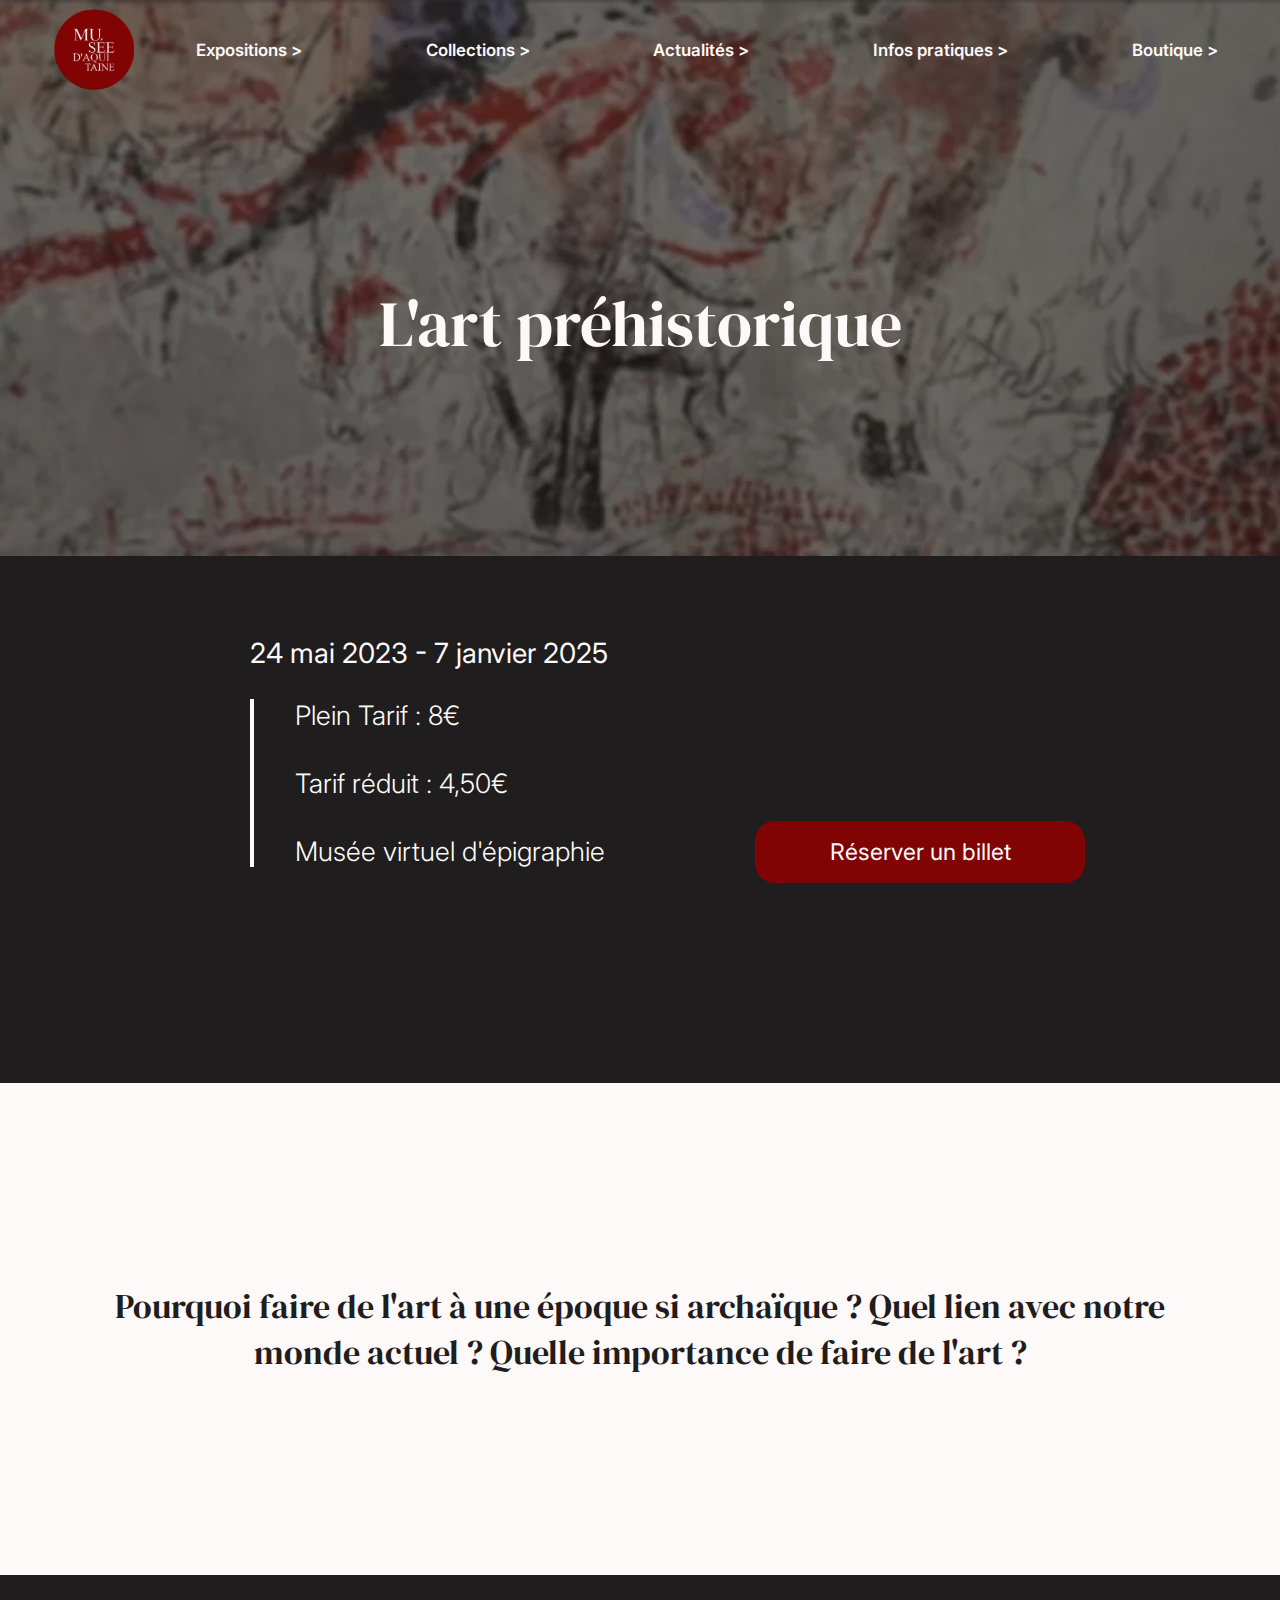
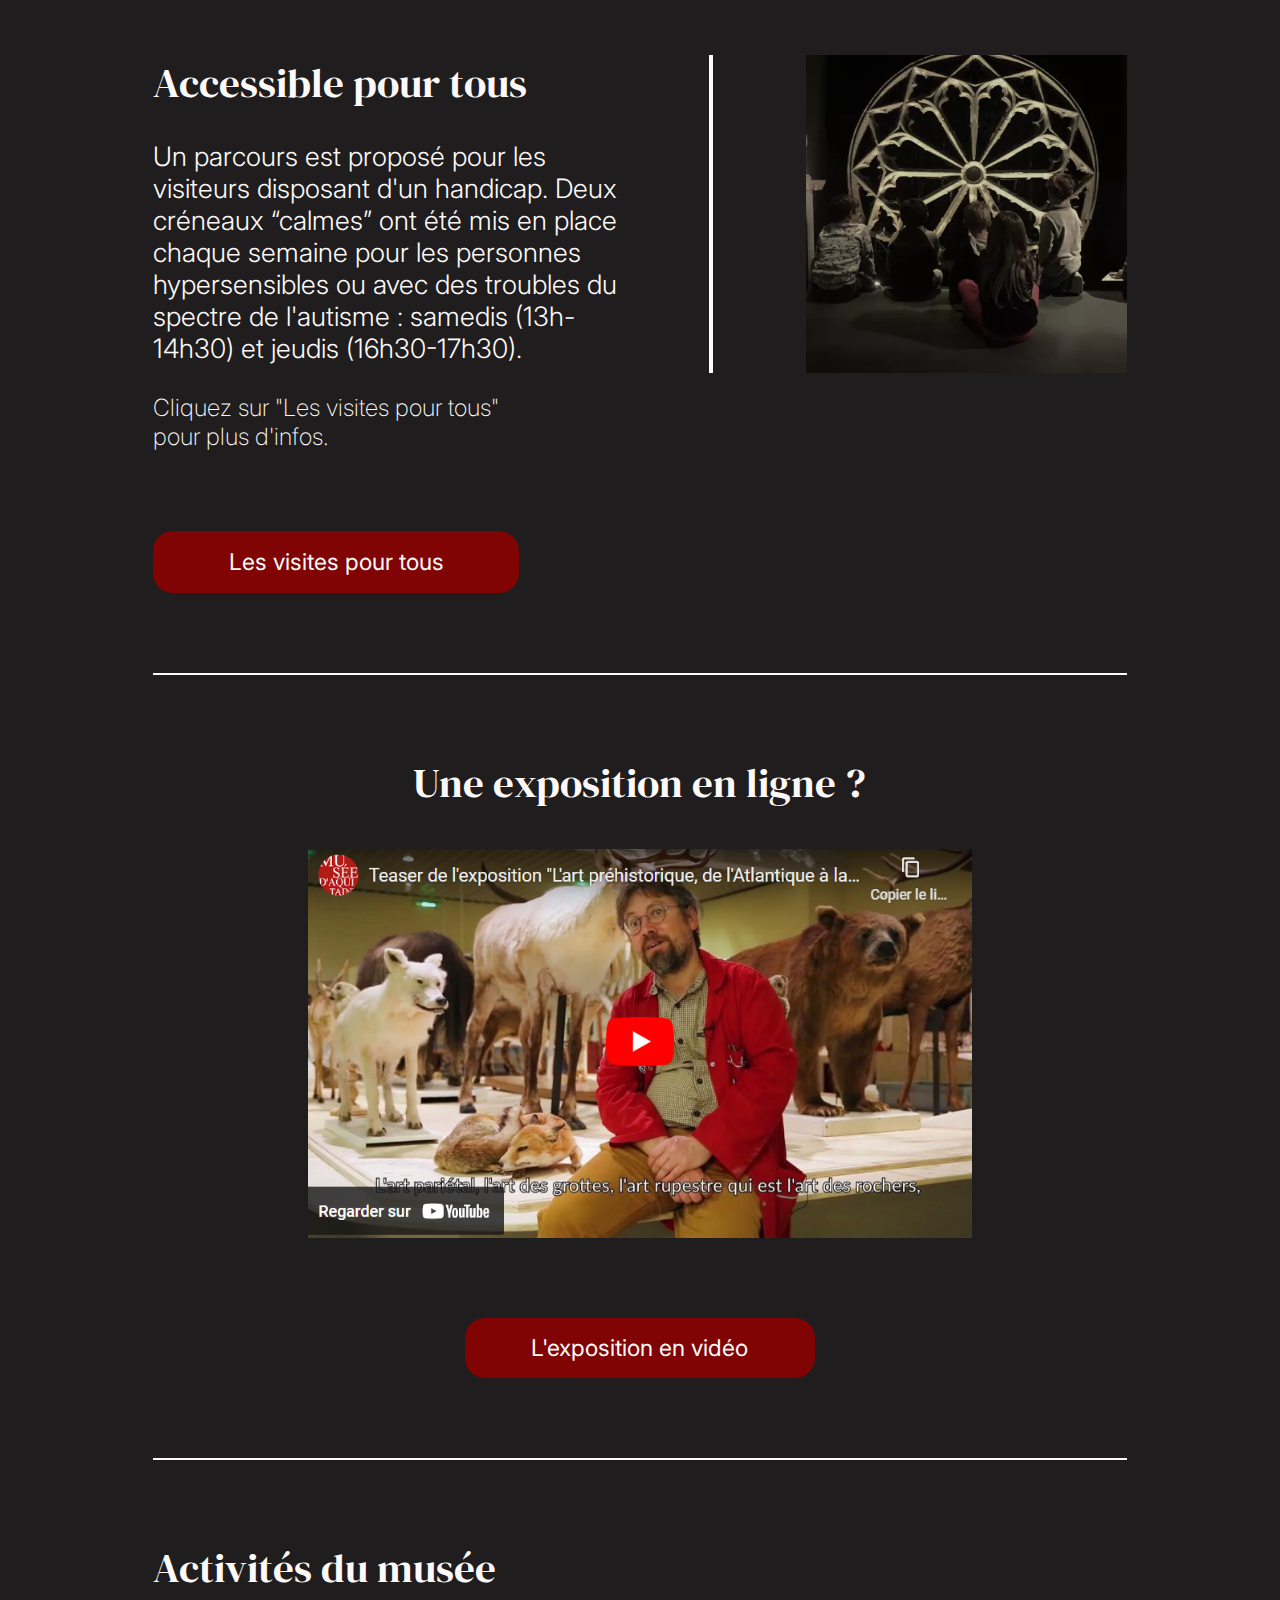
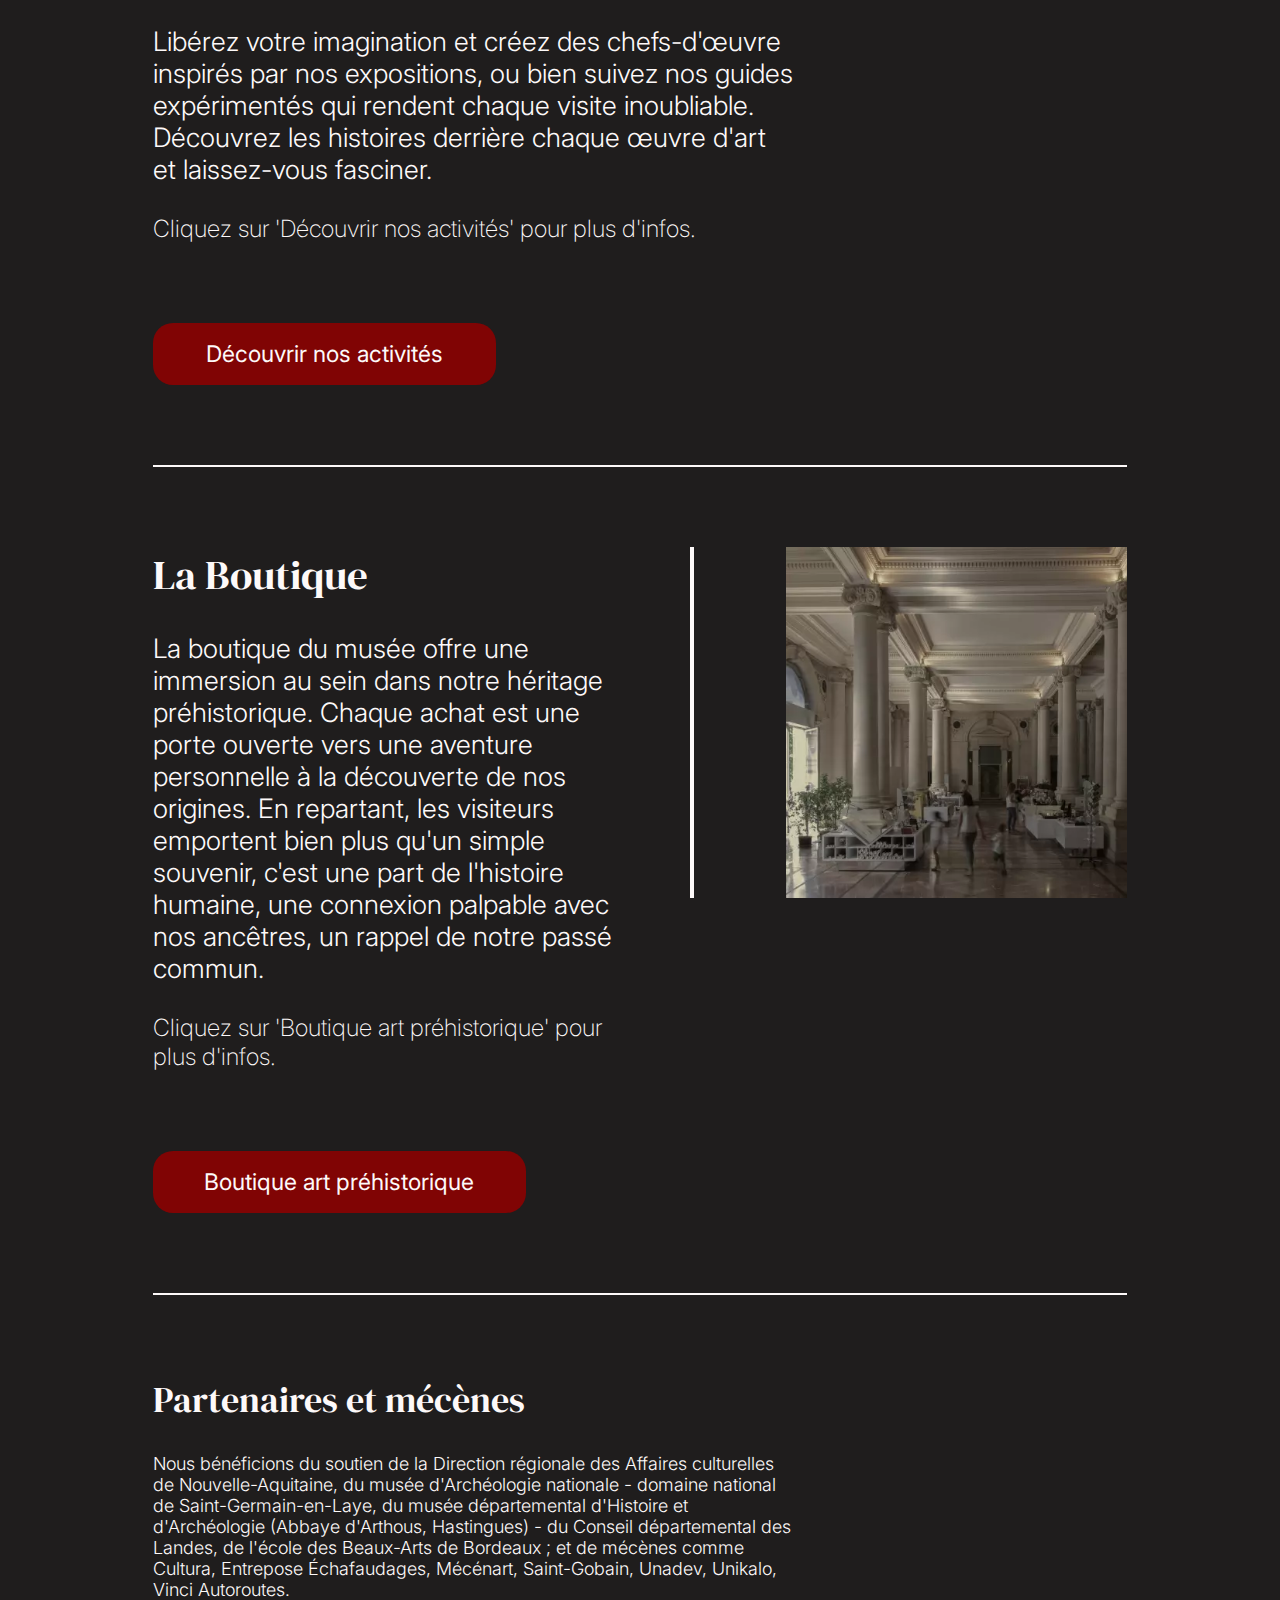
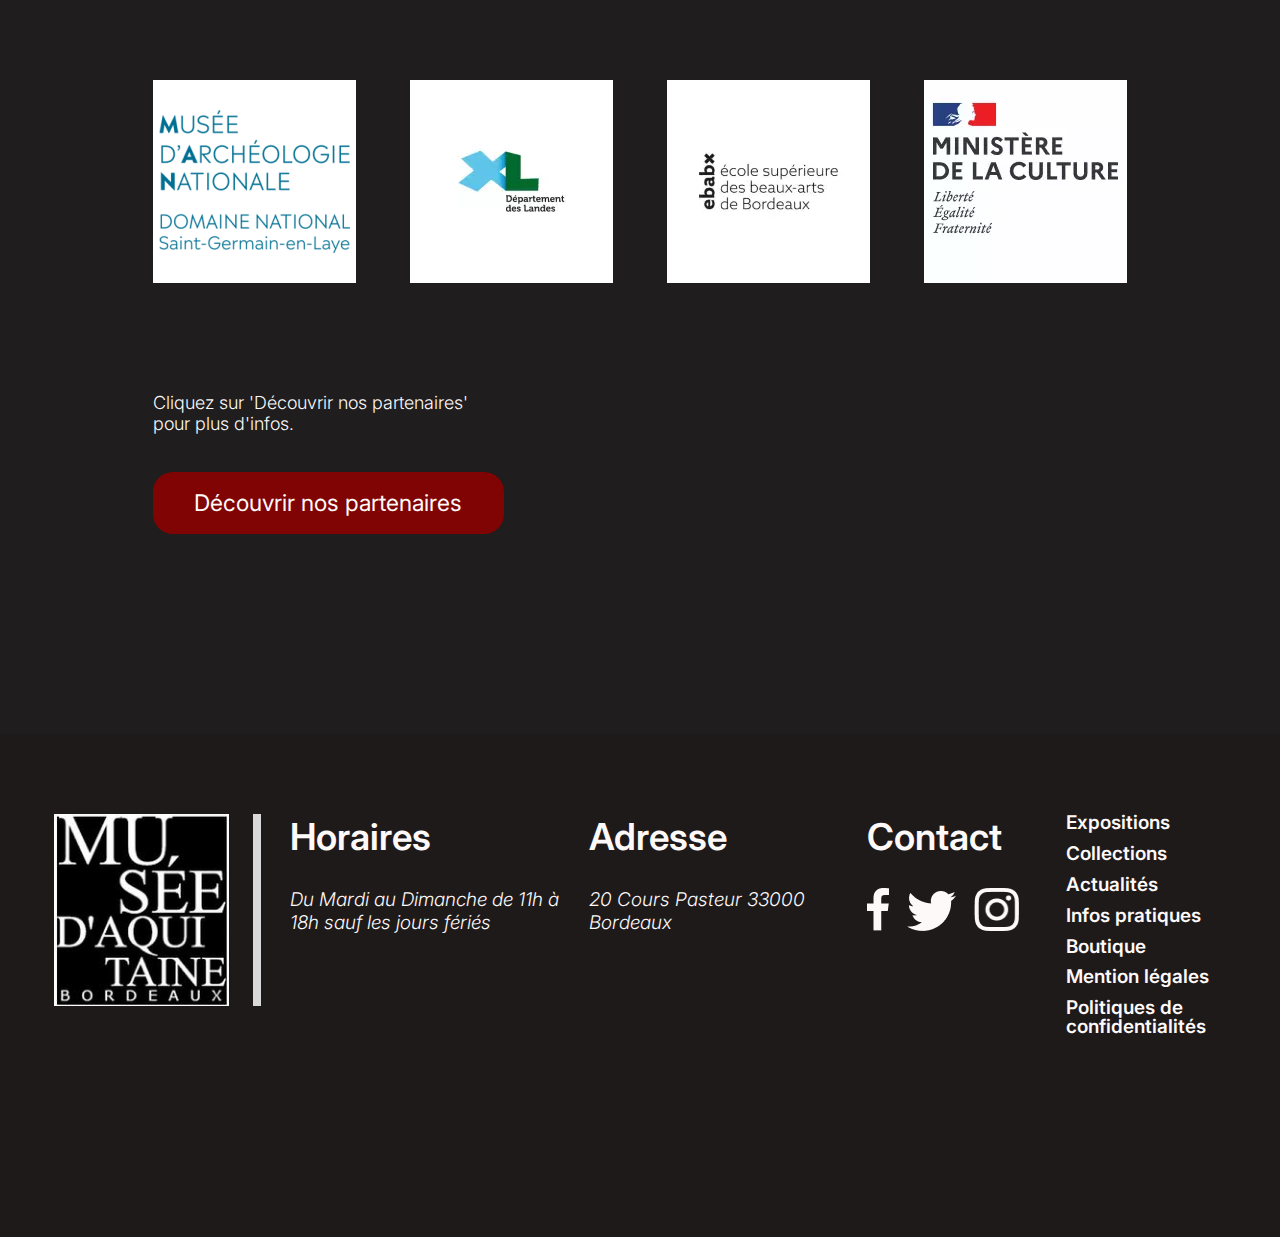
==== commit 192ebd90: "header font size + margin top + header img size" ====
--- a/art-prehistorique.html
+++ b/art-prehistorique.html
@@ -21,8 +21,8 @@
       <a href="#" class="logo-header">
         <img
           src="./médias/logo-musee-aquitaine-bdx-1.webp"
-          width="112"
-          height="113"
+          width="80"
+          height="80.7"
           alt="logo musée d'Aquitaine"
         />
       </a>
--- a/assets/css/art-prehistorique.css
+++ b/assets/css/art-prehistorique.css
@@ -52,7 +52,7 @@
 header {
   position: relative;
   margin-left: 4.2%;
-  margin-top: 29px;
+  margin-top: 9px;
   display: flex;
   justify-content: space-between;
   align-items: center;
@@ -69,7 +69,7 @@
 
 .link-nav {
   color: #fdf9f9;
-  font-size: calc(12px + 0.58vw);
+  font-size: calc(13px + 0.3vw);
   font-weight: 600;
   line-height: normal;
 }
@@ -404,10 +404,6 @@
   max-width: 270px;
 }
 
-.adress {
-  max-width: 220px;
-}
-
 footer h3 {
   font-size: calc(14px + 1.8vw);
   font-style: normal;
